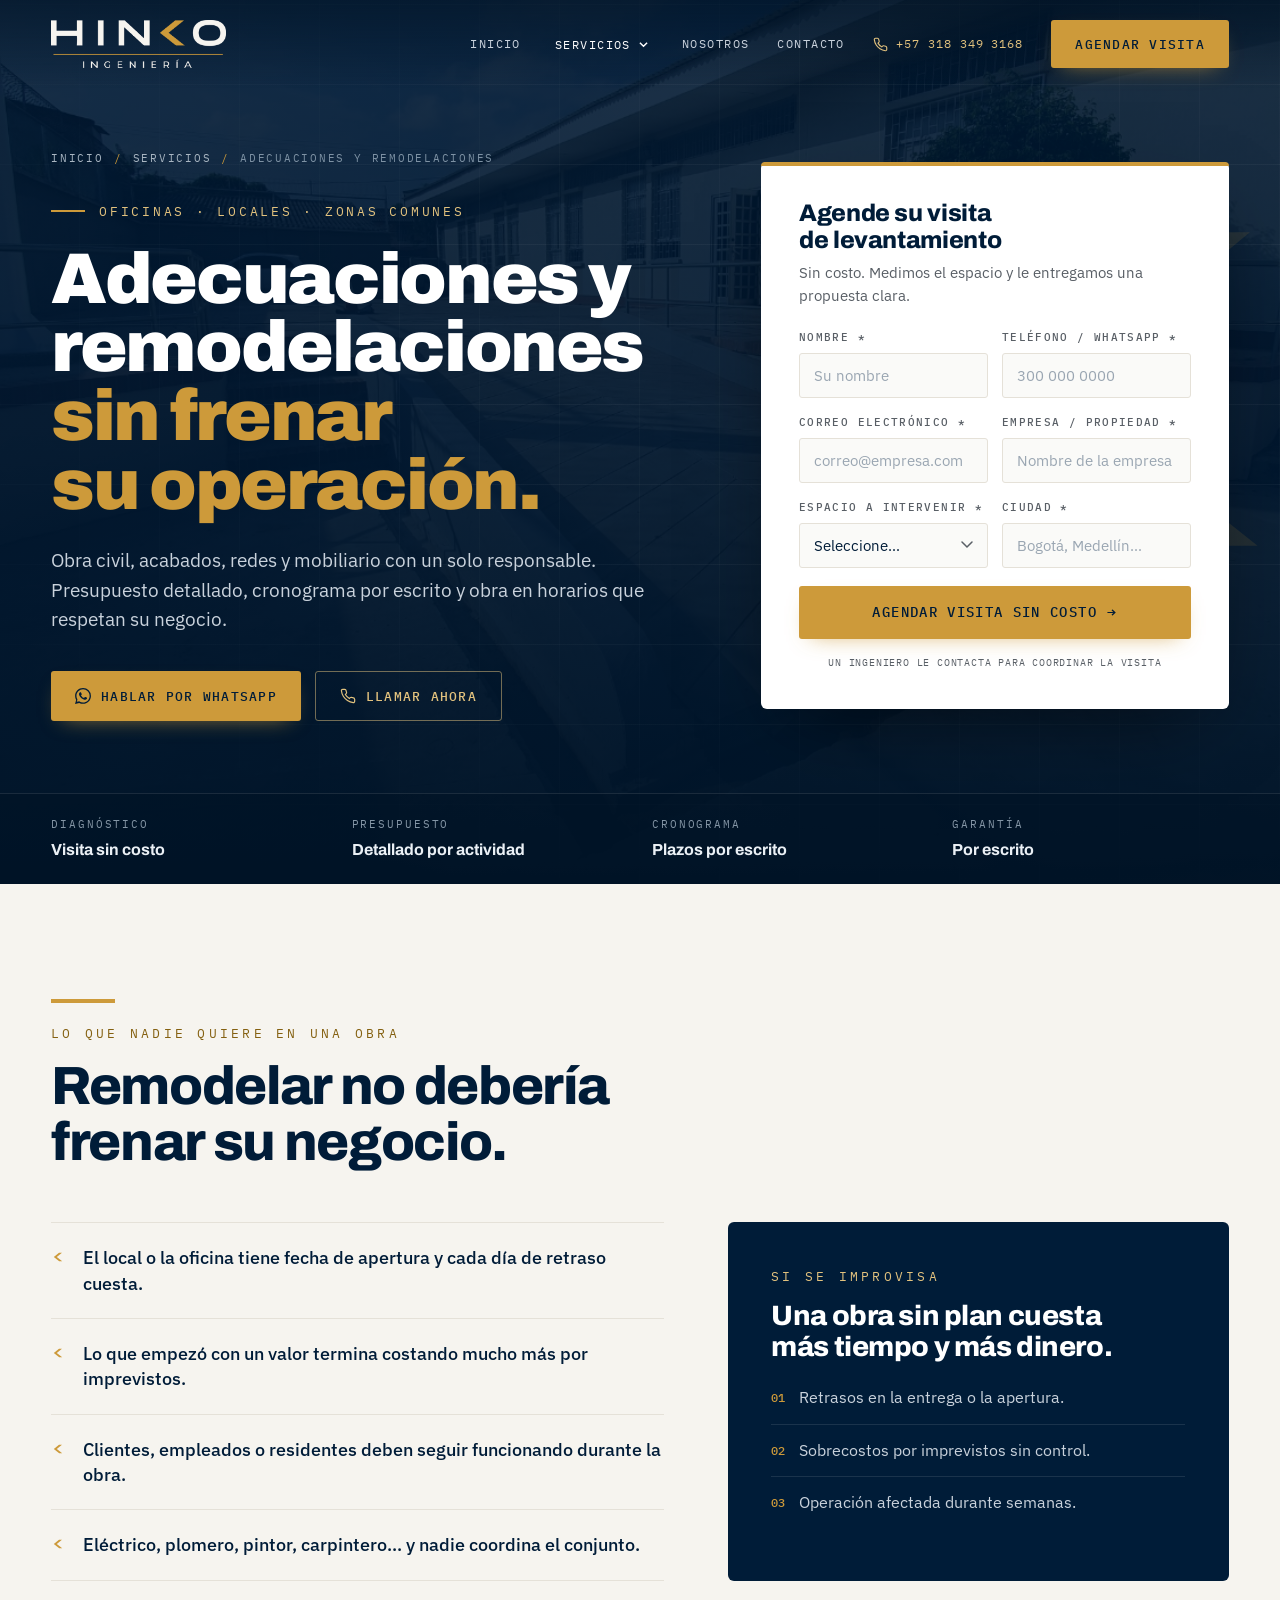
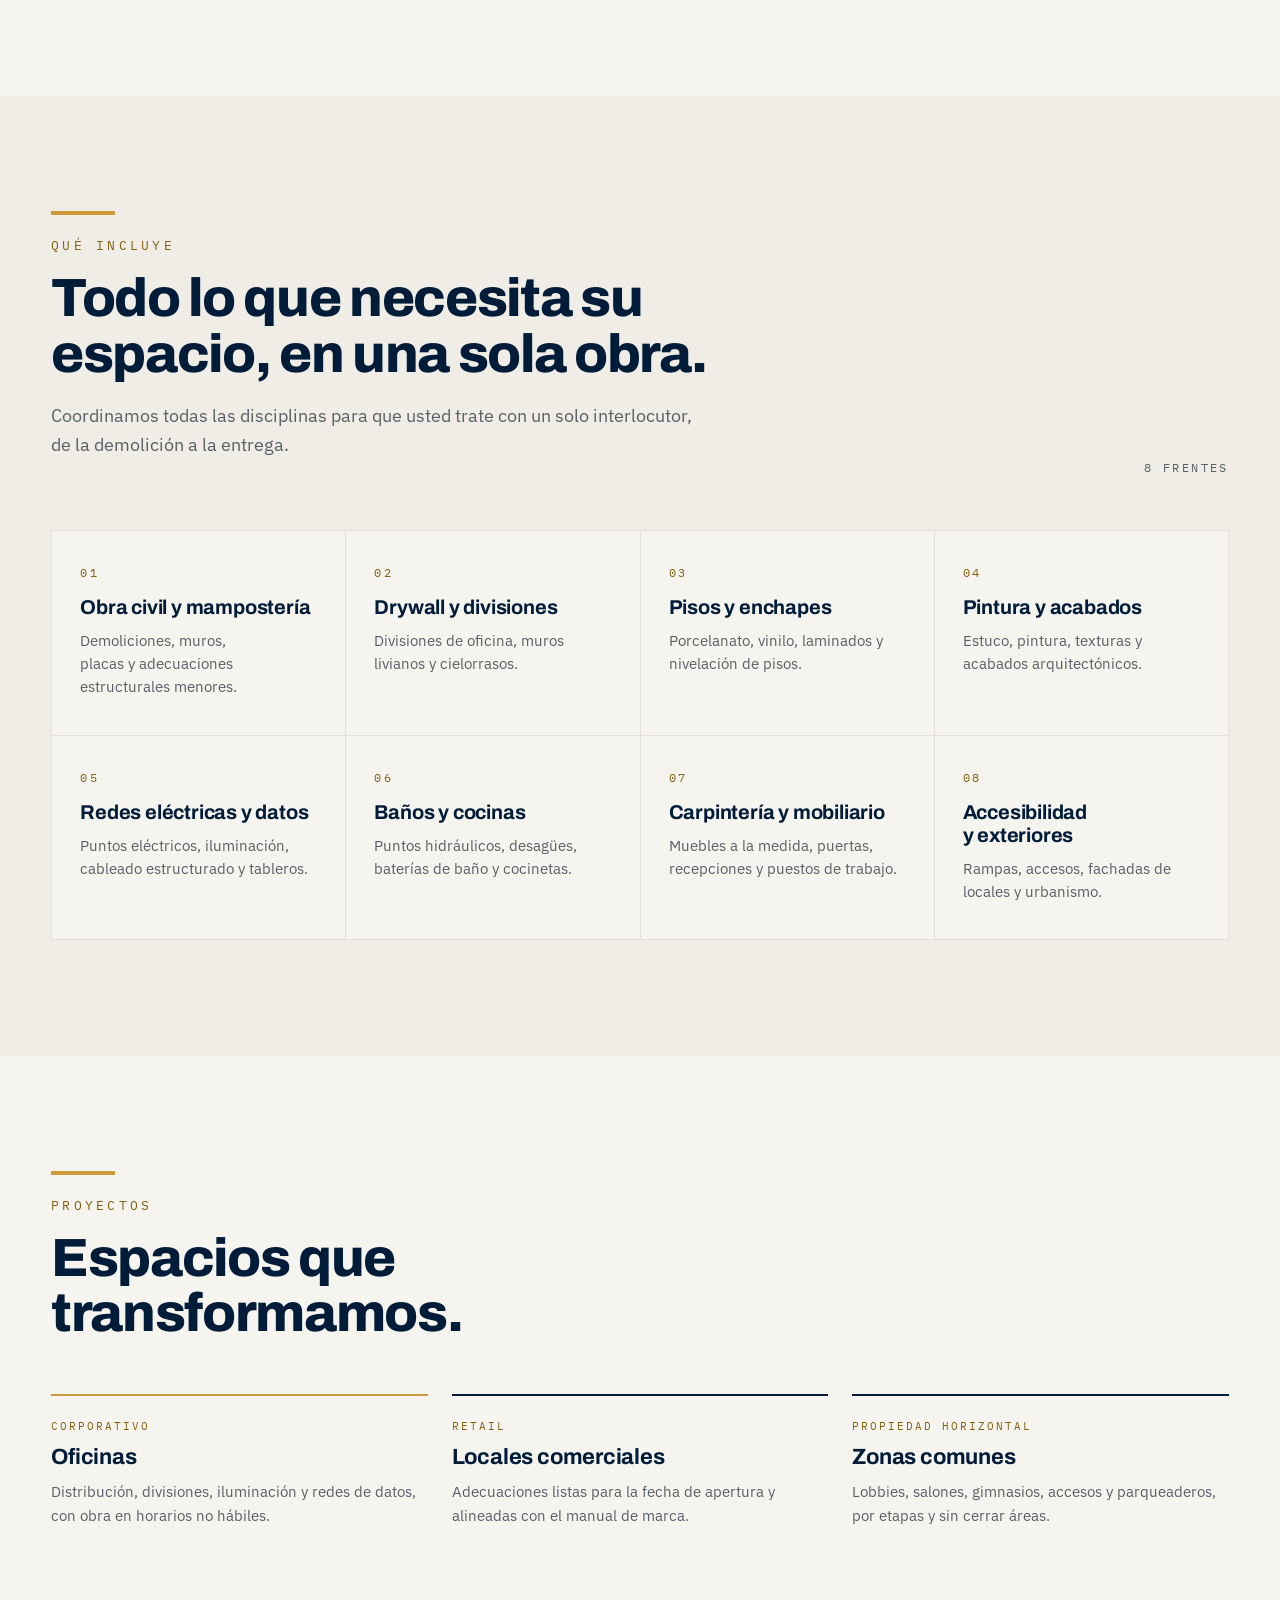
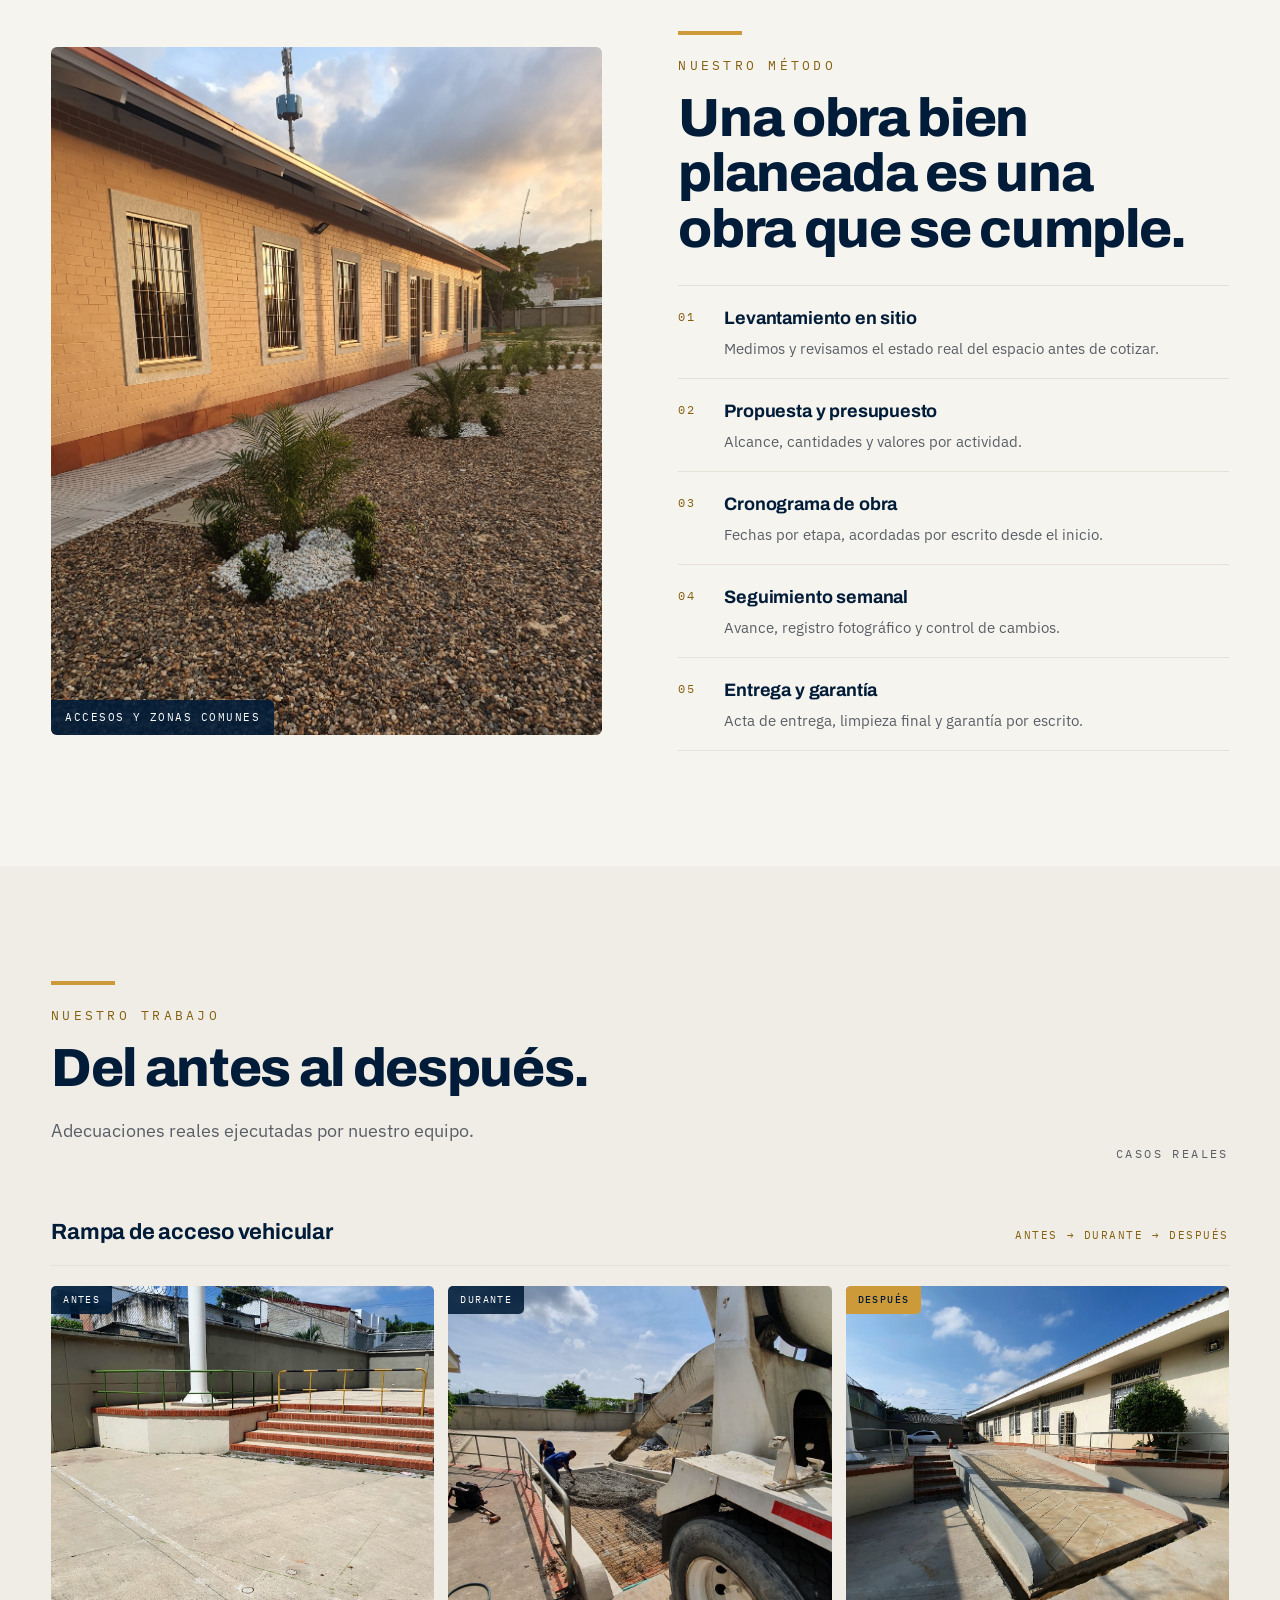
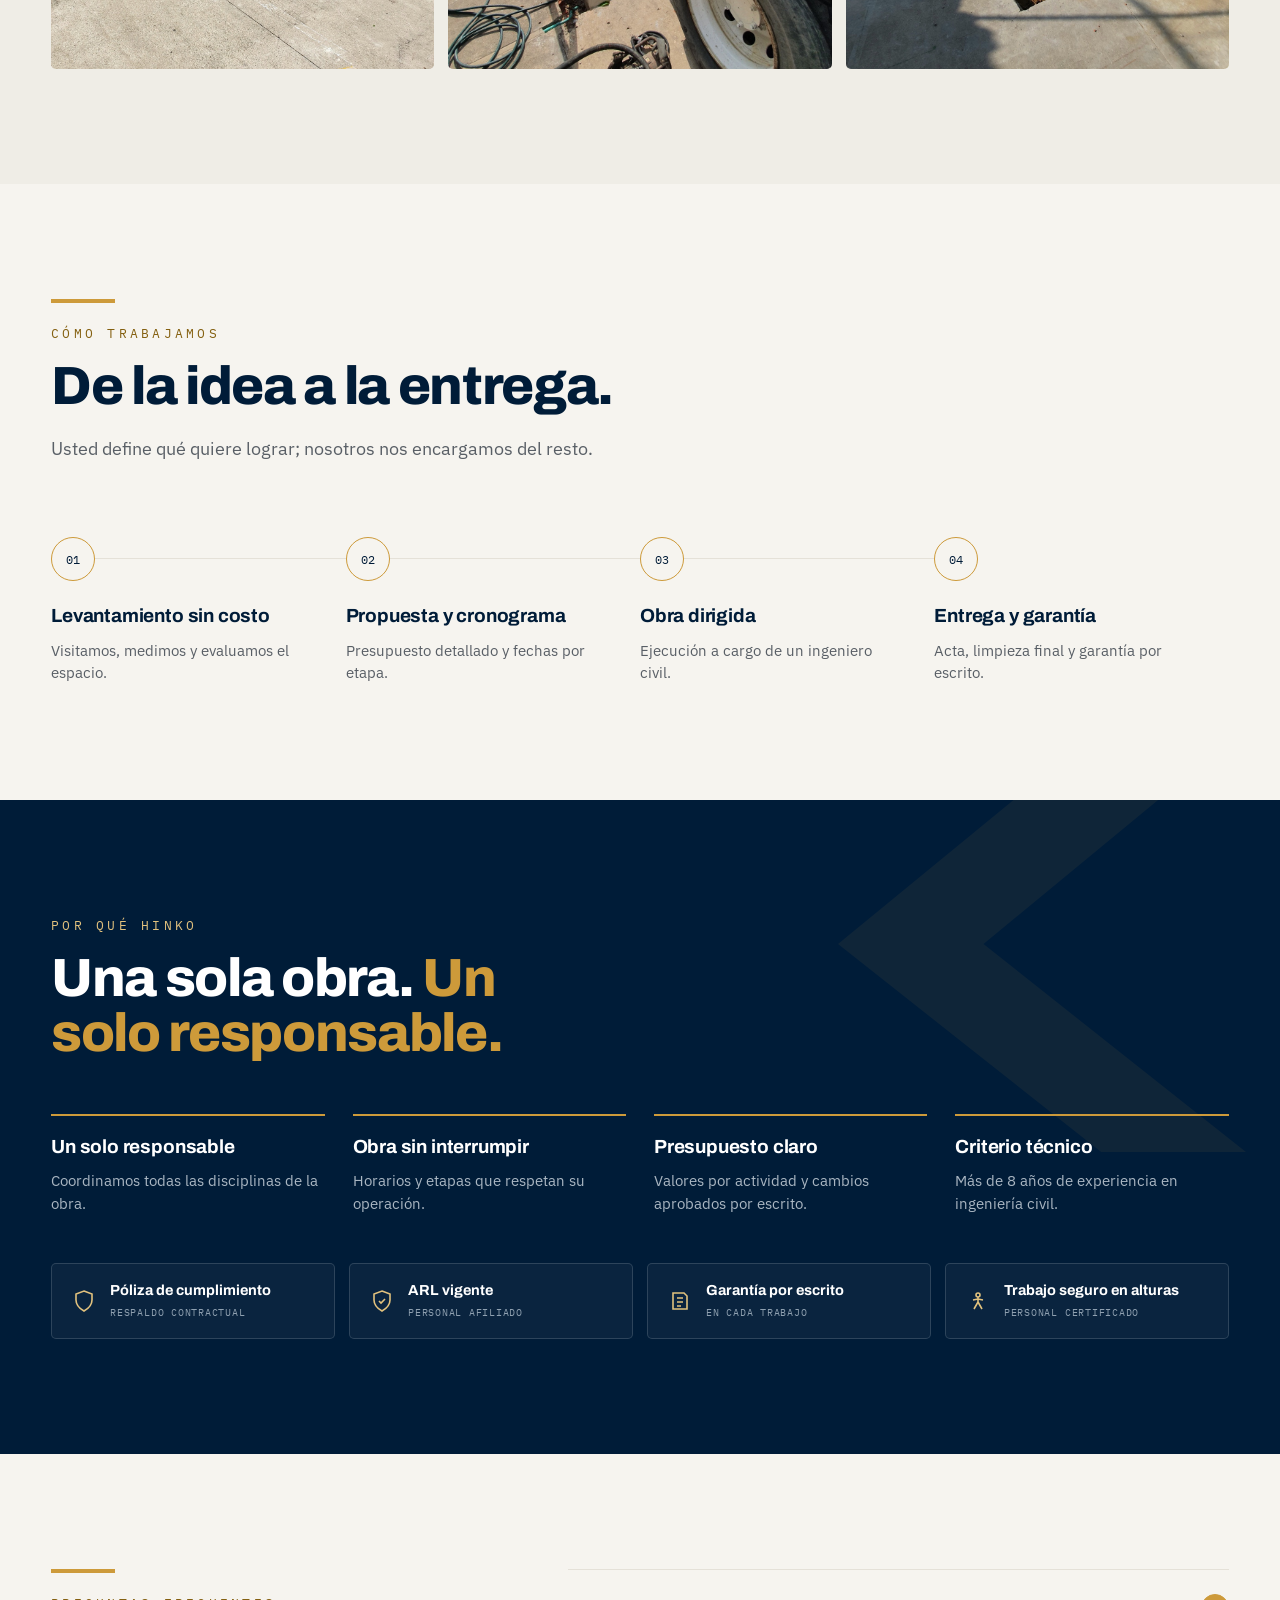
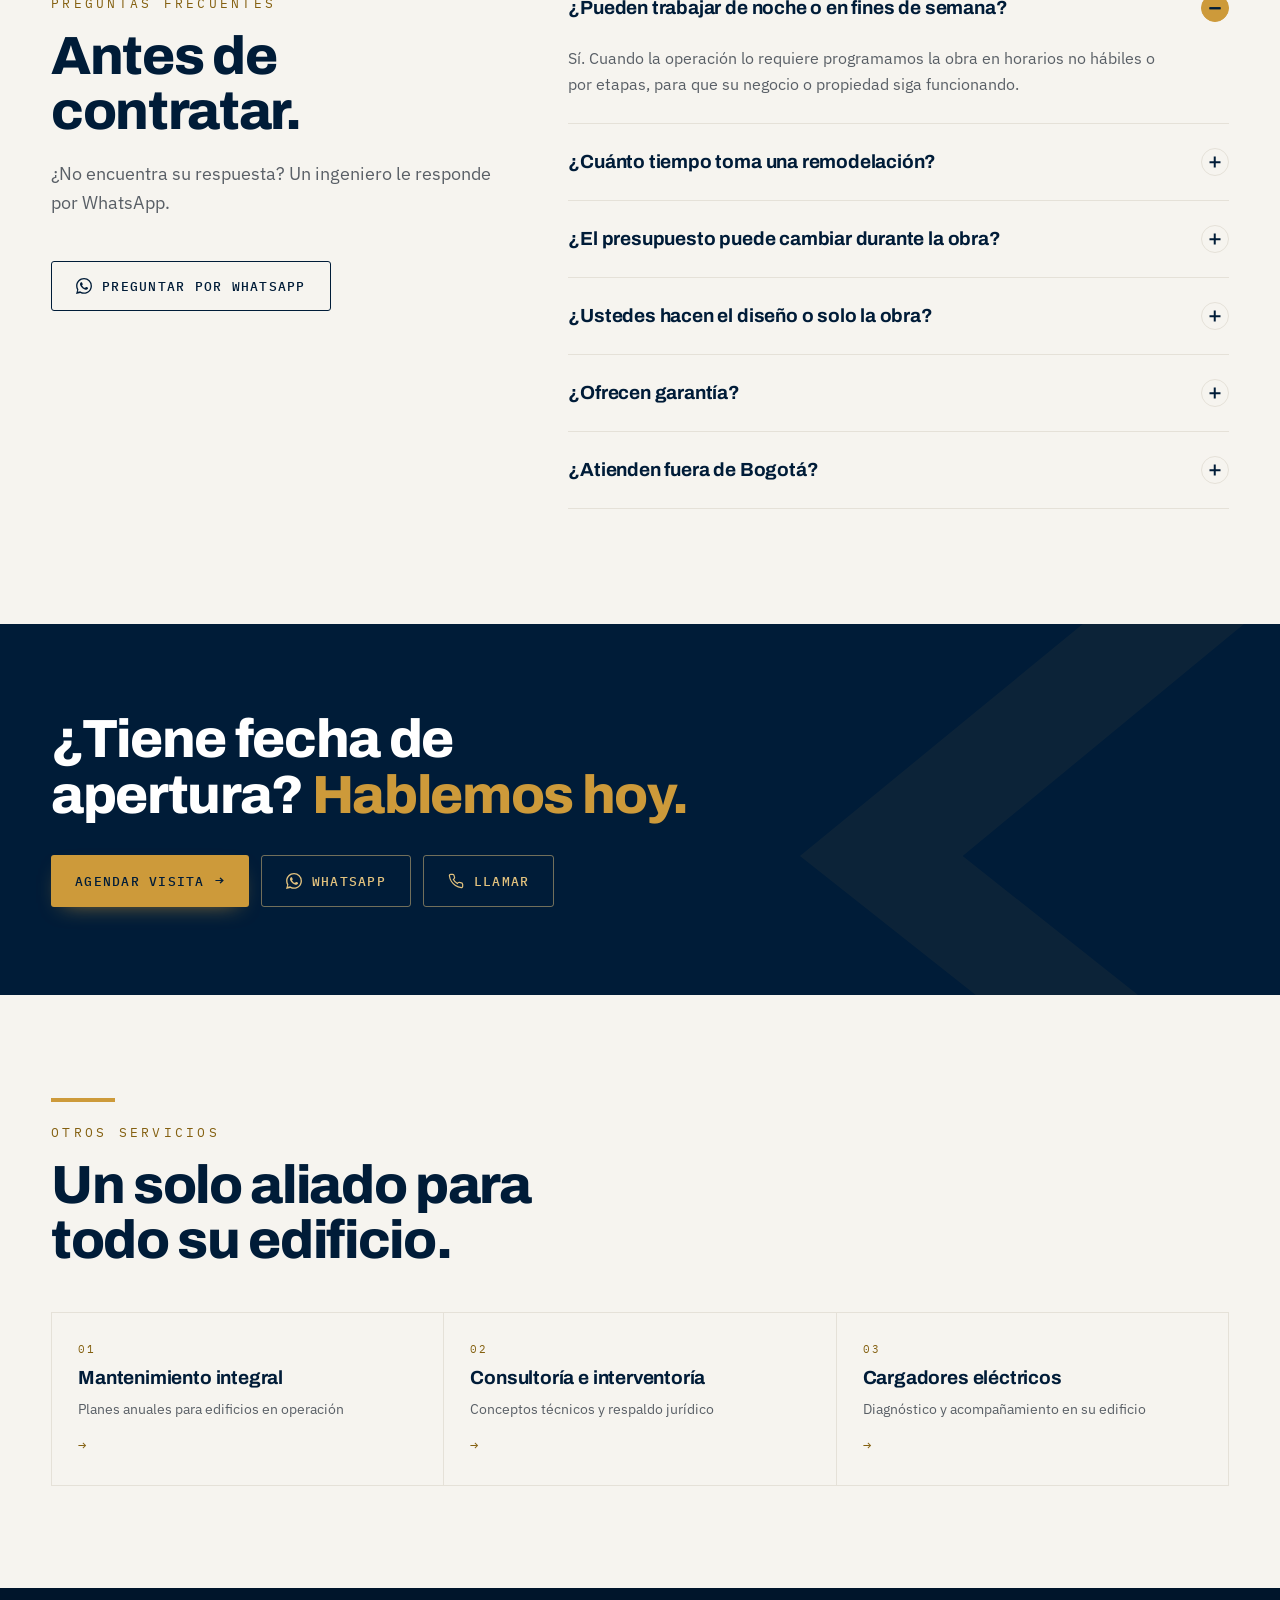
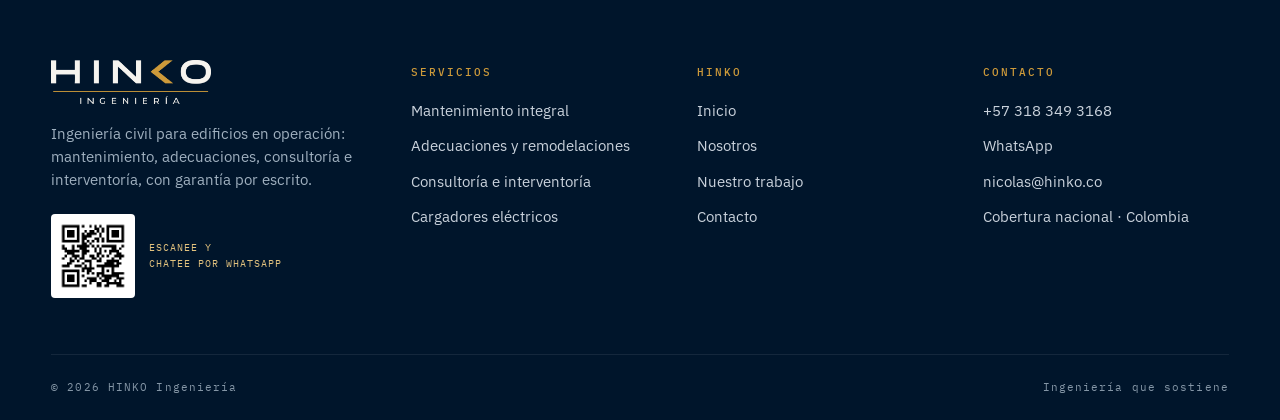
==== adecuaciones-remodelaciones.html @ 227cd5d0 "feat: páginas de Nosotros y Contacto - nosotros.html: historia, cifras, principios, método, equipo y" ====
<!DOCTYPE html>
<html lang="es-CO">
<head>
<!-- Google Tag Manager -->
<script>(function(w,d,s,l,i){w[l]=w[l]||[];w[l].push({'gtm.start':
new Date().getTime(),event:'gtm.js'});var f=d.getElementsByTagName(s)[0],
j=d.createElement(s),dl=l!='dataLayer'?'&l='+l:'';j.async=true;j.src=
'https://www.googletagmanager.com/gtm.js?id='+i+dl;f.parentNode.insertBefore(j,f);
})(window,document,'script','dataLayer','GTM-K29SRNGT');</script>
<!-- End Google Tag Manager -->
<meta charset="UTF-8" />
<meta name="viewport" content="width=device-width, initial-scale=1" />
<title>Adecuaciones y remodelaciones de oficinas y locales | HINKO Ingeniería</title>
<meta name="description" content="Remodelación y adecuación de oficinas, locales comerciales y zonas comunes sin frenar su operación. Presupuesto detallado, cronograma por escrito y garantía." />
<link rel="canonical" href="https://hinko.co/adecuaciones-remodelaciones" />
<meta property="og:type" content="website" />
<meta property="og:locale" content="es_CO" />
<meta property="og:site_name" content="HINKO Ingeniería" />
<meta property="og:title" content="Adecuaciones y remodelaciones de oficinas y locales | HINKO Ingeniería" />
<meta property="og:description" content="Remodelación y adecuación de oficinas, locales comerciales y zonas comunes sin frenar su operación. Presupuesto detallado, cronograma por escrito y garantía." />
<meta property="og:url" content="https://hinko.co/adecuaciones-remodelaciones" />
<meta property="og:image" content="https://hinko.co/img/rampa-despues.jpg" />
<meta name="theme-color" content="#001C38" />
<link rel="icon" href="assets/favicon.png" />
<link rel="preconnect" href="https://fonts.googleapis.com" />
<link rel="preconnect" href="https://fonts.gstatic.com" crossorigin />
<link href="https://fonts.googleapis.com/css2?family=Archivo:wght@400;500;600;700;800;900&family=IBM+Plex+Mono:wght@400;500&family=IBM+Plex+Sans:wght@300;400;500;600&display=swap" rel="stylesheet" />
<link rel="stylesheet" href="brand.css" />
<link rel="stylesheet" href="site.css" />
<script type="application/ld+json">{"@context": "https://schema.org", "@type": "Service", "name": "Adecuaciones y remodelaciones de oficinas, locales y zonas comunes", "serviceType": "Adecuaciones y remodelaciones", "description": "Remodelación y adecuación de oficinas, locales comerciales y zonas comunes sin frenar su operación. Presupuesto detallado, cronograma por escrito y garantía.", "url": "https://hinko.co/adecuaciones-remodelaciones", "areaServed": {"@type": "Country", "name": "Colombia"}, "provider": {"@type": "Organization", "name": "HINKO Ingeniería", "url": "https://hinko.co/", "logo": "https://hinko.co/assets/logo-primary.png", "telephone": "+57 318 349 3168"}}</script>
<script type="application/ld+json">{"@context": "https://schema.org", "@type": "BreadcrumbList", "itemListElement": [{"@type": "ListItem", "position": 1, "name": "Inicio", "item": "https://hinko.co/"}, {"@type": "ListItem", "position": 2, "name": "Adecuaciones y remodelaciones", "item": "https://hinko.co/adecuaciones-remodelaciones"}]}</script>
<script type="application/ld+json">{"@context": "https://schema.org", "@type": "FAQPage", "mainEntity": [{"@type": "Question", "name": "¿Pueden trabajar de noche o en fines de semana?", "acceptedAnswer": {"@type": "Answer", "text": "Sí. Cuando la operación lo requiere programamos la obra en horarios no hábiles o por etapas, para que su negocio o propiedad siga funcionando."}}, {"@type": "Question", "name": "¿Cuánto tiempo toma una remodelación?", "acceptedAnswer": {"@type": "Answer", "text": "Depende del área y del alcance. Después del levantamiento le entregamos un cronograma por etapas con fechas concretas."}}, {"@type": "Question", "name": "¿El presupuesto puede cambiar durante la obra?", "acceptedAnswer": {"@type": "Answer", "text": "Hacemos un levantamiento previo para que el presupuesto sea lo más preciso posible. Si aparece un imprevisto o usted pide un cambio, se lo presentamos por escrito antes de ejecutarlo."}}, {"@type": "Question", "name": "¿Ustedes hacen el diseño o solo la obra?", "acceptedAnswer": {"@type": "Answer", "text": "Podemos ejecutar un diseño que usted ya tenga o acompañarle en la definición de la distribución, los materiales y los acabados."}}, {"@type": "Question", "name": "¿Ofrecen garantía?", "acceptedAnswer": {"@type": "Answer", "text": "Sí. Entregamos cada proyecto con acta de entrega y garantía por escrito."}}, {"@type": "Question", "name": "¿Atienden fuera de Bogotá?", "acceptedAnswer": {"@type": "Answer", "text": "Sí. Tenemos cobertura nacional; cuéntenos la ciudad y coordinamos el levantamiento."}}]}</script>
</head>

<body data-svc="Adecuaciones y remodelaciones">
<!-- Google Tag Manager (noscript) -->
<noscript><iframe src="https://www.googletagmanager.com/ns.html?id=GTM-K29SRNGT"
height="0" width="0" style="display:none;visibility:hidden"></iframe></noscript>
<!-- End Google Tag Manager (noscript) -->
<header class="nav" id="nav"><div class="wrap row">
  <a class="logo" href="/" aria-label="HINKO Ingeniería — Inicio"><img src="assets/logo-knockout.png" alt="HINKO Ingeniería" /></a>
  <nav><ul>
    <li><a href="/">Inicio</a></li>
    <li class="dd on"><button class="ddb" aria-haspopup="true">Servicios <svg viewBox="0 0 10 10" fill="none" stroke="currentColor" stroke-width="1.6" aria-hidden="true"><path d="M1 3l4 4 4-4"/></svg></button><div class="ddm"><div class="in"><a href="/mantenimiento-integral"><span class="n">01</span><b>Mantenimiento integral</b><span>Planes anuales para edificios en operación</span></a><a href="/adecuaciones-remodelaciones"><span class="n">02</span><b>Adecuaciones y remodelaciones</b><span>Oficinas y locales, sin frenar la operación</span></a><a href="/consultoria-interventoria"><span class="n">03</span><b>Consultoría e interventoría</b><span>Conceptos técnicos y respaldo jurídico</span></a><a href="/cargadores-electricos"><span class="n">04</span><b>Cargadores eléctricos</b><span>Diagnóstico y acompañamiento en su edificio</span></a></div></div></li>
    <li><a href="/nosotros">Nosotros</a></li>
    <li><a href="/contacto">Contacto</a></li>
  </ul>
  <a class="tel" href="tel:+573183493168" data-ev="call"><svg viewBox="0 0 24 24" fill="none" stroke="currentColor" stroke-width="1.8" stroke-linecap="round" stroke-linejoin="round" aria-hidden="true"><path d="M22 16.9v3a2 2 0 0 1-2.2 2 19.8 19.8 0 0 1-8.6-3.1 19.5 19.5 0 0 1-6-6A19.8 19.8 0 0 1 2.1 4.2 2 2 0 0 1 4.1 2h3a2 2 0 0 1 2 1.7c.1.9.4 1.8.7 2.7a2 2 0 0 1-.5 2.1L8 9.8a16 16 0 0 0 6 6l1.3-1.3a2 2 0 0 1 2.1-.4c.9.3 1.8.6 2.7.7a2 2 0 0 1 1.7 2z"/></svg>+57 318 349 3168</a>
  <a class="btn" href="#agendar" data-ev="agendar_click">Agendar visita</a>
  <button class="menu-toggle" id="menuToggle" aria-label="Menú" aria-expanded="false"><span></span><span></span><span></span></button>
  </nav>
</div></header>
<div id="mobile-menu"><a class="lnk" href="/">Inicio</a><div class="mk">Servicios</div><a class="lnk sub" href="/mantenimiento-integral">Mantenimiento integral</a><a class="lnk sub" href="/adecuaciones-remodelaciones">Adecuaciones y remodelaciones</a><a class="lnk sub" href="/consultoria-interventoria">Consultoría e interventoría</a><a class="lnk sub" href="/cargadores-electricos">Cargadores eléctricos</a><div class="mk">HINKO</div><a class="lnk" href="/nosotros">Nosotros</a><a class="lnk" href="/contacto">Contacto</a><a class="btn" href="#agendar" data-ev="agendar_click">Agendar visita técnica <span class="ar">→</span></a></div>


<section class="hero" style="padding:0">
<img class="bg" src="img/rampa-despues.jpg" alt="" style="object-position:50% 58%" />
<div class="ov"></div><div class="grid"></div>
<svg class="chev-bg" viewBox="0 0 100 100" aria-hidden="true"><path d="M57.3 19.4 L78.5 19.4 L41.4 50 L80 80.6 L58.7 80.6 L20 50 Z" fill="#CD9A3A"/></svg>
<div class="wrap inner hero-cols">
<div>
<div class="crumb anim a1"><a href="/">Inicio</a><i>/</i><a href="/#servicios">Servicios</a><i>/</i><span>Adecuaciones y remodelaciones</span></div>
<div class="kick anim a1">Oficinas · Locales · Zonas comunes</div>
<h1 class="anim a2">Adecuaciones y remodelaciones <em>sin frenar su operación.</em></h1>
<p class="sub anim a3">Obra civil, acabados, redes y mobiliario con un solo responsable. Presupuesto detallado, cronograma por escrito y obra en horarios que respetan su negocio.</p>
<div class="cta anim a4"><a class="btn" href="https://wa.me/573183493168?text=Hola%20HINKO%2C%20me%20interesa%20adecuaciones%20y%20remodelaciones.%20Quisiera%20agendar%20una%20visita%20t%C3%A9cnica." target="_blank" rel="noopener" data-ev="whatsapp"><svg viewBox="0 0 24 24" fill="currentColor" aria-hidden="true"><path d="M.057 24l1.687-6.163a11.867 11.867 0 0 1-1.587-5.946C.16 5.335 5.495 0 12.05 0a11.82 11.82 0 0 1 8.413 3.488 11.82 11.82 0 0 1 3.48 8.414c-.003 6.557-5.338 11.892-11.893 11.892a11.9 11.9 0 0 1-5.688-1.448L.057 24zm6.597-3.807c1.676.995 3.276 1.591 5.392 1.592 5.448 0 9.886-4.434 9.889-9.885.002-5.462-4.415-9.89-9.881-9.892-5.452 0-9.887 4.434-9.889 9.884a9.86 9.86 0 0 0 1.515 5.26l-.999 3.648 3.973-1.045zm11.387-5.464c-.074-.124-.272-.198-.57-.347-.297-.149-1.758-.868-2.031-.967-.272-.099-.47-.149-.669.149-.198.297-.768.967-.941 1.165-.173.198-.347.223-.644.074-.297-.149-1.255-.462-2.39-1.475-.883-.788-1.48-1.761-1.653-2.059-.173-.297-.018-.458.13-.606.134-.133.297-.347.446-.521.151-.172.2-.296.3-.495.099-.198.05-.372-.025-.521-.075-.148-.669-1.611-.916-2.206-.242-.579-.487-.501-.669-.51l-.57-.01c-.198 0-.52.074-.792.372s-1.04 1.016-1.04 2.479 1.065 2.876 1.213 3.074c.149.198 2.095 3.2 5.076 4.487.709.306 1.263.489 1.694.626.712.226 1.36.194 1.872.118.571-.085 1.758-.719 2.006-1.413.248-.695.248-1.29.173-1.414z"/></svg>Hablar por WhatsApp</a><a class="btn ghost" href="tel:+573183493168" data-ev="call"><svg viewBox="0 0 24 24" fill="none" stroke="currentColor" stroke-width="1.8" stroke-linecap="round" stroke-linejoin="round" aria-hidden="true"><path d="M22 16.9v3a2 2 0 0 1-2.2 2 19.8 19.8 0 0 1-8.6-3.1 19.5 19.5 0 0 1-6-6A19.8 19.8 0 0 1 2.1 4.2 2 2 0 0 1 4.1 2h3a2 2 0 0 1 2 1.7c.1.9.4 1.8.7 2.7a2 2 0 0 1-.5 2.1L8 9.8a16 16 0 0 0 6 6l1.3-1.3a2 2 0 0 1 2.1-.4c.9.3 1.8.6 2.7.7a2 2 0 0 1 1.7 2z"/></svg>Llamar ahora</a></div>
</div>
<div class="fcard anim a4" id="agendar"><h2 class="ft">Agende su visita de levantamiento</h2><p class="fs">Sin costo. Medimos el espacio y le entregamos una propuesta clara.</p>
<form class="hk-form" action="https://app.hinko.co/api/landing-prospecto" method="POST" novalidate>
  <input type="hidden" name="servicio" value="remodelacion" />
  <div class="frow"><div class="ff"><label for="fn">Nombre *</label><input id="fn" name="nombre" required placeholder="Su nombre" autocomplete="name" /></div>
  <div class="ff"><label for="ft">Teléfono / WhatsApp *</label><input id="ft" name="telefono" type="tel" required placeholder="300 000 0000" autocomplete="tel" /></div></div>
  <div class="frow"><div class="ff"><label for="fe">Correo electrónico *</label><input id="fe" name="email" type="email" required placeholder="correo@empresa.com" autocomplete="email" /></div>
  <div class="ff"><label for="fo">Empresa / Propiedad *</label><input id="fo" name="empresa" required placeholder="Nombre de la empresa o propiedad" autocomplete="organization" /></div></div>
  <div class="frow"><div class="ff"><label for="fp">Espacio a intervenir *</label><select id="fp" name="extra" data-extra="Espacio a intervenir" required><option value="" disabled selected>Seleccione…</option><option>Oficina</option><option>Local comercial</option><option>Zonas comunes (PH)</option><option>Baños o cocina</option><option>Centro comercial</option><option>Otro</option></select></div>
  <div class="ff"><label for="fc">Ciudad *</label><input id="fc" name="ciudad" required placeholder="Bogotá, Medellín…" autocomplete="address-level2" /></div></div>
  
  
  <input type="text" name="_hp" value="" autocomplete="off" tabindex="-1" aria-hidden="true" style="position:absolute;left:-9999px;width:1px;height:1px;opacity:0;" />
  <p class="err">Revise los campos marcados con * o escríbanos por WhatsApp.</p>
  <button type="submit" class="btn">Agendar visita sin costo <span class="ar">→</span></button>
  <p class="note">Un ingeniero le contacta para coordinar la visita</p>
</form>
<div class="fok"><svg viewBox="0 0 64 64" fill="none" aria-hidden="true"><circle cx="32" cy="32" r="31" stroke="#CD9A3A" stroke-width="2"/><path d="M20 32l9 9 15-15" stroke="#CD9A3A" stroke-width="2.5" stroke-linecap="round" stroke-linejoin="round"/></svg><h3>Solicitud recibida</h3><p>Un ingeniero de HINKO le contactará para coordinar la visita técnica.</p><a class="btn" href="https://wa.me/573183493168?text=Hola%20HINKO%2C%20me%20interesa%20adecuaciones%20y%20remodelaciones.%20Quisiera%20agendar%20una%20visita%20t%C3%A9cnica." target="_blank" rel="noopener" data-ev="whatsapp"><svg viewBox="0 0 24 24" fill="currentColor" aria-hidden="true"><path d="M.057 24l1.687-6.163a11.867 11.867 0 0 1-1.587-5.946C.16 5.335 5.495 0 12.05 0a11.82 11.82 0 0 1 8.413 3.488 11.82 11.82 0 0 1 3.48 8.414c-.003 6.557-5.338 11.892-11.893 11.892a11.9 11.9 0 0 1-5.688-1.448L.057 24zm6.597-3.807c1.676.995 3.276 1.591 5.392 1.592 5.448 0 9.886-4.434 9.889-9.885.002-5.462-4.415-9.89-9.881-9.892-5.452 0-9.887 4.434-9.889 9.884a9.86 9.86 0 0 0 1.515 5.26l-.999 3.648 3.973-1.045zm11.387-5.464c-.074-.124-.272-.198-.57-.347-.297-.149-1.758-.868-2.031-.967-.272-.099-.47-.149-.669.149-.198.297-.768.967-.941 1.165-.173.198-.347.223-.644.074-.297-.149-1.255-.462-2.39-1.475-.883-.788-1.48-1.761-1.653-2.059-.173-.297-.018-.458.13-.606.134-.133.297-.347.446-.521.151-.172.2-.296.3-.495.099-.198.05-.372-.025-.521-.075-.148-.669-1.611-.916-2.206-.242-.579-.487-.501-.669-.51l-.57-.01c-.198 0-.52.074-.792.372s-1.04 1.016-1.04 2.479 1.065 2.876 1.213 3.074c.149.198 2.095 3.2 5.076 4.487.709.306 1.263.489 1.694.626.712.226 1.36.194 1.872.118.571-.085 1.758-.719 2.006-1.413.248-.695.248-1.29.173-1.414z"/></svg>Escribir por WhatsApp</a></div>
</div>
</div>
<div class="facts anim a5"><div class="wrap row"><div><div class="l">Diagnóstico</div><div class="v">Visita sin costo</div></div><div><div class="l">Presupuesto</div><div class="v">Detallado por actividad</div></div><div><div class="l">Cronograma</div><div class="v">Plazos por escrito</div></div><div><div class="l">Garantía</div><div class="v">Por escrito</div></div></div></div>
</section>


<section id="problema">
<div class="wrap">
<div class="reveal"><div class="rule"></div><div class="kicker">Lo que nadie quiere en una obra</div><h2 class="sec">Remodelar no debería frenar su negocio.</h2></div>
<div class="prob">
<div class="plist reveal"><div><svg class="chev" viewBox="0 0 100 100" aria-hidden="true"><path d="M57.3 19.4 L78.5 19.4 L41.4 50 L80 80.6 L58.7 80.6 L20 50 Z" fill="#CD9A3A"/></svg>El local o la oficina tiene fecha de apertura y cada día de retraso cuesta.</div><div><svg class="chev" viewBox="0 0 100 100" aria-hidden="true"><path d="M57.3 19.4 L78.5 19.4 L41.4 50 L80 80.6 L58.7 80.6 L20 50 Z" fill="#CD9A3A"/></svg>Lo que empezó con un valor termina costando mucho más por imprevistos.</div><div><svg class="chev" viewBox="0 0 100 100" aria-hidden="true"><path d="M57.3 19.4 L78.5 19.4 L41.4 50 L80 80.6 L58.7 80.6 L20 50 Z" fill="#CD9A3A"/></svg>Clientes, empleados o residentes deben seguir funcionando durante la obra.</div><div><svg class="chev" viewBox="0 0 100 100" aria-hidden="true"><path d="M57.3 19.4 L78.5 19.4 L41.4 50 L80 80.6 L58.7 80.6 L20 50 Z" fill="#CD9A3A"/></svg>Eléctrico, plomero, pintor, carpintero… y nadie coordina el conjunto.</div></div>
<div class="risk reveal d1"><div class="kicker">Si se improvisa</div><h3>Una obra sin plan cuesta más tiempo y más dinero.</h3><ul><li><b>01</b>Retrasos en la entrega o la apertura.</li><li><b>02</b>Sobrecostos por imprevistos sin control.</li><li><b>03</b>Operación afectada durante semanas.</li></ul></div>
</div>
</div>
</section>


<section class="alt" id="incluye">
<div class="wrap">
<div class="shead reveal"><div><div class="rule"></div><div class="kicker">Qué incluye</div><h2 class="sec">Todo lo que necesita su espacio, en una sola obra.</h2><p class="lead">Coordinamos todas las disciplinas para que usted trate con un solo interlocutor, de la demolición a la entrega.</p></div><div class="idx">8 frentes</div></div>
<div class="cgrid"><div class="cc reveal"><div class="n">01</div><h3>Obra civil y mampostería</h3><p>Demoliciones, muros, placas y adecuaciones estructurales menores.</p></div><div class="cc reveal d1"><div class="n">02</div><h3>Drywall y divisiones</h3><p>Divisiones de oficina, muros livianos y cielorrasos.</p></div><div class="cc reveal d2"><div class="n">03</div><h3>Pisos y enchapes</h3><p>Porcelanato, vinilo, laminados y nivelación de pisos.</p></div><div class="cc reveal d3"><div class="n">04</div><h3>Pintura y acabados</h3><p>Estuco, pintura, texturas y acabados arquitectónicos.</p></div><div class="cc reveal"><div class="n">05</div><h3>Redes eléctricas y datos</h3><p>Puntos eléctricos, iluminación, cableado estructurado y tableros.</p></div><div class="cc reveal d1"><div class="n">06</div><h3>Baños y cocinas</h3><p>Puntos hidráulicos, desagües, baterías de baño y cocinetas.</p></div><div class="cc reveal d2"><div class="n">07</div><h3>Carpintería y mobiliario</h3><p>Muebles a la medida, puertas, recepciones y puestos de trabajo.</p></div><div class="cc reveal d3"><div class="n">08</div><h3>Accesibilidad y exteriores</h3><p>Rampas, accesos, fachadas de locales y urbanismo.</p></div></div>

</div>
</section>


<section id="para-quien">
<div class="wrap">
<div class="shead reveal"><div><div class="rule"></div><div class="kicker">Proyectos</div><h2 class="sec">Espacios que transformamos.</h2></div></div>
<div class="aud"><div class="a p1 reveal"><div class="n">Corporativo</div><b>Oficinas</b><p>Distribución, divisiones, iluminación y redes de datos, con obra en horarios no hábiles.</p></div><div class="a reveal d1"><div class="n">Retail</div><b>Locales comerciales</b><p>Adecuaciones listas para la fecha de apertura y alineadas con el manual de marca.</p></div><div class="a reveal d2"><div class="n">Propiedad horizontal</div><b>Zonas comunes</b><p>Lobbies, salones, gimnasios, accesos y parqueaderos, por etapas y sin cerrar áreas.</p></div></div>
<div class="two" style="margin-top:clamp(64px,8vw,104px);align-items:center">
<div class="reveal"><div class="media"><img src="img/edificio.jpg" alt="Edificación y accesos intervenidos por HINKO" style="object-position:50% 35%" loading="lazy" /><span class="st">Accesos y zonas comunes</span></div></div>
<div class="reveal d1"><div class="rule"></div><div class="kicker">Nuestro método</div><h2 class="sec">Una obra bien planeada es una obra que se cumple.</h2><ul class="dl"><li><div class="k">01</div><div><b>Levantamiento en sitio</b><span>Medimos y revisamos el estado real del espacio antes de cotizar.</span></div></li><li><div class="k">02</div><div><b>Propuesta y presupuesto</b><span>Alcance, cantidades y valores por actividad.</span></div></li><li><div class="k">03</div><div><b>Cronograma de obra</b><span>Fechas por etapa, acordadas por escrito desde el inicio.</span></div></li><li><div class="k">04</div><div><b>Seguimiento semanal</b><span>Avance, registro fotográfico y control de cambios.</span></div></li><li><div class="k">05</div><div><b>Entrega y garantía</b><span>Acta de entrega, limpieza final y garantía por escrito.</span></div></li></ul></div>
</div>
</div>
</section>


<section class="alt" id="trabajo">
<div class="wrap">
<div class="shead reveal"><div><div class="rule"></div><div class="kicker">Nuestro trabajo</div><h2 class="sec">Del antes al después.</h2><p class="lead">Adecuaciones reales ejecutadas por nuestro equipo.</p></div><div class="idx">Casos reales</div></div>
<div class="reveal"><div class="xhead"><div class="xt">Rampa de acceso vehicular</div><div class="xs">Antes → Durante → Después</div></div><div class="xrow"><div class="xcell"><span class="st">Antes</span><img src="img/rampa-antes.jpg" alt="Antes — escaleras sin rampa" style="object-position:50% 62%" loading="lazy" /></div><div class="xcell"><span class="st">Durante</span><img src="img/rampa.jpg" alt="Durante — fundida de la rampa" style="object-position:40% 55%" loading="lazy" /></div><div class="xcell"><span class="st done">Después</span><img src="img/rampa-despues.jpg" alt="Después — rampa terminada" style="object-position:50% 58%" loading="lazy" /></div></div></div>
</div>
</section>


<section id="proceso">
<div class="wrap">
<div class="shead reveal"><div><div class="rule"></div><div class="kicker">Cómo trabajamos</div><h2 class="sec">De la idea a la entrega.</h2><p class="lead">Usted define qué quiere lograr; nosotros nos encargamos del resto.</p></div></div>
<div class="steps"><div class="s reveal"><div class="sn">01</div><b>Levantamiento sin costo</b><span>Visitamos, medimos y evaluamos el espacio.</span></div><div class="s reveal d1"><div class="sn">02</div><b>Propuesta y cronograma</b><span>Presupuesto detallado y fechas por etapa.</span></div><div class="s reveal d2"><div class="sn">03</div><b>Obra dirigida</b><span>Ejecución a cargo de un ingeniero civil.</span></div><div class="s reveal d3"><div class="sn">04</div><b>Entrega y garantía</b><span>Acta, limpieza final y garantía por escrito.</span></div></div>
</div>
</section>

<section class="why" id="porque">
<svg class="glow" viewBox="0 0 100 100" aria-hidden="true"><path d="M57.3 19.4 L78.5 19.4 L41.4 50 L80 80.6 L58.7 80.6 L20 50 Z" fill="#CD9A3A"/></svg>
<div class="wrap">
<div class="reveal"><div class="kicker">Por qué HINKO</div><h2 class="sec">Una sola obra. <em>Un solo responsable.</em></h2></div>
<div class="pts"><div class="pt reveal"><b>Un solo responsable</b><span>Coordinamos todas las disciplinas de la obra.</span></div><div class="pt reveal d1"><b>Obra sin interrumpir</b><span>Horarios y etapas que respetan su operación.</span></div><div class="pt reveal d2"><b>Presupuesto claro</b><span>Valores por actividad y cambios aprobados por escrito.</span></div><div class="pt reveal d3"><b>Criterio técnico</b><span>Más de 8 años de experiencia en ingeniería civil.</span></div></div>
<div class="seals"><div class="seal reveal"><svg viewBox="0 0 24 24" fill="none" stroke="currentColor" stroke-width="1.6" aria-hidden="true"><path d="M12 2l8 3v6c0 5-3.5 8.5-8 11-4.5-2.5-8-6-8-11V5l8-3z"/></svg><div><b>Póliza de cumplimiento</b><span>Respaldo contractual</span></div></div><div class="seal reveal d1"><svg viewBox="0 0 24 24" fill="none" stroke="currentColor" stroke-width="1.6" aria-hidden="true"><path d="M12 2l8 3v6c0 5-3.5 8.5-8 11-4.5-2.5-8-6-8-11V5l8-3z"/><path d="M9 12l2 2 4-4"/></svg><div><b>ARL vigente</b><span>Personal afiliado</span></div></div><div class="seal reveal d2"><svg viewBox="0 0 24 24" fill="none" stroke="currentColor" stroke-width="1.6" aria-hidden="true"><path d="M5 4h11l3 3v13H5z"/><path d="M9 9h6M9 13h6M9 17h4"/></svg><div><b>Garantía por escrito</b><span>En cada trabajo</span></div></div><div class="seal reveal d3"><svg viewBox="0 0 24 24" fill="none" stroke="currentColor" stroke-width="1.6" aria-hidden="true"><circle cx="12" cy="6" r="2"/><path d="M12 8v5m0 0l-4 7m4-7l4 7M7 11l5-1 5 1"/></svg><div><b>Trabajo seguro en alturas</b><span>Personal certificado</span></div></div></div>
</div>
</section>

<section id="faq">
<div class="wrap faqw">
<div class="reveal"><div class="rule"></div><div class="kicker">Preguntas frecuentes</div><h2 class="sec">Antes de contratar.</h2><p class="lead">¿No encuentra su respuesta? Un ingeniero le responde por WhatsApp.</p><a class="btn line" href="https://wa.me/573183493168?text=Hola%20HINKO%2C%20me%20interesa%20adecuaciones%20y%20remodelaciones.%20Quisiera%20agendar%20una%20visita%20t%C3%A9cnica." target="_blank" rel="noopener" data-ev="whatsapp" style="margin-top:26px"><svg viewBox="0 0 24 24" fill="currentColor" aria-hidden="true"><path d="M.057 24l1.687-6.163a11.867 11.867 0 0 1-1.587-5.946C.16 5.335 5.495 0 12.05 0a11.82 11.82 0 0 1 8.413 3.488 11.82 11.82 0 0 1 3.48 8.414c-.003 6.557-5.338 11.892-11.893 11.892a11.9 11.9 0 0 1-5.688-1.448L.057 24zm6.597-3.807c1.676.995 3.276 1.591 5.392 1.592 5.448 0 9.886-4.434 9.889-9.885.002-5.462-4.415-9.89-9.881-9.892-5.452 0-9.887 4.434-9.889 9.884a9.86 9.86 0 0 0 1.515 5.26l-.999 3.648 3.973-1.045zm11.387-5.464c-.074-.124-.272-.198-.57-.347-.297-.149-1.758-.868-2.031-.967-.272-.099-.47-.149-.669.149-.198.297-.768.967-.941 1.165-.173.198-.347.223-.644.074-.297-.149-1.255-.462-2.39-1.475-.883-.788-1.48-1.761-1.653-2.059-.173-.297-.018-.458.13-.606.134-.133.297-.347.446-.521.151-.172.2-.296.3-.495.099-.198.05-.372-.025-.521-.075-.148-.669-1.611-.916-2.206-.242-.579-.487-.501-.669-.51l-.57-.01c-.198 0-.52.074-.792.372s-1.04 1.016-1.04 2.479 1.065 2.876 1.213 3.074c.149.198 2.095 3.2 5.076 4.487.709.306 1.263.489 1.694.626.712.226 1.36.194 1.872.118.571-.085 1.758-.719 2.006-1.413.248-.695.248-1.29.173-1.414z"/></svg>Preguntar por WhatsApp</a></div>
<div class="faq reveal d1"><details open><summary>¿Pueden trabajar de noche o en fines de semana?<i></i></summary><p>Sí. Cuando la operación lo requiere programamos la obra en horarios no hábiles o por etapas, para que su negocio o propiedad siga funcionando.</p></details><details><summary>¿Cuánto tiempo toma una remodelación?<i></i></summary><p>Depende del área y del alcance. Después del levantamiento le entregamos un cronograma por etapas con fechas concretas.</p></details><details><summary>¿El presupuesto puede cambiar durante la obra?<i></i></summary><p>Hacemos un levantamiento previo para que el presupuesto sea lo más preciso posible. Si aparece un imprevisto o usted pide un cambio, se lo presentamos por escrito antes de ejecutarlo.</p></details><details><summary>¿Ustedes hacen el diseño o solo la obra?<i></i></summary><p>Podemos ejecutar un diseño que usted ya tenga o acompañarle en la definición de la distribución, los materiales y los acabados.</p></details><details><summary>¿Ofrecen garantía?<i></i></summary><p>Sí. Entregamos cada proyecto con acta de entrega y garantía por escrito.</p></details><details><summary>¿Atienden fuera de Bogotá?<i></i></summary><p>Sí. Tenemos cobertura nacional; cuéntenos la ciudad y coordinamos el levantamiento.</p></details></div>
</div>
</section>

<section class="ctab" style="padding-block:clamp(56px,7vw,88px)">
<svg class="glow" viewBox="0 0 100 100" aria-hidden="true"><path d="M57.3 19.4 L78.5 19.4 L41.4 50 L80 80.6 L58.7 80.6 L20 50 Z" fill="#CD9A3A"/></svg>
<div class="wrap" style="display:flex;justify-content:space-between;align-items:center;gap:32px;flex-wrap:wrap">
<h2 class="sec" style="margin:0">¿Tiene fecha de apertura? <em>Hablemos hoy.</em></h2>
<div style="display:flex;gap:12px;flex-wrap:wrap"><a class="btn" href="#agendar" data-ev="agendar_click">Agendar visita <span class="ar">→</span></a><a class="btn ghost" href="https://wa.me/573183493168?text=Hola%20HINKO%2C%20me%20interesa%20adecuaciones%20y%20remodelaciones.%20Quisiera%20agendar%20una%20visita%20t%C3%A9cnica." target="_blank" rel="noopener" data-ev="whatsapp"><svg viewBox="0 0 24 24" fill="currentColor" aria-hidden="true"><path d="M.057 24l1.687-6.163a11.867 11.867 0 0 1-1.587-5.946C.16 5.335 5.495 0 12.05 0a11.82 11.82 0 0 1 8.413 3.488 11.82 11.82 0 0 1 3.48 8.414c-.003 6.557-5.338 11.892-11.893 11.892a11.9 11.9 0 0 1-5.688-1.448L.057 24zm6.597-3.807c1.676.995 3.276 1.591 5.392 1.592 5.448 0 9.886-4.434 9.889-9.885.002-5.462-4.415-9.89-9.881-9.892-5.452 0-9.887 4.434-9.889 9.884a9.86 9.86 0 0 0 1.515 5.26l-.999 3.648 3.973-1.045zm11.387-5.464c-.074-.124-.272-.198-.57-.347-.297-.149-1.758-.868-2.031-.967-.272-.099-.47-.149-.669.149-.198.297-.768.967-.941 1.165-.173.198-.347.223-.644.074-.297-.149-1.255-.462-2.39-1.475-.883-.788-1.48-1.761-1.653-2.059-.173-.297-.018-.458.13-.606.134-.133.297-.347.446-.521.151-.172.2-.296.3-.495.099-.198.05-.372-.025-.521-.075-.148-.669-1.611-.916-2.206-.242-.579-.487-.501-.669-.51l-.57-.01c-.198 0-.52.074-.792.372s-1.04 1.016-1.04 2.479 1.065 2.876 1.213 3.074c.149.198 2.095 3.2 5.076 4.487.709.306 1.263.489 1.694.626.712.226 1.36.194 1.872.118.571-.085 1.758-.719 2.006-1.413.248-.695.248-1.29.173-1.414z"/></svg>WhatsApp</a><a class="btn ghost" href="tel:+573183493168" data-ev="call"><svg viewBox="0 0 24 24" fill="none" stroke="currentColor" stroke-width="1.8" stroke-linecap="round" stroke-linejoin="round" aria-hidden="true"><path d="M22 16.9v3a2 2 0 0 1-2.2 2 19.8 19.8 0 0 1-8.6-3.1 19.5 19.5 0 0 1-6-6A19.8 19.8 0 0 1 2.1 4.2 2 2 0 0 1 4.1 2h3a2 2 0 0 1 2 1.7c.1.9.4 1.8.7 2.7a2 2 0 0 1-.5 2.1L8 9.8a16 16 0 0 0 6 6l1.3-1.3a2 2 0 0 1 2.1-.4c.9.3 1.8.6 2.7.7a2 2 0 0 1 1.7 2z"/></svg>Llamar</a></div>
</div>
</section>

<section id="otros" style="padding-block:clamp(64px,8vw,104px)">
<div class="wrap">
<div class="shead reveal"><div><div class="rule"></div><div class="kicker">Otros servicios</div><h2 class="sec">Un solo aliado para todo su edificio.</h2></div></div>
<div class="cross reveal"><a href="/mantenimiento-integral"><span class="n">01</span><b>Mantenimiento integral</b><span>Planes anuales para edificios en operación</span><span class="ar">→</span></a><a href="/consultoria-interventoria"><span class="n">02</span><b>Consultoría e interventoría</b><span>Conceptos técnicos y respaldo jurídico</span><span class="ar">→</span></a><a href="/cargadores-electricos"><span class="n">03</span><b>Cargadores eléctricos</b><span>Diagnóstico y acompañamiento en su edificio</span><span class="ar">→</span></a></div>
</div>
</section>

<footer class="foot"><div class="wrap"><div class="top">
  <div><img src="assets/logo-knockout.png" alt="HINKO Ingeniería" /><p>Ingeniería civil para edificios en operación: mantenimiento, adecuaciones, consultoría e interventoría, con garantía por escrito.</p>
    <div class="qr-mini"><img src="img/qr-whatsapp.png" alt="Código QR para escribir a HINKO por WhatsApp" /><span>Escanee y<br />chatee por WhatsApp</span></div></div>
  <div><h4>Servicios</h4><ul><li><a href="/mantenimiento-integral">Mantenimiento integral</a></li><li><a href="/adecuaciones-remodelaciones">Adecuaciones y remodelaciones</a></li><li><a href="/consultoria-interventoria">Consultoría e interventoría</a></li><li><a href="/cargadores-electricos">Cargadores eléctricos</a></li></ul></div>
  <div><h4>HINKO</h4><ul><li><a href="/">Inicio</a></li><li><a href="/nosotros">Nosotros</a></li><li><a href="/#trabajo">Nuestro trabajo</a></li><li><a href="/contacto">Contacto</a></li></ul></div>
  <div><h4>Contacto</h4><ul><li><a href="tel:+573183493168" data-ev="call">+57 318 349 3168</a></li><li><a href="https://wa.me/573183493168?text=Hola%20HINKO%2C%20me%20interesa%20adecuaciones%20y%20remodelaciones.%20Quisiera%20agendar%20una%20visita%20t%C3%A9cnica." target="_blank" rel="noopener" data-ev="whatsapp">WhatsApp</a></li><li><a href="mailto:nicolas@hinko.co">nicolas@hinko.co</a></li><li><a href="/contacto">Cobertura nacional · Colombia</a></li></ul></div>
</div>
<div class="bottom"><span>© 2026 HINKO Ingeniería</span><span>Ingeniería que sostiene</span></div></div></footer>
<div class="abar"><a href="tel:+573183493168" data-ev="call"><svg viewBox="0 0 24 24" fill="none" stroke="currentColor" stroke-width="1.8" stroke-linecap="round" stroke-linejoin="round" aria-hidden="true"><path d="M22 16.9v3a2 2 0 0 1-2.2 2 19.8 19.8 0 0 1-8.6-3.1 19.5 19.5 0 0 1-6-6A19.8 19.8 0 0 1 2.1 4.2 2 2 0 0 1 4.1 2h3a2 2 0 0 1 2 1.7c.1.9.4 1.8.7 2.7a2 2 0 0 1-.5 2.1L8 9.8a16 16 0 0 0 6 6l1.3-1.3a2 2 0 0 1 2.1-.4c.9.3 1.8.6 2.7.7a2 2 0 0 1 1.7 2z"/></svg>Llamar</a><a href="https://wa.me/573183493168?text=Hola%20HINKO%2C%20me%20interesa%20adecuaciones%20y%20remodelaciones.%20Quisiera%20agendar%20una%20visita%20t%C3%A9cnica." target="_blank" rel="noopener" data-ev="whatsapp"><svg viewBox="0 0 24 24" fill="currentColor" aria-hidden="true"><path d="M.057 24l1.687-6.163a11.867 11.867 0 0 1-1.587-5.946C.16 5.335 5.495 0 12.05 0a11.82 11.82 0 0 1 8.413 3.488 11.82 11.82 0 0 1 3.48 8.414c-.003 6.557-5.338 11.892-11.893 11.892a11.9 11.9 0 0 1-5.688-1.448L.057 24zm6.597-3.807c1.676.995 3.276 1.591 5.392 1.592 5.448 0 9.886-4.434 9.889-9.885.002-5.462-4.415-9.89-9.881-9.892-5.452 0-9.887 4.434-9.889 9.884a9.86 9.86 0 0 0 1.515 5.26l-.999 3.648 3.973-1.045zm11.387-5.464c-.074-.124-.272-.198-.57-.347-.297-.149-1.758-.868-2.031-.967-.272-.099-.47-.149-.669.149-.198.297-.768.967-.941 1.165-.173.198-.347.223-.644.074-.297-.149-1.255-.462-2.39-1.475-.883-.788-1.48-1.761-1.653-2.059-.173-.297-.018-.458.13-.606.134-.133.297-.347.446-.521.151-.172.2-.296.3-.495.099-.198.05-.372-.025-.521-.075-.148-.669-1.611-.916-2.206-.242-.579-.487-.501-.669-.51l-.57-.01c-.198 0-.52.074-.792.372s-1.04 1.016-1.04 2.479 1.065 2.876 1.213 3.074c.149.198 2.095 3.2 5.076 4.487.709.306 1.263.489 1.694.626.712.226 1.36.194 1.872.118.571-.085 1.758-.719 2.006-1.413.248-.695.248-1.29.173-1.414z"/></svg>WhatsApp</a><a href="#agendar" data-ev="agendar_click"><svg viewBox="0 0 24 24" fill="none" stroke="currentColor" stroke-width="1.8" stroke-linecap="round" aria-hidden="true"><rect x="3" y="5" width="18" height="16" rx="2"/><path d="M3 10h18M8 3v4M16 3v4"/></svg>Agendar visita</a></div>
<script src="site.js" defer></script>
</body>
</html>
---- brand.css ----
/* ============================================================
   HINKO Ingeniería — Sistema de marca compartido
   ============================================================ */
@import url('https://fonts.googleapis.com/css2?family=Archivo:wght@400;500;600;700;800;900&family=IBM+Plex+Sans:wght@300;400;500;600&family=IBM+Plex+Mono:wght@400;500&display=swap');

:root{
  --navy:#001C38;
  --navy-80:#1A3450;
  --gold:#CD9A3A;
  --gold-soft:#E2C27E;
  --gold-deep:#846010;   /* dorado accesible para texto pequeño sobre fondo claro (AA) */
  --sage:#5E7B58;
  --paper:#F6F4EF;
  --mist:#E5E1D8;
  --concrete:#B8B4A8;
  --graphite:#595F66;
  --ink:#001C38;

  --font-display:'Archivo',system-ui,sans-serif;
  --font-body:'IBM Plex Sans',system-ui,sans-serif;
  --font-mono:'IBM Plex Mono',ui-monospace,monospace;
}
*{box-sizing:border-box;}
.hk-mono{font-family:var(--font-mono);}
.hk-kicker{
  font-family:var(--font-mono);font-size:12px;letter-spacing:.28em;
  text-transform:uppercase;color:var(--gold-deep);font-weight:500;
}
.hk-display{font-family:var(--font-display);font-weight:800;letter-spacing:-.02em;}
---- site.css ----
/* ============================================================
   HINKO Ingeniería — Estilos del sitio (diseño Brandkit V2, compartido por todas las páginas)
   ============================================================ */
html{scroll-behavior:smooth}
body{margin:0;font-family:var(--font-body);color:var(--ink);background:var(--paper);-webkit-font-smoothing:antialiased;line-height:1.6}
*{box-sizing:border-box}
.wrap{max-width:1280px;margin:0 auto;padding-inline:clamp(20px,4vw,64px)}
a{color:var(--navy);text-decoration-color:var(--gold)}a:hover{color:var(--gold-deep)}
::selection{background:var(--gold);color:var(--navy)}
a:focus-visible,button:focus-visible,summary:focus-visible{outline:2px solid var(--gold);outline-offset:3px;border-radius:2px}
section{scroll-margin-top:84px;padding-block:clamp(72px,9vw,128px)}
img{max-width:100%;display:block}
h1,h2,h3,h4{text-wrap:balance}
p{text-wrap:pretty}
.chev{display:inline-block;width:14px;height:14px;flex-shrink:0}

/* nav */
header.nav{position:fixed;top:0;left:0;right:0;z-index:50;transition:background .35s,border-color .35s;border-bottom:1px solid transparent}
header.nav::before{content:"";position:absolute;inset:0;background:linear-gradient(180deg,rgba(0,18,36,.6),transparent);pointer-events:none;transition:opacity .35s}
header.nav.scrolled{background:rgba(0,22,46,.94);backdrop-filter:blur(12px);border-color:rgba(255,255,255,.08)}
header.nav.scrolled::before{opacity:0}
.nav .row{position:relative;display:flex;align-items:center;justify-content:space-between;height:88px;gap:24px;transition:height .35s}
header.nav.scrolled .row{height:72px}
.nav .logo img{height:48px;width:auto;transition:height .35s}
header.nav.scrolled .logo img{height:40px}
.nav nav{display:flex;align-items:center;gap:28px}
.nav ul{display:flex;gap:28px;list-style:none;margin:0;padding:0;align-items:center}
.nav ul>li>a,.nav .ddb{position:relative;font-family:var(--font-mono);font-size:12px;letter-spacing:.12em;text-transform:uppercase;color:#C9D2DC;text-decoration:none;padding-block:8px;background:none;border:0;cursor:pointer;display:flex;align-items:center;gap:8px}
.nav ul>li>a::after{content:"";position:absolute;left:0;right:100%;bottom:2px;height:1.5px;background:var(--gold);transition:right .25s}
.nav ul>li>a:hover,.nav .ddb:hover{color:#fff}
.nav ul>li>a:hover::after,.nav ul>li>a.on::after{right:0}
.nav ul>li>a.on,.nav .dd.on .ddb{color:#fff}
.nav .ddb svg{width:9px;height:9px;transition:transform .2s}
.nav .dd{position:relative}
.nav .ddm{position:absolute;top:100%;left:-24px;padding-top:14px;opacity:0;visibility:hidden;transform:translateY(6px);transition:opacity .2s,transform .2s,visibility .2s}
.nav .dd:hover .ddm,.nav .dd:focus-within .ddm{opacity:1;visibility:visible;transform:none}
.nav .dd:hover .ddb svg{transform:rotate(180deg)}
.nav .ddm .in{background:#fff;border-radius:6px;box-shadow:0 24px 60px -20px rgba(0,0,0,.45);width:420px;padding:10px;display:grid;gap:2px}
.nav .ddm a{display:grid;grid-template-columns:28px 1fr;gap:4px 12px;padding:14px 16px;border-radius:4px;text-decoration:none;color:var(--navy)}
.nav .ddm a:hover{background:var(--paper)}
.nav .ddm .n{font-family:var(--font-mono);font-size:11px;color:var(--gold-deep);letter-spacing:.14em;padding-top:3px;grid-row:span 2}
.nav .ddm b{font-family:var(--font-display);font-weight:700;font-size:16px;letter-spacing:-.01em}
.nav .ddm span{font-size:13px;color:var(--graphite);line-height:1.4}
.nav .tel{font-family:var(--font-mono);font-size:12px;letter-spacing:.08em;color:var(--gold-soft);text-decoration:none;display:flex;align-items:center;gap:8px;white-space:nowrap}
.nav .tel:hover{color:#fff}
.nav .tel svg{width:15px;height:15px}

.btn{font-family:var(--font-mono);font-size:12.5px;letter-spacing:.1em;text-transform:uppercase;background:var(--gold);color:var(--navy);border:0;padding:14px 24px;border-radius:3px;text-decoration:none;font-weight:500;display:inline-flex;align-items:center;justify-content:center;gap:10px;white-space:nowrap;transition:transform .18s,box-shadow .18s,background .2s;box-shadow:0 8px 22px -12px rgba(205,154,58,.8);cursor:pointer}
.btn:hover{transform:translateY(-2px);box-shadow:0 14px 30px -12px rgba(205,154,58,.95);color:var(--navy)}
.btn .ar{font-size:15px;transition:transform .2s}.btn:hover .ar{transform:translateX(4px)}
.btn svg{width:16px;height:16px}
.btn.ghost{background:transparent;border:1px solid rgba(226,194,126,.5);color:var(--gold-soft);box-shadow:none}
.btn.ghost:hover{background:rgba(226,194,126,.1);border-color:var(--gold-soft);color:var(--gold-soft)}
.btn.dark{background:var(--navy);color:#fff;box-shadow:none}.btn.dark:hover{color:#fff;background:var(--navy-80)}
.btn.line{background:transparent;border:1px solid var(--navy);color:var(--navy);box-shadow:none}.btn.line:hover{background:var(--navy);color:#fff}

.menu-toggle{display:none;width:46px;height:46px;border:1px solid rgba(255,255,255,.18);border-radius:4px;background:rgba(255,255,255,.04);cursor:pointer;padding:0;align-items:center;justify-content:center;flex-direction:column;gap:5px}
.menu-toggle span{display:block;width:20px;height:2px;background:#E7EDF3;transition:transform .28s,opacity .2s}
body.menu-open{overflow:hidden}
body.menu-open .menu-toggle span:nth-child(1){transform:translateY(7px) rotate(45deg)}
body.menu-open .menu-toggle span:nth-child(2){opacity:0}
body.menu-open .menu-toggle span:nth-child(3){transform:translateY(-7px) rotate(-45deg)}
#mobile-menu{display:none;position:fixed;inset:0;z-index:45;background:#021a33;padding:100px clamp(24px,6vw,48px) 40px;overflow:auto;transform:translateY(-100%);transition:transform .4s cubic-bezier(.2,.7,.2,1)}
body.menu-open #mobile-menu{transform:none}
#mobile-menu .mk{font-family:var(--font-mono);font-size:11px;letter-spacing:.2em;text-transform:uppercase;color:var(--gold);margin:22px 0 4px}
#mobile-menu a.lnk{display:block;font-family:var(--font-display);font-weight:700;font-size:24px;letter-spacing:-.01em;color:#EAF0F5;text-decoration:none;padding:12px 0;border-bottom:1px solid rgba(255,255,255,.08)}
#mobile-menu a.lnk.sub{font-size:19px;font-weight:600;color:#C9D2DC}
#mobile-menu a.lnk:hover{color:var(--gold-soft)}
#mobile-menu .btn{margin-top:28px;width:100%}
@media(max-width:1100px){.nav .tel{display:none}}
@media(max-width:980px){.nav nav ul{display:none}.nav nav>.btn{display:none}.menu-toggle{display:flex}#mobile-menu{display:block}}

/* hero */
.hero{background:var(--navy);color:#fff;position:relative;overflow:hidden}
.hero .bg{position:absolute;inset:0;width:100%;height:100%;object-fit:cover;opacity:.28}
.hero .ov{position:absolute;inset:0;background:linear-gradient(180deg,rgba(0,22,46,.6) 0%,rgba(0,22,46,.75) 50%,rgba(0,20,40,.97) 100%)}
.hero .grid{position:absolute;inset:0;background-image:repeating-linear-gradient(0deg,transparent 0 79px,rgba(246,244,239,.045) 79px 80px),repeating-linear-gradient(90deg,transparent 0 79px,rgba(246,244,239,.025) 79px 80px);mask-image:radial-gradient(120% 100% at 72% 36%,#000 30%,transparent 80%);pointer-events:none}
.hero .chev-bg{position:absolute;right:-80px;top:44%;transform:translateY(-50%);width:min(40vw,520px);opacity:.12;pointer-events:none}
.hero .inner{position:relative;z-index:2;padding-top:150px;padding-bottom:72px}
.crumb{display:flex;gap:10px;align-items:center;font-family:var(--font-mono);font-size:11px;letter-spacing:.16em;text-transform:uppercase;color:#7E92A4;margin-bottom:26px;flex-wrap:wrap}
.crumb a{color:#A9B6C2;text-decoration:none}.crumb a:hover{color:var(--gold-soft)}
.crumb i{font-style:normal;color:var(--gold)}
.kick{display:inline-flex;align-items:center;gap:14px;font-family:var(--font-mono);font-size:12.5px;letter-spacing:.22em;text-transform:uppercase;color:var(--gold-soft)}
.kick::before{content:"";width:34px;height:2px;background:var(--gold)}
.hero h1{font-family:var(--font-display);font-weight:900;font-size:clamp(40px,5.6vw,80px);line-height:.96;letter-spacing:-.033em;margin:24px 0 0;max-width:16ch}
.hero h1 em{font-style:normal;color:var(--gold)}
.hero .sub{font-size:clamp(16.5px,1.45vw,19px);color:#C9D2DC;max-width:54ch;margin-top:26px}
.hero .cta{display:flex;gap:14px;margin-top:36px;flex-wrap:wrap}
.hero-cols{display:grid;grid-template-columns:minmax(0,1.15fr) minmax(0,.85fr);gap:clamp(40px,6vw,88px);align-items:center}
.hero.home .inner{min-height:100svh;display:flex;flex-direction:column;justify-content:center;padding-bottom:150px}
.hero.home h1{font-size:clamp(46px,7.4vw,104px);line-height:.94;max-width:15ch}
.hero.short .inner{padding-bottom:88px}
.facts{position:relative;z-index:2;border-top:1px solid rgba(255,255,255,.1);background:rgba(0,18,36,.45)}
.facts .row{display:grid;grid-template-columns:repeat(4,minmax(0,1fr));gap:24px;padding-block:22px}
.facts .l{font-family:var(--font-mono);font-size:10.5px;letter-spacing:.18em;text-transform:uppercase;color:#8496A6}
.facts .v{font-family:var(--font-display);font-weight:700;font-size:16px;color:#EAF0F5;margin-top:4px}
.hero.home .facts{position:absolute;left:0;right:0;bottom:0}
@media(max-width:980px){.hero-cols{grid-template-columns:1fr}.facts .row{grid-template-columns:1fr 1fr}}
@media(max-width:680px){.hero .inner{padding-top:124px;padding-bottom:52px}.hero.home .inner{min-height:0;padding-bottom:52px}.hero.home .facts{position:static}.hero .chev-bg{display:none}.hero .cta .btn{flex:1 1 100%}}

/* form card */
.fcard{background:#fff;color:var(--navy);border-radius:6px;padding:clamp(26px,3vw,38px);box-shadow:0 30px 80px -30px rgba(0,0,0,.6);position:relative}
.fcard::before{content:"";position:absolute;left:0;top:0;right:0;height:4px;background:var(--gold);border-radius:6px 6px 0 0}
.fcard .ft{font-family:var(--font-display);font-weight:800;font-size:24px;letter-spacing:-.015em;line-height:1.1;margin:0}
.fcard .fs{font-size:14.5px;color:var(--graphite);margin:8px 0 22px}
.hk-form{display:flex;flex-direction:column;gap:16px}
.frow{display:grid;grid-template-columns:1fr 1fr;gap:14px}
.ff{display:flex;flex-direction:column;gap:7px}
.ff label{font-family:var(--font-mono);font-size:10.5px;letter-spacing:.13em;text-transform:uppercase;color:var(--graphite);font-weight:500}
.ff input,.ff select,.ff textarea{font-family:var(--font-body);font-size:15px;color:var(--navy);background:#FAFAF8;border:1.5px solid var(--mist);border-radius:3px;padding:12px 14px;outline:none;transition:border-color .2s,box-shadow .2s;width:100%;-webkit-appearance:none;appearance:none}
.ff input::placeholder,.ff textarea::placeholder{color:#9AA6B2}
.ff input:focus,.ff select:focus,.ff textarea:focus{border-color:var(--gold);box-shadow:0 0 0 3px rgba(205,154,58,.13);background:#fff}
.ff select{background-image:url("data:image/svg+xml,%3Csvg xmlns='http://www.w3.org/2000/svg' width='12' height='8' viewBox='0 0 12 8'%3E%3Cpath d='M1 1l5 5 5-5' stroke='%23595F66' stroke-width='1.5' fill='none' stroke-linecap='round'/%3E%3C/svg%3E");background-repeat:no-repeat;background-position:right 14px center;padding-right:38px;cursor:pointer}
.ff textarea{resize:vertical;min-height:96px}
.hk-form .btn{width:100%;padding:17px 24px;font-size:13.5px;margin-top:2px}
.hk-form .note{font-family:var(--font-mono);font-size:10px;letter-spacing:.08em;text-transform:uppercase;color:var(--graphite);margin:0;text-align:center}
.hk-form .err{font-size:13px;color:#9B2C2C;background:#FDF2F2;border:1px solid #F0CCCC;border-radius:3px;padding:10px 14px;margin:0;display:none}
.fok{text-align:center;padding:30px 8px;display:none}
.fok svg{width:56px;height:56px;margin:0 auto 18px}
.fok h3{font-family:var(--font-display);font-weight:800;font-size:24px;margin:0 0 10px}
.fok p{color:var(--graphite);margin:0 0 22px}
@media(max-width:520px){.frow{grid-template-columns:1fr}}

/* section heads */
.kicker{font-family:var(--font-mono);font-size:12.5px;letter-spacing:.26em;text-transform:uppercase;color:var(--gold-deep)}
.rule{height:4px;width:64px;background:var(--gold);margin-bottom:20px}
h2.sec{font-family:var(--font-display);font-weight:800;font-size:clamp(30px,4.2vw,54px);line-height:1.03;letter-spacing:-.025em;margin:16px 0 0;color:var(--navy);max-width:20ch}
h2.sec em{font-style:normal;color:var(--gold-deep)}
.lead{font-size:18px;color:var(--graphite);max-width:60ch;margin-top:20px}
.shead{display:flex;align-items:flex-end;justify-content:space-between;gap:32px;flex-wrap:wrap}
.shead .idx{font-family:var(--font-mono);font-size:12px;letter-spacing:.2em;color:var(--graphite);text-transform:uppercase}
.alt{background:#EFEDE6}

/* problem */
.prob{display:grid;grid-template-columns:minmax(0,1.1fr) minmax(0,.9fr);gap:clamp(32px,5vw,64px);margin-top:52px;align-items:stretch}
.plist{display:grid;gap:0;border-top:1px solid var(--mist)}
.plist div{display:flex;gap:18px;align-items:flex-start;padding:22px 0;border-bottom:1px solid var(--mist);font-size:17.5px;color:var(--navy);font-weight:500;line-height:1.45}
.plist .chev{margin-top:5px}
.risk{background:var(--navy);color:#fff;border-radius:6px;padding:clamp(28px,3.4vw,44px);position:relative;overflow:hidden}
.risk .kicker{color:var(--gold-soft)}
.risk h3{font-family:var(--font-display);font-weight:800;font-size:clamp(22px,2.2vw,28px);letter-spacing:-.015em;line-height:1.12;margin:14px 0 24px}
.risk ul{list-style:none;margin:0;padding:0;display:grid;gap:14px}
.risk li{display:flex;gap:14px;color:#C9D2DC;font-size:16px;line-height:1.45;padding-bottom:14px;border-bottom:1px solid rgba(255,255,255,.1)}
.risk li:last-child{border-bottom:0;padding-bottom:0}
.risk li b{color:var(--gold);font-family:var(--font-mono);font-weight:500;font-size:12px;padding-top:3px}
@media(max-width:860px){.prob{grid-template-columns:1fr}}

/* card grids */
.cgrid{display:grid;grid-template-columns:repeat(4,minmax(0,1fr));gap:1px;background:var(--mist);border:1px solid var(--mist);margin-top:52px}
.cgrid.c3{grid-template-columns:repeat(3,minmax(0,1fr))}
.cgrid.c2{grid-template-columns:repeat(2,minmax(0,1fr))}
.cc{position:relative;background:var(--paper);padding:32px 28px 36px;transition:background .25s}
.alt .cc{background:#F6F4EF}
.cc::before{content:"";position:absolute;left:0;top:0;height:3px;width:0;background:var(--gold);transition:width .3s}
.cc:hover{background:#fff}.cc:hover::before{width:100%}
.cc .n{font-family:var(--font-mono);font-size:12px;color:var(--gold-deep);letter-spacing:.2em}
.cc h3{font-family:var(--font-display);font-weight:700;font-size:20px;color:var(--navy);margin:14px 0 0;line-height:1.16;letter-spacing:-.01em}
.cc p{font-size:14.5px;color:var(--graphite);margin:10px 0 0}
.cc ul{margin:14px 0 0;padding:0;list-style:none;display:grid;gap:8px}
.cc li{font-size:14.5px;color:var(--graphite);display:flex;gap:10px;line-height:1.45}
.cc li::before{content:"";width:6px;height:6px;background:var(--gold);flex-shrink:0;margin-top:8px;transform:rotate(45deg)}
.cc.big{padding:40px 34px 44px}.cc.big h3{font-size:24px}
@media(max-width:980px){.cgrid,.cgrid.c3{grid-template-columns:repeat(2,minmax(0,1fr))}}
@media(max-width:560px){.cgrid,.cgrid.c3,.cgrid.c2{grid-template-columns:1fr}}

/* scope chips list */
.scope{display:grid;grid-template-columns:repeat(4,minmax(0,1fr));gap:0;margin-top:48px;border-top:1px solid var(--mist)}
.scope div{display:flex;gap:14px;align-items:center;padding:20px 18px 20px 0;border-bottom:1px solid var(--mist);font-family:var(--font-display);font-weight:600;font-size:17px;color:var(--navy);letter-spacing:-.005em;line-height:1.25}
.scope div span{font-family:var(--font-mono);font-size:11px;color:var(--gold-deep);letter-spacing:.12em;font-weight:500;min-width:24px}
@media(max-width:980px){.scope{grid-template-columns:repeat(2,minmax(0,1fr));column-gap:24px}}
@media(max-width:520px){.scope{grid-template-columns:1fr}}

/* plan band */
.plan{margin-top:56px;display:grid;grid-template-columns:minmax(0,1fr) minmax(0,1.3fr);gap:0;border:1px solid var(--mist);border-radius:6px;overflow:hidden;background:#fff}
.plan .pl{background:var(--navy);color:#fff;padding:clamp(28px,3.4vw,44px)}
.plan .pl .kicker{color:var(--gold-soft)}
.plan .pl h3{font-family:var(--font-display);font-weight:800;font-size:clamp(24px,2.4vw,32px);letter-spacing:-.02em;line-height:1.08;margin:14px 0 0}
.plan .pl p{color:#C9D2DC;margin:16px 0 0;font-size:15.5px}
.plan .pr{display:grid;grid-template-columns:repeat(3,minmax(0,1fr))}
.plan .tier{padding:clamp(24px,2.6vw,36px);border-left:1px solid var(--mist)}
.plan .tier .n{font-family:var(--font-mono);font-size:11px;letter-spacing:.18em;text-transform:uppercase;color:var(--gold-deep)}
.plan .tier b{display:block;font-family:var(--font-display);font-weight:800;font-size:22px;color:var(--navy);margin-top:10px;letter-spacing:-.01em}
.plan .tier p{font-size:14px;color:var(--graphite);margin:10px 0 0}
@media(max-width:900px){.plan{grid-template-columns:1fr}.plan .pr{grid-template-columns:1fr}.plan .tier{border-left:0;border-top:1px solid var(--mist)}}

/* audience */
.aud{display:grid;grid-template-columns:repeat(3,minmax(0,1fr));gap:24px;margin-top:52px}
.aud .a{border-top:2px solid var(--navy);padding-top:22px}
.aud .a.p1{border-color:var(--gold)}
.aud .a .n{font-family:var(--font-mono);font-size:11px;letter-spacing:.18em;text-transform:uppercase;color:var(--gold-deep)}
.aud .a b{display:block;font-family:var(--font-display);font-weight:700;font-size:22px;color:var(--navy);margin-top:10px;letter-spacing:-.01em;line-height:1.15}
.aud .a p{font-size:15px;color:var(--graphite);margin:10px 0 0}
@media(max-width:820px){.aud{grid-template-columns:1fr}}

/* steps */
.steps{display:grid;grid-template-columns:repeat(4,minmax(0,1fr));gap:0;margin-top:56px;counter-reset:s}
.steps .s{position:relative;padding:0 24px 0 0}
.steps .s::before{content:"";position:absolute;top:21px;left:44px;right:0;height:1px;background:var(--mist)}
.steps .s:last-child::before{display:none}
.steps .sn{width:44px;height:44px;border-radius:50%;border:1.5px solid var(--gold);display:flex;align-items:center;justify-content:center;font-family:var(--font-mono);font-size:12px;color:var(--navy);background:var(--paper);position:relative;z-index:1}
.alt .steps .sn{background:#EFEDE6}
.steps b{display:block;font-family:var(--font-display);font-weight:700;font-size:19px;color:var(--navy);margin-top:20px;letter-spacing:-.01em}
.steps span{display:block;color:var(--graphite);font-size:14.5px;line-height:1.55;margin-top:8px;max-width:28ch}
@media(max-width:860px){.steps{grid-template-columns:1fr 1fr;gap:40px 0}.steps .s:nth-child(2)::before{display:none}}
@media(max-width:480px){.steps{grid-template-columns:1fr}.steps .s::before{display:none}}

/* why navy */
.why{background:var(--navy);color:#fff;position:relative;overflow:hidden}
.why .glow{position:absolute;right:-8%;top:-30%;width:54vw;max-width:680px;opacity:.07;pointer-events:none}
.why .wrap{position:relative;z-index:1}
.why .kicker{color:var(--gold-soft)}
.why h2.sec{color:#fff}
.why h2.sec em{color:var(--gold)}
.why .lead{color:#A9B6C2}
.pts{display:grid;grid-template-columns:repeat(4,minmax(0,1fr));gap:28px;margin-top:52px}
.pts.c3{grid-template-columns:repeat(3,minmax(0,1fr))}
.pt{border-top:2px solid var(--gold);padding-top:20px}
.pt b{display:block;font-family:var(--font-display);font-weight:700;font-size:19px;color:#fff;letter-spacing:-.01em;line-height:1.2}
.pt span{display:block;color:#A9B6C2;font-size:15px;line-height:1.55;margin-top:10px}
.seals{display:grid;grid-template-columns:repeat(4,minmax(0,1fr));gap:14px;margin-top:48px}
.seal{display:flex;align-items:center;gap:14px;border:1px solid rgba(255,255,255,.14);border-radius:5px;padding:18px 20px;background:rgba(255,255,255,.04)}
.seal svg{width:24px;height:24px;color:var(--gold-soft);flex-shrink:0}
.seal b{display:block;font-family:var(--font-display);font-weight:700;font-size:14.5px;color:#fff;line-height:1.2}
.seal span{display:block;font-family:var(--font-mono);font-size:9.5px;letter-spacing:.08em;text-transform:uppercase;color:#8FA0B0;margin-top:5px}
@media(max-width:880px){.pts,.pts.c3{grid-template-columns:1fr 1fr}.seals{grid-template-columns:1fr 1fr}}
@media(max-width:520px){.pts,.pts.c3,.seals{grid-template-columns:1fr}}

/* work */
.xhead{display:flex;align-items:baseline;justify-content:space-between;gap:24px;border-bottom:1px solid var(--mist);padding-bottom:14px;flex-wrap:wrap;margin-top:52px}
.xhead .xt{font-family:var(--font-display);font-weight:700;font-size:22px;color:var(--navy);letter-spacing:-.01em}
.xhead .xs{font-family:var(--font-mono);font-size:11px;letter-spacing:.14em;text-transform:uppercase;color:var(--gold-deep)}
.xrow{display:grid;grid-template-columns:repeat(3,minmax(0,1fr));gap:14px;margin-top:20px}
.xrow.c2{grid-template-columns:repeat(2,minmax(0,1fr))}
.xcell{position:relative;border-radius:5px;overflow:hidden;aspect-ratio:1/1;background:var(--mist)}
.xrow.c2 .xcell{aspect-ratio:16/11}
.xcell img{width:100%;height:100%;object-fit:cover;transition:transform .5s cubic-bezier(.2,.7,.2,1)}
.xcell:hover img{transform:scale(1.05)}
.xcell .st{position:absolute;left:0;top:0;font-family:var(--font-mono);font-size:10px;letter-spacing:.14em;text-transform:uppercase;color:#fff;background:rgba(0,28,56,.88);padding:6px 12px;border-bottom-right-radius:5px;z-index:2}
.xcell .st.done{background:var(--gold);color:var(--navy);font-weight:500}
.ph{background:repeating-linear-gradient(135deg,var(--mist) 0 10px,#EDEAE2 10px 20px);display:flex;align-items:center;justify-content:center;text-align:center;padding:20px}
.ph span{font-family:var(--font-mono);font-size:11px;letter-spacing:.14em;text-transform:uppercase;color:var(--graphite);background:var(--paper);padding:8px 12px;border-radius:3px}
@media(max-width:680px){.xrow{gap:8px}.xrow.c2{grid-template-columns:1fr}}

/* service hub cards */
.hub{display:grid;grid-template-columns:repeat(2,minmax(0,1fr));gap:20px;margin-top:56px}
.hcard{display:grid;grid-template-rows:auto 1fr;background:#fff;border:1px solid var(--mist);border-radius:6px;overflow:hidden;text-decoration:none;color:var(--navy);transition:transform .25s,box-shadow .25s,border-color .25s}
.hcard:hover{transform:translateY(-4px);box-shadow:0 30px 60px -36px rgba(0,28,56,.45);border-color:var(--gold-soft);color:var(--navy)}
.hcard .im{aspect-ratio:16/8;overflow:hidden;position:relative;background:var(--mist)}
.hcard .im img{width:100%;height:100%;object-fit:cover;transition:transform .6s cubic-bezier(.2,.7,.2,1)}
.hcard:hover .im img{transform:scale(1.05)}
.hcard .im .ph{position:absolute;inset:0}
.hcard .bd{padding:30px 32px 32px;display:flex;flex-direction:column}
.hcard .n{font-family:var(--font-mono);font-size:12px;letter-spacing:.2em;color:var(--gold-deep)}
.hcard h3{font-family:var(--font-display);font-weight:800;font-size:clamp(24px,2.3vw,30px);letter-spacing:-.02em;line-height:1.08;margin:12px 0 0}
.hcard p{font-size:15.5px;color:var(--graphite);margin:12px 0 0}
.hcard .tags{display:flex;flex-wrap:wrap;gap:6px;margin-top:18px}
.hcard .tags span{font-family:var(--font-mono);font-size:10px;letter-spacing:.1em;text-transform:uppercase;color:var(--graphite);border:1px solid var(--mist);padding:5px 10px;border-radius:2px}
.hcard .go{margin-top:auto;padding-top:24px;font-family:var(--font-mono);font-size:12px;letter-spacing:.12em;text-transform:uppercase;color:var(--navy);display:flex;align-items:center;gap:10px;font-weight:500}
.hcard .go .ar{color:var(--gold-deep);transition:transform .2s}
.hcard:hover .go .ar{transform:translateX(5px)}
@media(max-width:820px){.hub{grid-template-columns:1fr}}

/* cross-links */
.cross{display:grid;grid-template-columns:repeat(3,minmax(0,1fr));gap:1px;background:var(--mist);border:1px solid var(--mist);margin-top:44px}
.cross a{background:var(--paper);padding:28px 26px;text-decoration:none;color:var(--navy);display:flex;flex-direction:column;gap:8px;transition:background .2s}
.cross a:hover{background:#fff;color:var(--navy)}
.cross .n{font-family:var(--font-mono);font-size:11px;letter-spacing:.18em;color:var(--gold-deep)}
.cross b{font-family:var(--font-display);font-weight:700;font-size:19px;letter-spacing:-.01em;line-height:1.2}
.cross span{font-size:14px;color:var(--graphite)}
.cross .ar{font-family:var(--font-mono);color:var(--gold-deep);margin-top:6px;transition:transform .2s}
.cross a:hover .ar{transform:translateX(5px)}
@media(max-width:820px){.cross{grid-template-columns:1fr}}

/* faq */
.faqw{display:grid;grid-template-columns:minmax(0,.8fr) minmax(0,1.2fr);gap:clamp(32px,6vw,88px);align-items:start}
.faq{border-top:1px solid var(--mist)}
.faq details{border-bottom:1px solid var(--mist)}
.faq summary{list-style:none;cursor:pointer;display:flex;justify-content:space-between;gap:24px;align-items:center;padding:24px 0;font-family:var(--font-display);font-weight:700;font-size:19px;color:var(--navy);letter-spacing:-.01em;line-height:1.25}
.faq summary::-webkit-details-marker{display:none}
.faq summary i{flex-shrink:0;width:28px;height:28px;border:1px solid var(--mist);border-radius:50%;position:relative;transition:background .2s,border-color .2s}
.faq summary i::before,.faq summary i::after{content:"";position:absolute;left:50%;top:50%;width:11px;height:1.5px;background:var(--navy);transform:translate(-50%,-50%);transition:transform .25s}
.faq summary i::after{transform:translate(-50%,-50%) rotate(90deg)}
.faq details[open] summary i{background:var(--gold);border-color:var(--gold)}
.faq details[open] summary i::after{transform:translate(-50%,-50%) rotate(0)}
.faq details p{margin:0;padding:0 48px 26px 0;color:var(--graphite);font-size:16px}
@media(max-width:860px){.faqw{grid-template-columns:1fr}}

/* cta band */
.ctab{background:var(--navy);color:#fff;position:relative;overflow:hidden}
.ctab .glow{position:absolute;right:-10%;top:-40%;width:60vw;max-width:760px;opacity:.06;pointer-events:none}
.ctab .wrap{position:relative;z-index:1}
.ctab .cols{display:grid;grid-template-columns:minmax(0,1fr) minmax(0,.9fr);gap:clamp(40px,6vw,88px);align-items:center}
.ctab .kicker{color:var(--gold-soft)}
.ctab h2.sec{color:#fff}
.ctab h2.sec em{color:var(--gold)}
.ctab .lead{color:#A9B6C2}
.ctab .ways{display:grid;gap:0;margin-top:32px;border-top:1px solid rgba(255,255,255,.12);max-width:480px}
.ctab .ways a{display:flex;justify-content:space-between;align-items:center;padding:18px 0;border-bottom:1px solid rgba(255,255,255,.12);text-decoration:none;color:#EAF0F5;font-size:16px;gap:16px}
.ctab .ways a:hover{color:var(--gold-soft)}
.ctab .ways .k{font-family:var(--font-mono);font-size:11px;letter-spacing:.16em;text-transform:uppercase;color:var(--gold)}
@media(max-width:900px){.ctab .cols{grid-template-columns:1fr}}

/* footer */
.foot{background:#00152B;color:#9FB0BF}
.foot .top{display:grid;grid-template-columns:1.3fr repeat(3,minmax(0,1fr));gap:40px;padding-block:72px 56px}
.foot .top img{height:44px;width:auto}
.foot .top p{font-size:14.5px;margin:18px 0 0;max-width:34ch}
.foot h4{font-family:var(--font-mono);font-size:11px;letter-spacing:.18em;text-transform:uppercase;color:var(--gold);margin:4px 0 16px;font-weight:500}
.foot ul{list-style:none;margin:0;padding:0;display:grid;gap:10px}
.foot ul a{color:#C9D2DC;text-decoration:none;font-size:14.5px}
.foot ul a:hover{color:var(--gold-soft)}
.foot .bottom{display:flex;justify-content:space-between;padding-block:24px;border-top:1px solid rgba(255,255,255,.08);flex-wrap:wrap;gap:12px;font-family:var(--font-mono);font-size:11px;letter-spacing:.1em;color:#8496A6}
@media(max-width:900px){.foot .top{grid-template-columns:1fr 1fr}}
@media(max-width:520px){.foot .top{grid-template-columns:1fr}}

/* mobile action bar */
.abar{display:none}
@media(max-width:760px){
.abar{display:grid;grid-template-columns:repeat(3,1fr);position:fixed;left:0;right:0;bottom:0;z-index:40;background:var(--navy);border-top:1px solid rgba(255,255,255,.12);padding-bottom:env(safe-area-inset-bottom)}
.abar a{display:flex;flex-direction:column;align-items:center;justify-content:center;gap:5px;min-height:60px;font-family:var(--font-mono);font-size:10px;letter-spacing:.1em;text-transform:uppercase;color:#EAF0F5;text-decoration:none;border-right:1px solid rgba(255,255,255,.1)}
.abar a:last-child{background:var(--gold);color:var(--navy);border-right:0;font-weight:500}
.abar svg{width:18px;height:18px}
body{padding-bottom:60px}
}

/* team */
.team{display:grid;grid-template-columns:repeat(4,minmax(0,1fr));gap:20px;margin-top:52px}
.tm{background:#fff;border:1px solid var(--mist);border-radius:6px;padding:28px 26px 30px;display:flex;flex-direction:column}
.tm .rl{font-family:var(--font-mono);font-size:10.5px;letter-spacing:.16em;text-transform:uppercase;color:var(--gold-deep)}
.tm b{font-family:var(--font-display);font-weight:800;font-size:21px;color:var(--navy);letter-spacing:-.015em;line-height:1.12;margin-top:12px}
.tm p{font-size:14.5px;color:var(--graphite);margin:12px 0 0}
@media(max-width:1000px){.team{grid-template-columns:1fr 1fr}}
@media(max-width:560px){.team{grid-template-columns:1fr}}
.stats{display:grid;grid-template-columns:repeat(3,minmax(0,1fr));margin-top:36px;border:1px solid var(--mist);border-radius:6px;overflow:hidden;background:#fff}
.stats .st{padding:24px 22px;border-right:1px solid var(--mist)}
.stats .st:last-child{border-right:0}
.stats .big{font-family:var(--font-display);font-weight:900;font-size:clamp(28px,3.2vw,38px);color:var(--navy);line-height:1;letter-spacing:-.02em}
.stats .big em{font-style:normal;color:var(--gold-deep)}
.stats .lb{font-family:var(--font-mono);font-size:10px;letter-spacing:.1em;text-transform:uppercase;color:var(--graphite);margin-top:12px;line-height:1.55}
@media(max-width:480px){.stats{grid-template-columns:1fr}.stats .st{border-right:0;border-bottom:1px solid var(--mist)}}
.two{display:grid;grid-template-columns:minmax(0,1fr) minmax(0,1fr);gap:clamp(40px,6vw,88px);align-items:start}
@media(max-width:860px){.two{grid-template-columns:1fr}}
.body-lg{font-size:17px;color:var(--graphite);line-height:1.7;margin-top:22px}

/* contact */
.cways{display:grid;gap:14px}
.cway{display:grid;grid-template-columns:48px 1fr auto;gap:18px;align-items:center;background:#fff;border:1px solid var(--mist);border-radius:6px;padding:22px 24px;text-decoration:none;color:var(--navy);transition:border-color .2s,transform .2s}
a.cway:hover{border-color:var(--gold);transform:translateY(-2px);color:var(--navy)}
.cway .ic{width:48px;height:48px;border-radius:50%;background:var(--navy);color:var(--gold-soft);display:flex;align-items:center;justify-content:center}
.cway .ic svg{width:20px;height:20px}
.cway .k{font-family:var(--font-mono);font-size:10.5px;letter-spacing:.16em;text-transform:uppercase;color:var(--gold-deep)}
.cway b{display:block;font-family:var(--font-display);font-weight:700;font-size:19px;margin-top:3px;letter-spacing:-.01em}
.cway .ar{font-family:var(--font-mono);color:var(--gold-deep)}
.qrbox{display:flex;gap:22px;align-items:center;border:1px dashed var(--concrete);border-radius:6px;padding:20px 24px;margin-top:6px}
.qrbox img{width:112px;height:112px;background:#fff;padding:8px;border-radius:4px;border:1px solid var(--mist)}
.qrbox b{font-family:var(--font-display);font-weight:700;font-size:17px;color:var(--navy)}
.qrbox span{display:block;font-size:14px;color:var(--graphite);margin-top:6px}

/* reveal */
@media(prefers-reduced-motion:no-preference){
.reveal{opacity:0;transform:translateY(24px);transition:opacity .7s cubic-bezier(.2,.7,.2,1),transform .7s cubic-bezier(.2,.7,.2,1)}
.reveal.in{opacity:1;transform:none}
.reveal.d1{transition-delay:.08s}.reveal.d2{transition-delay:.16s}.reveal.d3{transition-delay:.24s}
.hero .anim{opacity:0;transform:translateY(20px);animation:heroIn .8s cubic-bezier(.2,.7,.2,1) forwards}
.hero .a1{animation-delay:.1s}.hero .a2{animation-delay:.2s}.hero .a3{animation-delay:.3s}.hero .a4{animation-delay:.42s}.hero .a5{animation-delay:.54s}
@keyframes heroIn{to{opacity:1;transform:none}}
}
@media(hover:none){.cc::before{width:100%}}

.nsteps{display:grid;gap:0;border-top:1px solid rgba(255,255,255,.12)}
.nsteps>div{display:flex;gap:20px;align-items:flex-start;padding:22px 0;border-bottom:1px solid rgba(255,255,255,.12)}
.nsteps .sn{font-family:var(--font-mono);font-size:12px;color:var(--gold);letter-spacing:.16em;padding-top:4px;min-width:28px}
.nsteps b{display:block;font-family:var(--font-display);font-weight:700;font-size:19px;color:#fff;letter-spacing:-.01em}
.nsteps span:not(.sn){display:block;color:#A9B6C2;font-size:15px;margin-top:4px}

/* ---------- complementos del sitio ---------- */
.foot .top img{display:block}
.foot .qr-mini{display:flex;gap:14px;align-items:center;margin-top:22px}
.foot .qr-mini img{width:84px;height:84px;background:#fff;padding:6px;border-radius:4px}
.foot .qr-mini span{font-family:var(--font-mono);font-size:10px;letter-spacing:.1em;text-transform:uppercase;color:var(--gold-soft);line-height:1.6}
.media{position:relative;border-radius:6px;overflow:hidden;aspect-ratio:4/5;background:var(--mist)}
.media img{width:100%;height:100%;object-fit:cover}
.media .st{position:absolute;left:0;bottom:0;font-family:var(--font-mono);font-size:10.5px;letter-spacing:.14em;text-transform:uppercase;color:#fff;background:rgba(0,28,56,.88);padding:9px 14px;border-top-right-radius:5px}
@media(max-width:860px){.media{aspect-ratio:4/3}}
.dl{list-style:none;padding:0;margin:28px 0 0;border-top:1px solid var(--mist)}
.dl li{display:flex;gap:18px;padding:18px 0;border-bottom:1px solid var(--mist)}
.dl .k{font-family:var(--font-mono);font-size:12px;color:var(--gold-deep);letter-spacing:.14em;min-width:28px;padding-top:3px}
.dl b{display:block;font-family:var(--font-display);font-weight:700;font-size:18px;color:var(--navy);letter-spacing:-.01em}
.dl span{display:block;color:var(--graphite);font-size:14.5px;margin-top:4px}
.diagram{background:var(--navy);border-radius:6px;padding:clamp(24px,3vw,40px);color:#fff}
.diagram svg{width:100%;height:auto;display:block}
.diagram .cap{font-family:var(--font-mono);font-size:10.5px;letter-spacing:.14em;text-transform:uppercase;color:#7E92A4;margin-top:16px}
.hcard .im .ico{position:absolute;inset:0;display:flex;align-items:center;justify-content:center;background:var(--navy)}
.hcard .im .ico svg{width:96px;height:96px;color:var(--gold)}
.grp{display:flex;align-items:center;gap:14px;margin-top:64px}
.grp .gn{font-family:var(--font-mono);font-size:12px;letter-spacing:.14em;color:var(--gold-deep);border:1px solid var(--mist);border-radius:3px;padding:6px 12px;background:#fff}
.grp h3{font-family:var(--font-display);font-weight:800;font-size:clamp(22px,2.4vw,30px);color:var(--navy);letter-spacing:-.018em;margin:0;line-height:1.05}
.grp+p{font-size:15.5px;color:var(--graphite);margin:12px 0 0;max-width:62ch}
.grp~.cgrid{margin-top:28px}
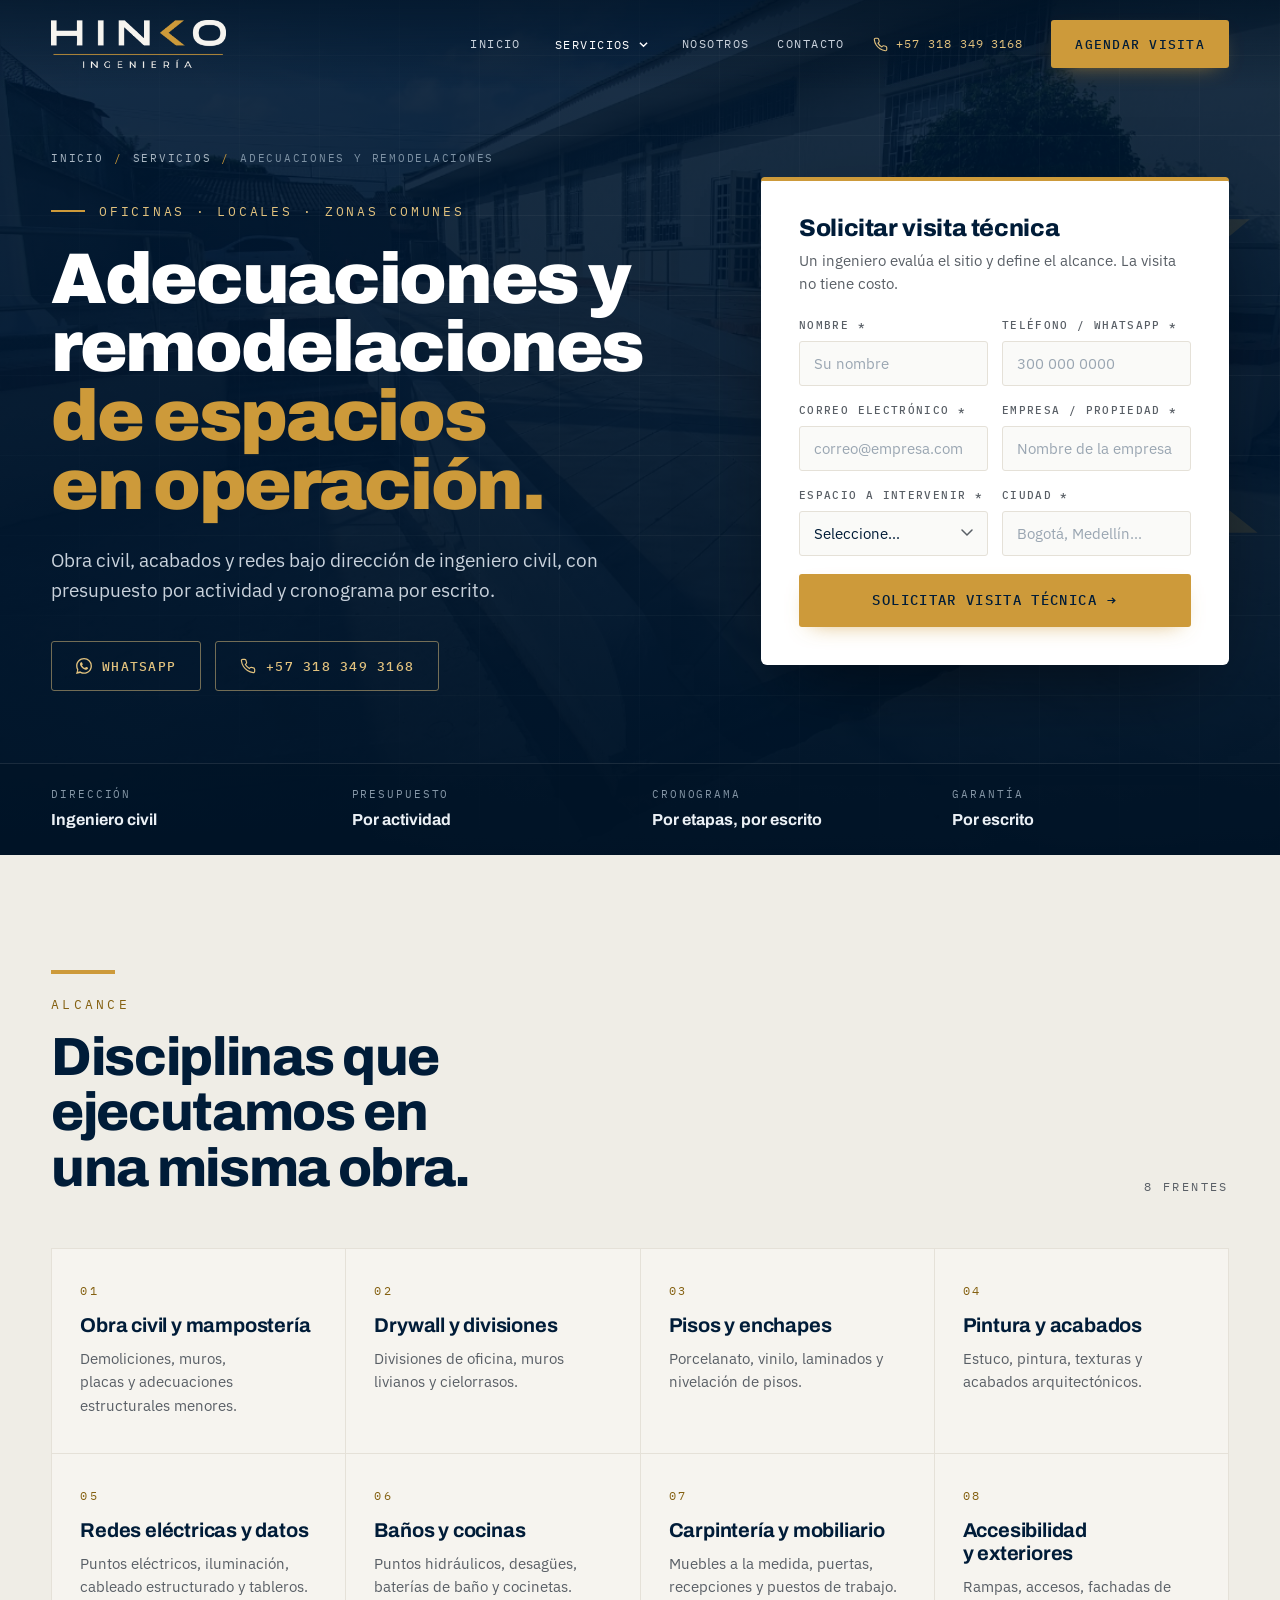
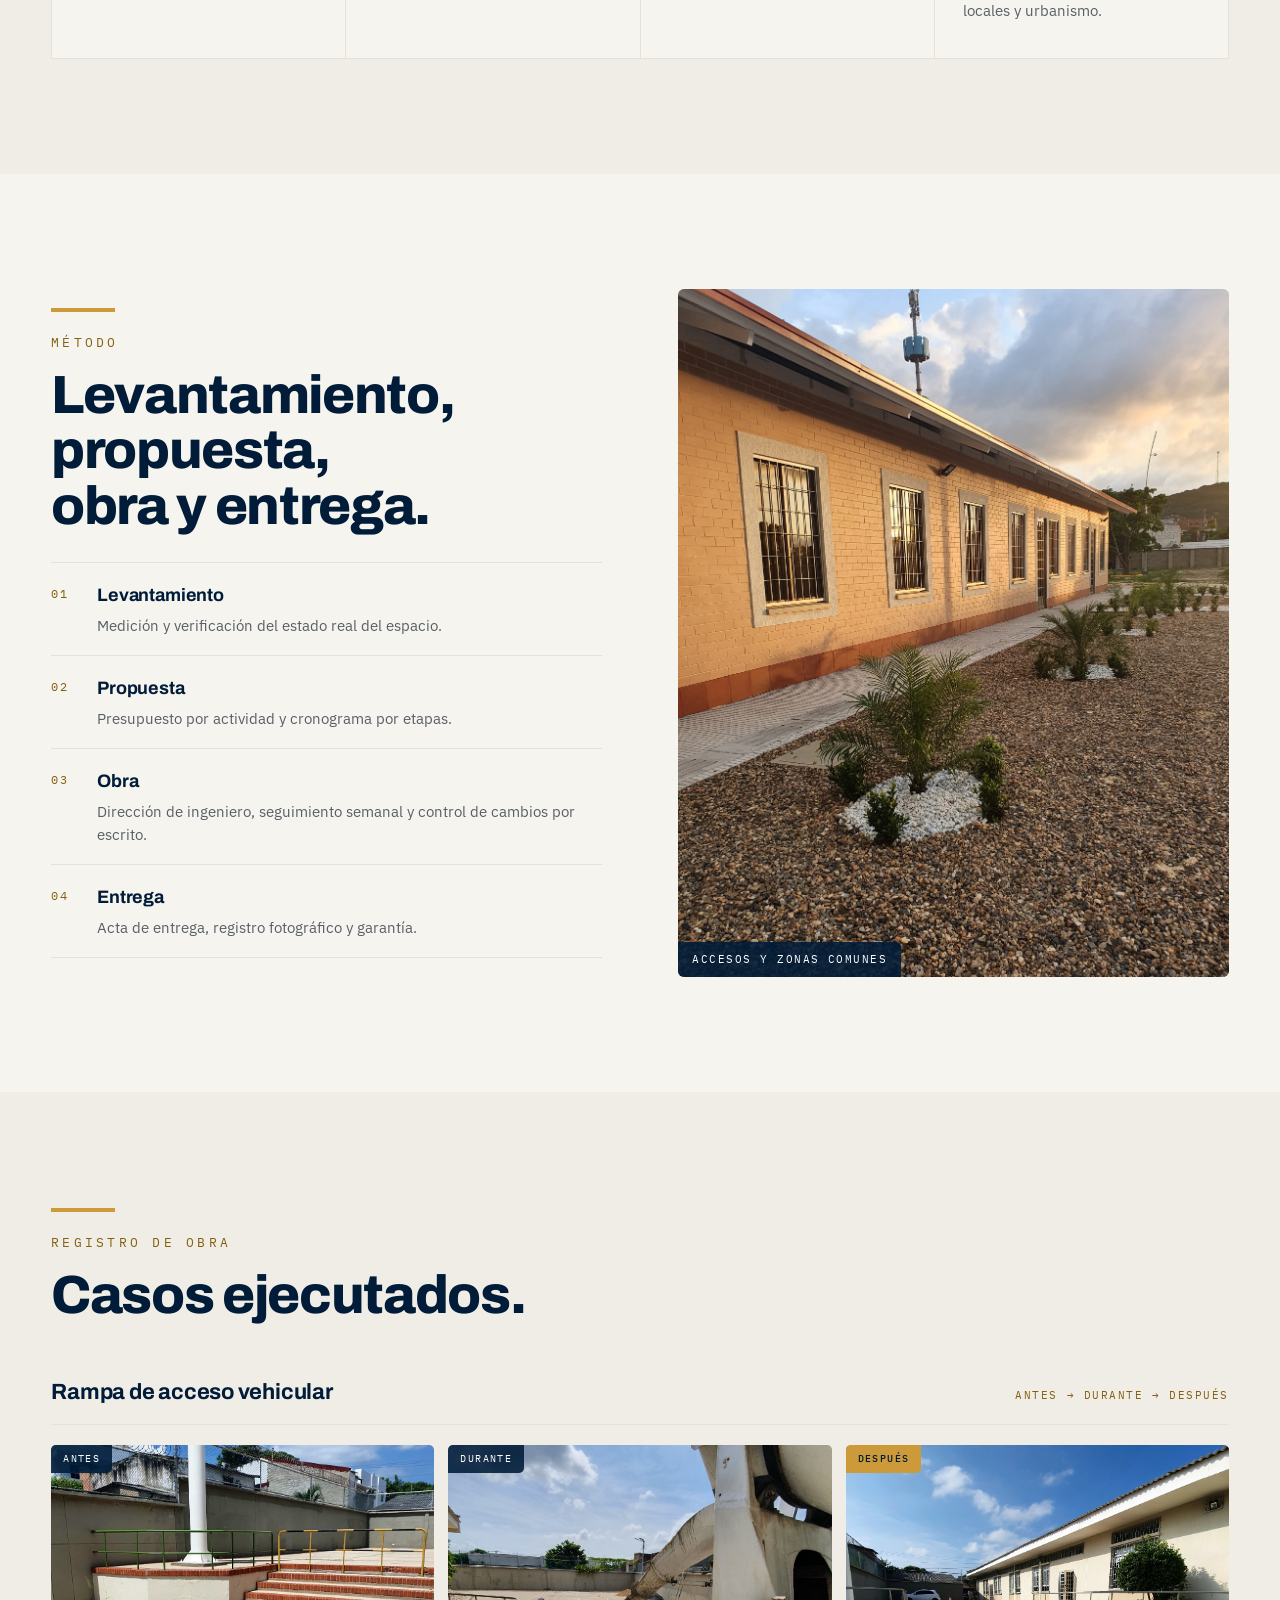
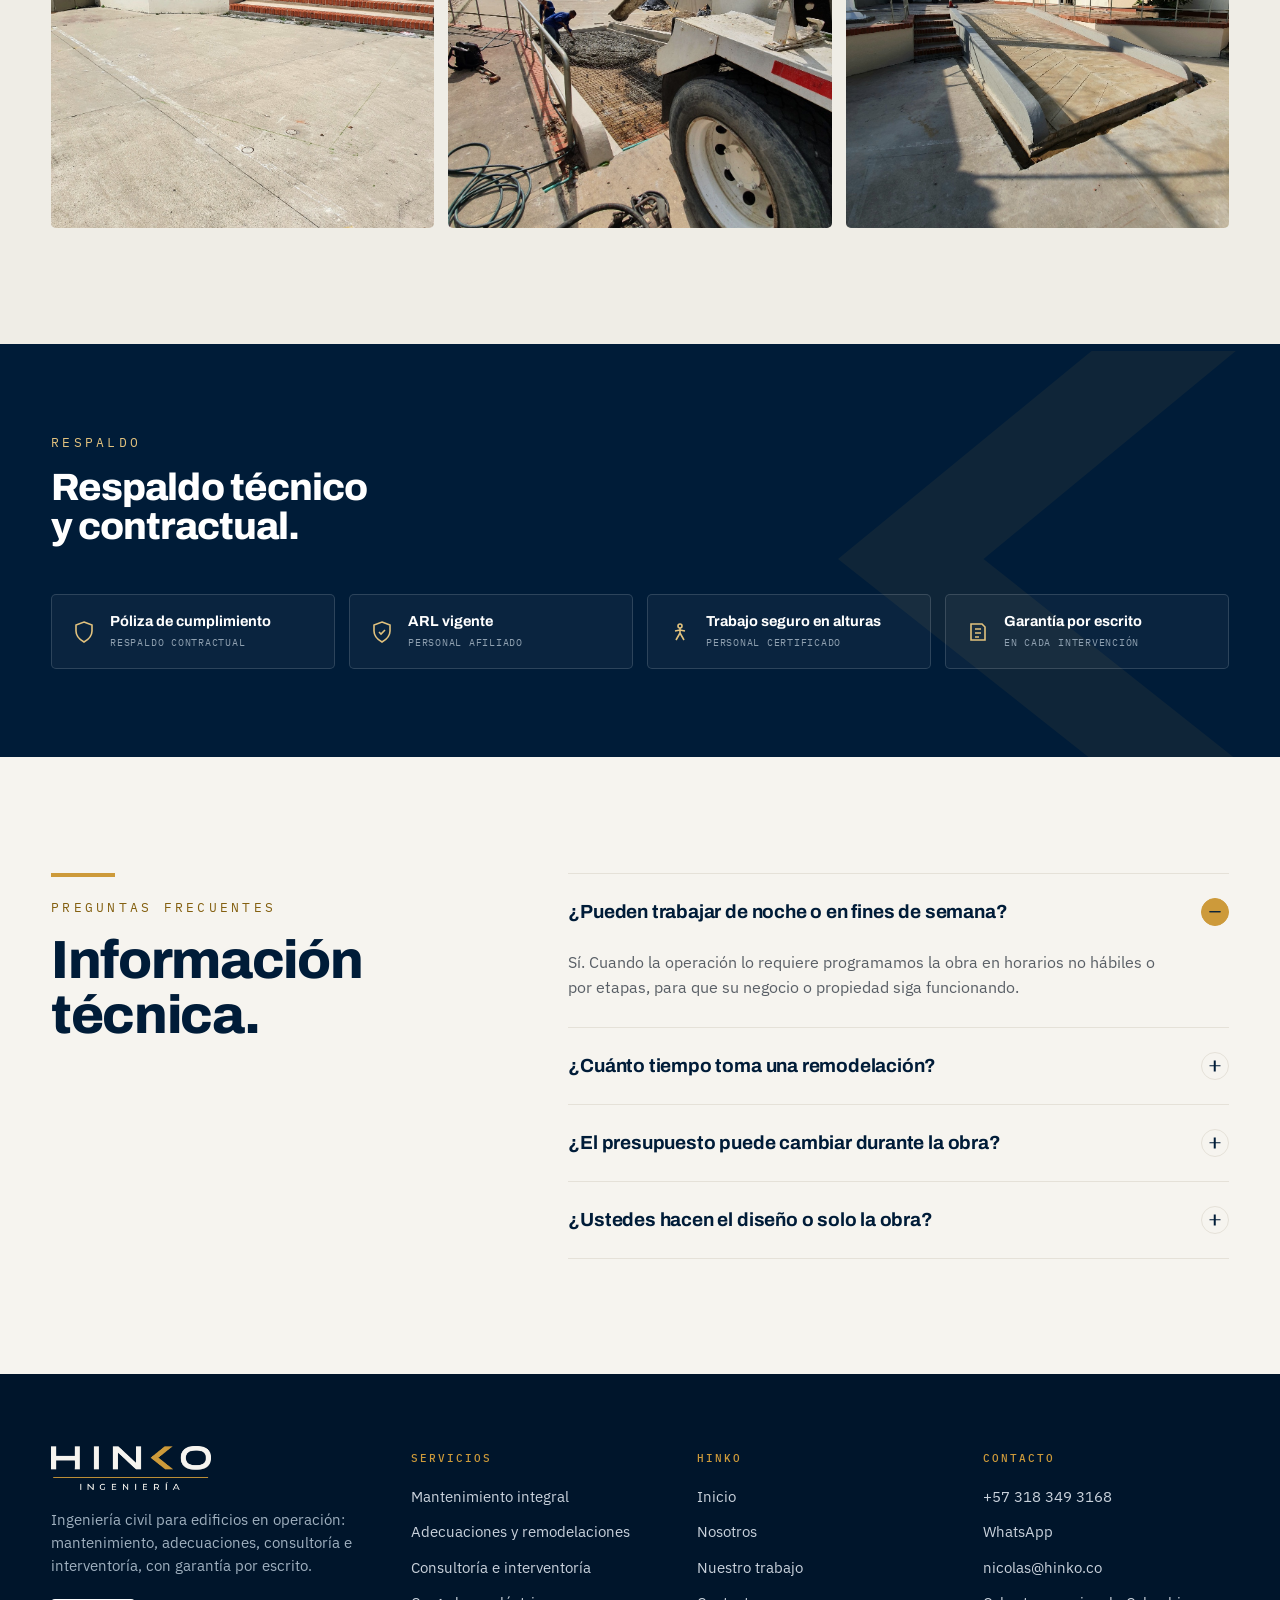
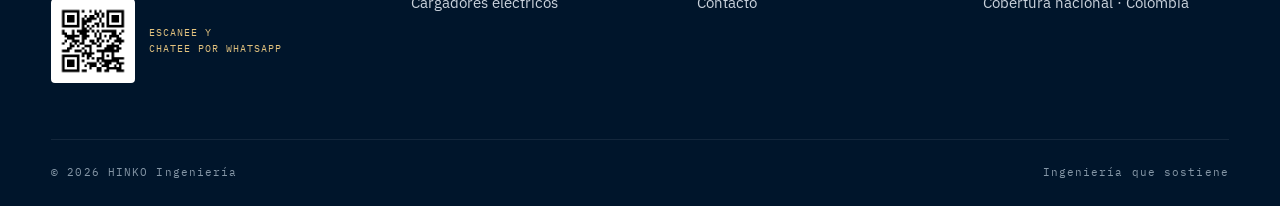
==== commit b2fa5643: "refactor: páginas más cortas y con enfoque técnico - Servicios: se quitan problema/riesgo, públicos," ====
--- a/adecuaciones-remodelaciones.html
+++ b/adecuaciones-remodelaciones.html
@@ -29,7 +29,7 @@
 <link rel="stylesheet" href="site.css" />
 <script type="application/ld+json">{"@context": "https://schema.org", "@type": "Service", "name": "Adecuaciones y remodelaciones de oficinas, locales y zonas comunes", "serviceType": "Adecuaciones y remodelaciones", "description": "Remodelación y adecuación de oficinas, locales comerciales y zonas comunes sin frenar su operación. Presupuesto detallado, cronograma por escrito y garantía.", "url": "https://hinko.co/adecuaciones-remodelaciones", "areaServed": {"@type": "Country", "name": "Colombia"}, "provider": {"@type": "Organization", "name": "HINKO Ingeniería", "url": "https://hinko.co/", "logo": "https://hinko.co/assets/logo-primary.png", "telephone": "+57 318 349 3168"}}</script>
 <script type="application/ld+json">{"@context": "https://schema.org", "@type": "BreadcrumbList", "itemListElement": [{"@type": "ListItem", "position": 1, "name": "Inicio", "item": "https://hinko.co/"}, {"@type": "ListItem", "position": 2, "name": "Adecuaciones y remodelaciones", "item": "https://hinko.co/adecuaciones-remodelaciones"}]}</script>
-<script type="application/ld+json">{"@context": "https://schema.org", "@type": "FAQPage", "mainEntity": [{"@type": "Question", "name": "¿Pueden trabajar de noche o en fines de semana?", "acceptedAnswer": {"@type": "Answer", "text": "Sí. Cuando la operación lo requiere programamos la obra en horarios no hábiles o por etapas, para que su negocio o propiedad siga funcionando."}}, {"@type": "Question", "name": "¿Cuánto tiempo toma una remodelación?", "acceptedAnswer": {"@type": "Answer", "text": "Depende del área y del alcance. Después del levantamiento le entregamos un cronograma por etapas con fechas concretas."}}, {"@type": "Question", "name": "¿El presupuesto puede cambiar durante la obra?", "acceptedAnswer": {"@type": "Answer", "text": "Hacemos un levantamiento previo para que el presupuesto sea lo más preciso posible. Si aparece un imprevisto o usted pide un cambio, se lo presentamos por escrito antes de ejecutarlo."}}, {"@type": "Question", "name": "¿Ustedes hacen el diseño o solo la obra?", "acceptedAnswer": {"@type": "Answer", "text": "Podemos ejecutar un diseño que usted ya tenga o acompañarle en la definición de la distribución, los materiales y los acabados."}}, {"@type": "Question", "name": "¿Ofrecen garantía?", "acceptedAnswer": {"@type": "Answer", "text": "Sí. Entregamos cada proyecto con acta de entrega y garantía por escrito."}}, {"@type": "Question", "name": "¿Atienden fuera de Bogotá?", "acceptedAnswer": {"@type": "Answer", "text": "Sí. Tenemos cobertura nacional; cuéntenos la ciudad y coordinamos el levantamiento."}}]}</script>
+<script type="application/ld+json">{"@context": "https://schema.org", "@type": "FAQPage", "mainEntity": [{"@type": "Question", "name": "¿Pueden trabajar de noche o en fines de semana?", "acceptedAnswer": {"@type": "Answer", "text": "Sí. Cuando la operación lo requiere programamos la obra en horarios no hábiles o por etapas, para que su negocio o propiedad siga funcionando."}}, {"@type": "Question", "name": "¿Cuánto tiempo toma una remodelación?", "acceptedAnswer": {"@type": "Answer", "text": "Depende del área y del alcance. Después del levantamiento le entregamos un cronograma por etapas con fechas concretas."}}, {"@type": "Question", "name": "¿El presupuesto puede cambiar durante la obra?", "acceptedAnswer": {"@type": "Answer", "text": "Hacemos un levantamiento previo para que el presupuesto sea lo más preciso posible. Si aparece un imprevisto o usted pide un cambio, se lo presentamos por escrito antes de ejecutarlo."}}, {"@type": "Question", "name": "¿Ustedes hacen el diseño o solo la obra?", "acceptedAnswer": {"@type": "Answer", "text": "Podemos ejecutar un diseño que usted ya tenga o acompañarle en la definición de la distribución, los materiales y los acabados."}}]}</script>
 </head>
 
 <body data-svc="Adecuaciones y remodelaciones">
@@ -61,11 +61,11 @@
 <div>
 <div class="crumb anim a1"><a href="/">Inicio</a><i>/</i><a href="/#servicios">Servicios</a><i>/</i><span>Adecuaciones y remodelaciones</span></div>
 <div class="kick anim a1">Oficinas · Locales · Zonas comunes</div>
-<h1 class="anim a2">Adecuaciones y remodelaciones <em>sin frenar su operación.</em></h1>
-<p class="sub anim a3">Obra civil, acabados, redes y mobiliario con un solo responsable. Presupuesto detallado, cronograma por escrito y obra en horarios que respetan su negocio.</p>
-<div class="cta anim a4"><a class="btn" href="https://wa.me/573183493168?text=Hola%20HINKO%2C%20me%20interesa%20adecuaciones%20y%20remodelaciones.%20Quisiera%20agendar%20una%20visita%20t%C3%A9cnica." target="_blank" rel="noopener" data-ev="whatsapp"><svg viewBox="0 0 24 24" fill="currentColor" aria-hidden="true"><path d="M.057 24l1.687-6.163a11.867 11.867 0 0 1-1.587-5.946C.16 5.335 5.495 0 12.05 0a11.82 11.82 0 0 1 8.413 3.488 11.82 11.82 0 0 1 3.48 8.414c-.003 6.557-5.338 11.892-11.893 11.892a11.9 11.9 0 0 1-5.688-1.448L.057 24zm6.597-3.807c1.676.995 3.276 1.591 5.392 1.592 5.448 0 9.886-4.434 9.889-9.885.002-5.462-4.415-9.89-9.881-9.892-5.452 0-9.887 4.434-9.889 9.884a9.86 9.86 0 0 0 1.515 5.26l-.999 3.648 3.973-1.045zm11.387-5.464c-.074-.124-.272-.198-.57-.347-.297-.149-1.758-.868-2.031-.967-.272-.099-.47-.149-.669.149-.198.297-.768.967-.941 1.165-.173.198-.347.223-.644.074-.297-.149-1.255-.462-2.39-1.475-.883-.788-1.48-1.761-1.653-2.059-.173-.297-.018-.458.13-.606.134-.133.297-.347.446-.521.151-.172.2-.296.3-.495.099-.198.05-.372-.025-.521-.075-.148-.669-1.611-.916-2.206-.242-.579-.487-.501-.669-.51l-.57-.01c-.198 0-.52.074-.792.372s-1.04 1.016-1.04 2.479 1.065 2.876 1.213 3.074c.149.198 2.095 3.2 5.076 4.487.709.306 1.263.489 1.694.626.712.226 1.36.194 1.872.118.571-.085 1.758-.719 2.006-1.413.248-.695.248-1.29.173-1.414z"/></svg>Hablar por WhatsApp</a><a class="btn ghost" href="tel:+573183493168" data-ev="call"><svg viewBox="0 0 24 24" fill="none" stroke="currentColor" stroke-width="1.8" stroke-linecap="round" stroke-linejoin="round" aria-hidden="true"><path d="M22 16.9v3a2 2 0 0 1-2.2 2 19.8 19.8 0 0 1-8.6-3.1 19.5 19.5 0 0 1-6-6A19.8 19.8 0 0 1 2.1 4.2 2 2 0 0 1 4.1 2h3a2 2 0 0 1 2 1.7c.1.9.4 1.8.7 2.7a2 2 0 0 1-.5 2.1L8 9.8a16 16 0 0 0 6 6l1.3-1.3a2 2 0 0 1 2.1-.4c.9.3 1.8.6 2.7.7a2 2 0 0 1 1.7 2z"/></svg>Llamar ahora</a></div>
+<h1 class="anim a2">Adecuaciones y remodelaciones <em>de espacios en operación.</em></h1>
+<p class="sub anim a3">Obra civil, acabados y redes bajo dirección de ingeniero civil, con presupuesto por actividad y cronograma por escrito.</p>
+<div class="cta anim a4"><a class="btn ghost" href="https://wa.me/573183493168?text=Hola%20HINKO%2C%20quisiera%20informaci%C3%B3n%20sobre%20adecuaciones%20y%20remodelaciones." target="_blank" rel="noopener" data-ev="whatsapp"><svg viewBox="0 0 24 24" fill="currentColor" aria-hidden="true"><path d="M.057 24l1.687-6.163a11.867 11.867 0 0 1-1.587-5.946C.16 5.335 5.495 0 12.05 0a11.82 11.82 0 0 1 8.413 3.488 11.82 11.82 0 0 1 3.48 8.414c-.003 6.557-5.338 11.892-11.893 11.892a11.9 11.9 0 0 1-5.688-1.448L.057 24zm6.597-3.807c1.676.995 3.276 1.591 5.392 1.592 5.448 0 9.886-4.434 9.889-9.885.002-5.462-4.415-9.89-9.881-9.892-5.452 0-9.887 4.434-9.889 9.884a9.86 9.86 0 0 0 1.515 5.26l-.999 3.648 3.973-1.045zm11.387-5.464c-.074-.124-.272-.198-.57-.347-.297-.149-1.758-.868-2.031-.967-.272-.099-.47-.149-.669.149-.198.297-.768.967-.941 1.165-.173.198-.347.223-.644.074-.297-.149-1.255-.462-2.39-1.475-.883-.788-1.48-1.761-1.653-2.059-.173-.297-.018-.458.13-.606.134-.133.297-.347.446-.521.151-.172.2-.296.3-.495.099-.198.05-.372-.025-.521-.075-.148-.669-1.611-.916-2.206-.242-.579-.487-.501-.669-.51l-.57-.01c-.198 0-.52.074-.792.372s-1.04 1.016-1.04 2.479 1.065 2.876 1.213 3.074c.149.198 2.095 3.2 5.076 4.487.709.306 1.263.489 1.694.626.712.226 1.36.194 1.872.118.571-.085 1.758-.719 2.006-1.413.248-.695.248-1.29.173-1.414z"/></svg>WhatsApp</a><a class="btn ghost" href="tel:+573183493168" data-ev="call"><svg viewBox="0 0 24 24" fill="none" stroke="currentColor" stroke-width="1.8" stroke-linecap="round" stroke-linejoin="round" aria-hidden="true"><path d="M22 16.9v3a2 2 0 0 1-2.2 2 19.8 19.8 0 0 1-8.6-3.1 19.5 19.5 0 0 1-6-6A19.8 19.8 0 0 1 2.1 4.2 2 2 0 0 1 4.1 2h3a2 2 0 0 1 2 1.7c.1.9.4 1.8.7 2.7a2 2 0 0 1-.5 2.1L8 9.8a16 16 0 0 0 6 6l1.3-1.3a2 2 0 0 1 2.1-.4c.9.3 1.8.6 2.7.7a2 2 0 0 1 1.7 2z"/></svg>+57 318 349 3168</a></div>
 </div>
-<div class="fcard anim a4" id="agendar"><h2 class="ft">Agende su visita de levantamiento</h2><p class="fs">Sin costo. Medimos el espacio y le entregamos una propuesta clara.</p>
+<div class="fcard anim a4" id="agendar"><h2 class="ft">Solicitar visita técnica</h2><p class="fs">Un ingeniero evalúa el sitio y define el alcance. La visita no tiene costo.</p>
 <form class="hk-form" action="https://app.hinko.co/api/landing-prospecto" method="POST" novalidate>
   <input type="hidden" name="servicio" value="remodelacion" />
   <div class="frow"><div class="ff"><label for="fn">Nombre *</label><input id="fn" name="nombre" required placeholder="Su nombre" autocomplete="name" /></div>
@@ -78,91 +78,54 @@
   
   <input type="text" name="_hp" value="" autocomplete="off" tabindex="-1" aria-hidden="true" style="position:absolute;left:-9999px;width:1px;height:1px;opacity:0;" />
   <p class="err">Revise los campos marcados con * o escríbanos por WhatsApp.</p>
-  <button type="submit" class="btn">Agendar visita sin costo <span class="ar">→</span></button>
-  <p class="note">Un ingeniero le contacta para coordinar la visita</p>
+  <button type="submit" class="btn">Solicitar visita técnica <span class="ar">→</span></button>
+  
 </form>
-<div class="fok"><svg viewBox="0 0 64 64" fill="none" aria-hidden="true"><circle cx="32" cy="32" r="31" stroke="#CD9A3A" stroke-width="2"/><path d="M20 32l9 9 15-15" stroke="#CD9A3A" stroke-width="2.5" stroke-linecap="round" stroke-linejoin="round"/></svg><h3>Solicitud recibida</h3><p>Un ingeniero de HINKO le contactará para coordinar la visita técnica.</p><a class="btn" href="https://wa.me/573183493168?text=Hola%20HINKO%2C%20me%20interesa%20adecuaciones%20y%20remodelaciones.%20Quisiera%20agendar%20una%20visita%20t%C3%A9cnica." target="_blank" rel="noopener" data-ev="whatsapp"><svg viewBox="0 0 24 24" fill="currentColor" aria-hidden="true"><path d="M.057 24l1.687-6.163a11.867 11.867 0 0 1-1.587-5.946C.16 5.335 5.495 0 12.05 0a11.82 11.82 0 0 1 8.413 3.488 11.82 11.82 0 0 1 3.48 8.414c-.003 6.557-5.338 11.892-11.893 11.892a11.9 11.9 0 0 1-5.688-1.448L.057 24zm6.597-3.807c1.676.995 3.276 1.591 5.392 1.592 5.448 0 9.886-4.434 9.889-9.885.002-5.462-4.415-9.89-9.881-9.892-5.452 0-9.887 4.434-9.889 9.884a9.86 9.86 0 0 0 1.515 5.26l-.999 3.648 3.973-1.045zm11.387-5.464c-.074-.124-.272-.198-.57-.347-.297-.149-1.758-.868-2.031-.967-.272-.099-.47-.149-.669.149-.198.297-.768.967-.941 1.165-.173.198-.347.223-.644.074-.297-.149-1.255-.462-2.39-1.475-.883-.788-1.48-1.761-1.653-2.059-.173-.297-.018-.458.13-.606.134-.133.297-.347.446-.521.151-.172.2-.296.3-.495.099-.198.05-.372-.025-.521-.075-.148-.669-1.611-.916-2.206-.242-.579-.487-.501-.669-.51l-.57-.01c-.198 0-.52.074-.792.372s-1.04 1.016-1.04 2.479 1.065 2.876 1.213 3.074c.149.198 2.095 3.2 5.076 4.487.709.306 1.263.489 1.694.626.712.226 1.36.194 1.872.118.571-.085 1.758-.719 2.006-1.413.248-.695.248-1.29.173-1.414z"/></svg>Escribir por WhatsApp</a></div>
+<div class="fok"><svg viewBox="0 0 64 64" fill="none" aria-hidden="true"><circle cx="32" cy="32" r="31" stroke="#CD9A3A" stroke-width="2"/><path d="M20 32l9 9 15-15" stroke="#CD9A3A" stroke-width="2.5" stroke-linecap="round" stroke-linejoin="round"/></svg><h3>Solicitud recibida</h3><p>Un ingeniero de HINKO le contactará para coordinar la visita técnica.</p><a class="btn" href="https://wa.me/573183493168?text=Hola%20HINKO%2C%20quisiera%20informaci%C3%B3n%20sobre%20adecuaciones%20y%20remodelaciones." target="_blank" rel="noopener" data-ev="whatsapp"><svg viewBox="0 0 24 24" fill="currentColor" aria-hidden="true"><path d="M.057 24l1.687-6.163a11.867 11.867 0 0 1-1.587-5.946C.16 5.335 5.495 0 12.05 0a11.82 11.82 0 0 1 8.413 3.488 11.82 11.82 0 0 1 3.48 8.414c-.003 6.557-5.338 11.892-11.893 11.892a11.9 11.9 0 0 1-5.688-1.448L.057 24zm6.597-3.807c1.676.995 3.276 1.591 5.392 1.592 5.448 0 9.886-4.434 9.889-9.885.002-5.462-4.415-9.89-9.881-9.892-5.452 0-9.887 4.434-9.889 9.884a9.86 9.86 0 0 0 1.515 5.26l-.999 3.648 3.973-1.045zm11.387-5.464c-.074-.124-.272-.198-.57-.347-.297-.149-1.758-.868-2.031-.967-.272-.099-.47-.149-.669.149-.198.297-.768.967-.941 1.165-.173.198-.347.223-.644.074-.297-.149-1.255-.462-2.39-1.475-.883-.788-1.48-1.761-1.653-2.059-.173-.297-.018-.458.13-.606.134-.133.297-.347.446-.521.151-.172.2-.296.3-.495.099-.198.05-.372-.025-.521-.075-.148-.669-1.611-.916-2.206-.242-.579-.487-.501-.669-.51l-.57-.01c-.198 0-.52.074-.792.372s-1.04 1.016-1.04 2.479 1.065 2.876 1.213 3.074c.149.198 2.095 3.2 5.076 4.487.709.306 1.263.489 1.694.626.712.226 1.36.194 1.872.118.571-.085 1.758-.719 2.006-1.413.248-.695.248-1.29.173-1.414z"/></svg>Escribir por WhatsApp</a></div>
 </div>
 </div>
-<div class="facts anim a5"><div class="wrap row"><div><div class="l">Diagnóstico</div><div class="v">Visita sin costo</div></div><div><div class="l">Presupuesto</div><div class="v">Detallado por actividad</div></div><div><div class="l">Cronograma</div><div class="v">Plazos por escrito</div></div><div><div class="l">Garantía</div><div class="v">Por escrito</div></div></div></div>
+<div class="facts anim a5"><div class="wrap row"><div><div class="l">Dirección</div><div class="v">Ingeniero civil</div></div><div><div class="l">Presupuesto</div><div class="v">Por actividad</div></div><div><div class="l">Cronograma</div><div class="v">Por etapas, por escrito</div></div><div><div class="l">Garantía</div><div class="v">Por escrito</div></div></div></div>
 </section>
 
 
-<section id="problema">
+<section class="alt" id="alcance">
 <div class="wrap">
-<div class="reveal"><div class="rule"></div><div class="kicker">Lo que nadie quiere en una obra</div><h2 class="sec">Remodelar no debería frenar su negocio.</h2></div>
-<div class="prob">
-<div class="plist reveal"><div><svg class="chev" viewBox="0 0 100 100" aria-hidden="true"><path d="M57.3 19.4 L78.5 19.4 L41.4 50 L80 80.6 L58.7 80.6 L20 50 Z" fill="#CD9A3A"/></svg>El local o la oficina tiene fecha de apertura y cada día de retraso cuesta.</div><div><svg class="chev" viewBox="0 0 100 100" aria-hidden="true"><path d="M57.3 19.4 L78.5 19.4 L41.4 50 L80 80.6 L58.7 80.6 L20 50 Z" fill="#CD9A3A"/></svg>Lo que empezó con un valor termina costando mucho más por imprevistos.</div><div><svg class="chev" viewBox="0 0 100 100" aria-hidden="true"><path d="M57.3 19.4 L78.5 19.4 L41.4 50 L80 80.6 L58.7 80.6 L20 50 Z" fill="#CD9A3A"/></svg>Clientes, empleados o residentes deben seguir funcionando durante la obra.</div><div><svg class="chev" viewBox="0 0 100 100" aria-hidden="true"><path d="M57.3 19.4 L78.5 19.4 L41.4 50 L80 80.6 L58.7 80.6 L20 50 Z" fill="#CD9A3A"/></svg>Eléctrico, plomero, pintor, carpintero… y nadie coordina el conjunto.</div></div>
-<div class="risk reveal d1"><div class="kicker">Si se improvisa</div><h3>Una obra sin plan cuesta más tiempo y más dinero.</h3><ul><li><b>01</b>Retrasos en la entrega o la apertura.</li><li><b>02</b>Sobrecostos por imprevistos sin control.</li><li><b>03</b>Operación afectada durante semanas.</li></ul></div>
-</div>
-</div>
-</section>
-
-
-<section class="alt" id="incluye">
-<div class="wrap">
-<div class="shead reveal"><div><div class="rule"></div><div class="kicker">Qué incluye</div><h2 class="sec">Todo lo que necesita su espacio, en una sola obra.</h2><p class="lead">Coordinamos todas las disciplinas para que usted trate con un solo interlocutor, de la demolición a la entrega.</p></div><div class="idx">8 frentes</div></div>
+<div class="shead reveal"><div><div class="rule"></div><div class="kicker">Alcance</div><h2 class="sec">Disciplinas que ejecutamos en una misma obra.</h2></div><div class="idx">8 frentes</div></div>
 <div class="cgrid"><div class="cc reveal"><div class="n">01</div><h3>Obra civil y mampostería</h3><p>Demoliciones, muros, placas y adecuaciones estructurales menores.</p></div><div class="cc reveal d1"><div class="n">02</div><h3>Drywall y divisiones</h3><p>Divisiones de oficina, muros livianos y cielorrasos.</p></div><div class="cc reveal d2"><div class="n">03</div><h3>Pisos y enchapes</h3><p>Porcelanato, vinilo, laminados y nivelación de pisos.</p></div><div class="cc reveal d3"><div class="n">04</div><h3>Pintura y acabados</h3><p>Estuco, pintura, texturas y acabados arquitectónicos.</p></div><div class="cc reveal"><div class="n">05</div><h3>Redes eléctricas y datos</h3><p>Puntos eléctricos, iluminación, cableado estructurado y tableros.</p></div><div class="cc reveal d1"><div class="n">06</div><h3>Baños y cocinas</h3><p>Puntos hidráulicos, desagües, baterías de baño y cocinetas.</p></div><div class="cc reveal d2"><div class="n">07</div><h3>Carpintería y mobiliario</h3><p>Muebles a la medida, puertas, recepciones y puestos de trabajo.</p></div><div class="cc reveal d3"><div class="n">08</div><h3>Accesibilidad y exteriores</h3><p>Rampas, accesos, fachadas de locales y urbanismo.</p></div></div>
 
 </div>
 </section>
 
 
-<section id="para-quien">
-<div class="wrap">
-<div class="shead reveal"><div><div class="rule"></div><div class="kicker">Proyectos</div><h2 class="sec">Espacios que transformamos.</h2></div></div>
-<div class="aud"><div class="a p1 reveal"><div class="n">Corporativo</div><b>Oficinas</b><p>Distribución, divisiones, iluminación y redes de datos, con obra en horarios no hábiles.</p></div><div class="a reveal d1"><div class="n">Retail</div><b>Locales comerciales</b><p>Adecuaciones listas para la fecha de apertura y alineadas con el manual de marca.</p></div><div class="a reveal d2"><div class="n">Propiedad horizontal</div><b>Zonas comunes</b><p>Lobbies, salones, gimnasios, accesos y parqueaderos, por etapas y sin cerrar áreas.</p></div></div>
-<div class="two" style="margin-top:clamp(64px,8vw,104px);align-items:center">
-<div class="reveal"><div class="media"><img src="img/edificio.jpg" alt="Edificación y accesos intervenidos por HINKO" style="object-position:50% 35%" loading="lazy" /><span class="st">Accesos y zonas comunes</span></div></div>
-<div class="reveal d1"><div class="rule"></div><div class="kicker">Nuestro método</div><h2 class="sec">Una obra bien planeada es una obra que se cumple.</h2><ul class="dl"><li><div class="k">01</div><div><b>Levantamiento en sitio</b><span>Medimos y revisamos el estado real del espacio antes de cotizar.</span></div></li><li><div class="k">02</div><div><b>Propuesta y presupuesto</b><span>Alcance, cantidades y valores por actividad.</span></div></li><li><div class="k">03</div><div><b>Cronograma de obra</b><span>Fechas por etapa, acordadas por escrito desde el inicio.</span></div></li><li><div class="k">04</div><div><b>Seguimiento semanal</b><span>Avance, registro fotográfico y control de cambios.</span></div></li><li><div class="k">05</div><div><b>Entrega y garantía</b><span>Acta de entrega, limpieza final y garantía por escrito.</span></div></li></ul></div>
-</div>
+<section id="metodo">
+<div class="wrap two" style="align-items:center">
+<div class="reveal"><div class="rule"></div><div class="kicker">Método</div><h2 class="sec">Levantamiento, propuesta, obra y entrega.</h2><ul class="dl"><li><div class="k">01</div><div><b>Levantamiento</b><span>Medición y verificación del estado real del espacio.</span></div></li><li><div class="k">02</div><div><b>Propuesta</b><span>Presupuesto por actividad y cronograma por etapas.</span></div></li><li><div class="k">03</div><div><b>Obra</b><span>Dirección de ingeniero, seguimiento semanal y control de cambios por escrito.</span></div></li><li><div class="k">04</div><div><b>Entrega</b><span>Acta de entrega, registro fotográfico y garantía.</span></div></li></ul></div>
+<div class="reveal d1"><div class="media"><img src="img/edificio.jpg" alt="Edificación y accesos intervenidos por HINKO" style="object-position:50% 35%" loading="lazy" /><span class="st">Accesos y zonas comunes</span></div></div>
 </div>
 </section>
 
 
 <section class="alt" id="trabajo">
 <div class="wrap">
-<div class="shead reveal"><div><div class="rule"></div><div class="kicker">Nuestro trabajo</div><h2 class="sec">Del antes al después.</h2><p class="lead">Adecuaciones reales ejecutadas por nuestro equipo.</p></div><div class="idx">Casos reales</div></div>
+<div class="shead reveal"><div><div class="rule"></div><div class="kicker">Registro de obra</div><h2 class="sec">Casos ejecutados.</h2></div></div>
 <div class="reveal"><div class="xhead"><div class="xt">Rampa de acceso vehicular</div><div class="xs">Antes → Durante → Después</div></div><div class="xrow"><div class="xcell"><span class="st">Antes</span><img src="img/rampa-antes.jpg" alt="Antes — escaleras sin rampa" style="object-position:50% 62%" loading="lazy" /></div><div class="xcell"><span class="st">Durante</span><img src="img/rampa.jpg" alt="Durante — fundida de la rampa" style="object-position:40% 55%" loading="lazy" /></div><div class="xcell"><span class="st done">Después</span><img src="img/rampa-despues.jpg" alt="Después — rampa terminada" style="object-position:50% 58%" loading="lazy" /></div></div></div>
 </div>
 </section>
 
 
-<section id="proceso">
+<section class="why" id="respaldo" style="padding-block:clamp(56px,7vw,88px)">
+<svg class="glow" viewBox="0 0 100 100" aria-hidden="true"><path d="M57.3 19.4 L78.5 19.4 L41.4 50 L80 80.6 L58.7 80.6 L20 50 Z" fill="#CD9A3A"/></svg>
 <div class="wrap">
-<div class="shead reveal"><div><div class="rule"></div><div class="kicker">Cómo trabajamos</div><h2 class="sec">De la idea a la entrega.</h2><p class="lead">Usted define qué quiere lograr; nosotros nos encargamos del resto.</p></div></div>
-<div class="steps"><div class="s reveal"><div class="sn">01</div><b>Levantamiento sin costo</b><span>Visitamos, medimos y evaluamos el espacio.</span></div><div class="s reveal d1"><div class="sn">02</div><b>Propuesta y cronograma</b><span>Presupuesto detallado y fechas por etapa.</span></div><div class="s reveal d2"><div class="sn">03</div><b>Obra dirigida</b><span>Ejecución a cargo de un ingeniero civil.</span></div><div class="s reveal d3"><div class="sn">04</div><b>Entrega y garantía</b><span>Acta, limpieza final y garantía por escrito.</span></div></div>
+<div class="reveal"><div class="kicker">Respaldo</div><h2 class="sec" style="font-size:clamp(26px,3vw,38px)">Respaldo técnico y contractual.</h2></div>
+<div class="seals"><div class="seal reveal"><svg viewBox="0 0 24 24" fill="none" stroke="currentColor" stroke-width="1.6" aria-hidden="true"><path d="M12 2l8 3v6c0 5-3.5 8.5-8 11-4.5-2.5-8-6-8-11V5l8-3z"/></svg><div><b>Póliza de cumplimiento</b><span>Respaldo contractual</span></div></div><div class="seal reveal d1"><svg viewBox="0 0 24 24" fill="none" stroke="currentColor" stroke-width="1.6" aria-hidden="true"><path d="M12 2l8 3v6c0 5-3.5 8.5-8 11-4.5-2.5-8-6-8-11V5l8-3z"/><path d="M9 12l2 2 4-4"/></svg><div><b>ARL vigente</b><span>Personal afiliado</span></div></div><div class="seal reveal d2"><svg viewBox="0 0 24 24" fill="none" stroke="currentColor" stroke-width="1.6" aria-hidden="true"><circle cx="12" cy="6" r="2"/><path d="M12 8v5m0 0l-4 7m4-7l4 7M7 11l5-1 5 1"/></svg><div><b>Trabajo seguro en alturas</b><span>Personal certificado</span></div></div><div class="seal reveal d3"><svg viewBox="0 0 24 24" fill="none" stroke="currentColor" stroke-width="1.6" aria-hidden="true"><path d="M5 4h11l3 3v13H5z"/><path d="M9 9h6M9 13h6M9 17h4"/></svg><div><b>Garantía por escrito</b><span>En cada intervención</span></div></div></div>
 </div>
 </section>
 
-<section class="why" id="porque">
-<svg class="glow" viewBox="0 0 100 100" aria-hidden="true"><path d="M57.3 19.4 L78.5 19.4 L41.4 50 L80 80.6 L58.7 80.6 L20 50 Z" fill="#CD9A3A"/></svg>
-<div class="wrap">
-<div class="reveal"><div class="kicker">Por qué HINKO</div><h2 class="sec">Una sola obra. <em>Un solo responsable.</em></h2></div>
-<div class="pts"><div class="pt reveal"><b>Un solo responsable</b><span>Coordinamos todas las disciplinas de la obra.</span></div><div class="pt reveal d1"><b>Obra sin interrumpir</b><span>Horarios y etapas que respetan su operación.</span></div><div class="pt reveal d2"><b>Presupuesto claro</b><span>Valores por actividad y cambios aprobados por escrito.</span></div><div class="pt reveal d3"><b>Criterio técnico</b><span>Más de 8 años de experiencia en ingeniería civil.</span></div></div>
-<div class="seals"><div class="seal reveal"><svg viewBox="0 0 24 24" fill="none" stroke="currentColor" stroke-width="1.6" aria-hidden="true"><path d="M12 2l8 3v6c0 5-3.5 8.5-8 11-4.5-2.5-8-6-8-11V5l8-3z"/></svg><div><b>Póliza de cumplimiento</b><span>Respaldo contractual</span></div></div><div class="seal reveal d1"><svg viewBox="0 0 24 24" fill="none" stroke="currentColor" stroke-width="1.6" aria-hidden="true"><path d="M12 2l8 3v6c0 5-3.5 8.5-8 11-4.5-2.5-8-6-8-11V5l8-3z"/><path d="M9 12l2 2 4-4"/></svg><div><b>ARL vigente</b><span>Personal afiliado</span></div></div><div class="seal reveal d2"><svg viewBox="0 0 24 24" fill="none" stroke="currentColor" stroke-width="1.6" aria-hidden="true"><path d="M5 4h11l3 3v13H5z"/><path d="M9 9h6M9 13h6M9 17h4"/></svg><div><b>Garantía por escrito</b><span>En cada trabajo</span></div></div><div class="seal reveal d3"><svg viewBox="0 0 24 24" fill="none" stroke="currentColor" stroke-width="1.6" aria-hidden="true"><circle cx="12" cy="6" r="2"/><path d="M12 8v5m0 0l-4 7m4-7l4 7M7 11l5-1 5 1"/></svg><div><b>Trabajo seguro en alturas</b><span>Personal certificado</span></div></div></div>
-</div>
-</section>
 
 <section id="faq">
 <div class="wrap faqw">
-<div class="reveal"><div class="rule"></div><div class="kicker">Preguntas frecuentes</div><h2 class="sec">Antes de contratar.</h2><p class="lead">¿No encuentra su respuesta? Un ingeniero le responde por WhatsApp.</p><a class="btn line" href="https://wa.me/573183493168?text=Hola%20HINKO%2C%20me%20interesa%20adecuaciones%20y%20remodelaciones.%20Quisiera%20agendar%20una%20visita%20t%C3%A9cnica." target="_blank" rel="noopener" data-ev="whatsapp" style="margin-top:26px"><svg viewBox="0 0 24 24" fill="currentColor" aria-hidden="true"><path d="M.057 24l1.687-6.163a11.867 11.867 0 0 1-1.587-5.946C.16 5.335 5.495 0 12.05 0a11.82 11.82 0 0 1 8.413 3.488 11.82 11.82 0 0 1 3.48 8.414c-.003 6.557-5.338 11.892-11.893 11.892a11.9 11.9 0 0 1-5.688-1.448L.057 24zm6.597-3.807c1.676.995 3.276 1.591 5.392 1.592 5.448 0 9.886-4.434 9.889-9.885.002-5.462-4.415-9.89-9.881-9.892-5.452 0-9.887 4.434-9.889 9.884a9.86 9.86 0 0 0 1.515 5.26l-.999 3.648 3.973-1.045zm11.387-5.464c-.074-.124-.272-.198-.57-.347-.297-.149-1.758-.868-2.031-.967-.272-.099-.47-.149-.669.149-.198.297-.768.967-.941 1.165-.173.198-.347.223-.644.074-.297-.149-1.255-.462-2.39-1.475-.883-.788-1.48-1.761-1.653-2.059-.173-.297-.018-.458.13-.606.134-.133.297-.347.446-.521.151-.172.2-.296.3-.495.099-.198.05-.372-.025-.521-.075-.148-.669-1.611-.916-2.206-.242-.579-.487-.501-.669-.51l-.57-.01c-.198 0-.52.074-.792.372s-1.04 1.016-1.04 2.479 1.065 2.876 1.213 3.074c.149.198 2.095 3.2 5.076 4.487.709.306 1.263.489 1.694.626.712.226 1.36.194 1.872.118.571-.085 1.758-.719 2.006-1.413.248-.695.248-1.29.173-1.414z"/></svg>Preguntar por WhatsApp</a></div>
-<div class="faq reveal d1"><details open><summary>¿Pueden trabajar de noche o en fines de semana?<i></i></summary><p>Sí. Cuando la operación lo requiere programamos la obra en horarios no hábiles o por etapas, para que su negocio o propiedad siga funcionando.</p></details><details><summary>¿Cuánto tiempo toma una remodelación?<i></i></summary><p>Depende del área y del alcance. Después del levantamiento le entregamos un cronograma por etapas con fechas concretas.</p></details><details><summary>¿El presupuesto puede cambiar durante la obra?<i></i></summary><p>Hacemos un levantamiento previo para que el presupuesto sea lo más preciso posible. Si aparece un imprevisto o usted pide un cambio, se lo presentamos por escrito antes de ejecutarlo.</p></details><details><summary>¿Ustedes hacen el diseño o solo la obra?<i></i></summary><p>Podemos ejecutar un diseño que usted ya tenga o acompañarle en la definición de la distribución, los materiales y los acabados.</p></details><details><summary>¿Ofrecen garantía?<i></i></summary><p>Sí. Entregamos cada proyecto con acta de entrega y garantía por escrito.</p></details><details><summary>¿Atienden fuera de Bogotá?<i></i></summary><p>Sí. Tenemos cobertura nacional; cuéntenos la ciudad y coordinamos el levantamiento.</p></details></div>
-</div>
-</section>
-
-<section class="ctab" style="padding-block:clamp(56px,7vw,88px)">
-<svg class="glow" viewBox="0 0 100 100" aria-hidden="true"><path d="M57.3 19.4 L78.5 19.4 L41.4 50 L80 80.6 L58.7 80.6 L20 50 Z" fill="#CD9A3A"/></svg>
-<div class="wrap" style="display:flex;justify-content:space-between;align-items:center;gap:32px;flex-wrap:wrap">
-<h2 class="sec" style="margin:0">¿Tiene fecha de apertura? <em>Hablemos hoy.</em></h2>
-<div style="display:flex;gap:12px;flex-wrap:wrap"><a class="btn" href="#agendar" data-ev="agendar_click">Agendar visita <span class="ar">→</span></a><a class="btn ghost" href="https://wa.me/573183493168?text=Hola%20HINKO%2C%20me%20interesa%20adecuaciones%20y%20remodelaciones.%20Quisiera%20agendar%20una%20visita%20t%C3%A9cnica." target="_blank" rel="noopener" data-ev="whatsapp"><svg viewBox="0 0 24 24" fill="currentColor" aria-hidden="true"><path d="M.057 24l1.687-6.163a11.867 11.867 0 0 1-1.587-5.946C.16 5.335 5.495 0 12.05 0a11.82 11.82 0 0 1 8.413 3.488 11.82 11.82 0 0 1 3.48 8.414c-.003 6.557-5.338 11.892-11.893 11.892a11.9 11.9 0 0 1-5.688-1.448L.057 24zm6.597-3.807c1.676.995 3.276 1.591 5.392 1.592 5.448 0 9.886-4.434 9.889-9.885.002-5.462-4.415-9.89-9.881-9.892-5.452 0-9.887 4.434-9.889 9.884a9.86 9.86 0 0 0 1.515 5.26l-.999 3.648 3.973-1.045zm11.387-5.464c-.074-.124-.272-.198-.57-.347-.297-.149-1.758-.868-2.031-.967-.272-.099-.47-.149-.669.149-.198.297-.768.967-.941 1.165-.173.198-.347.223-.644.074-.297-.149-1.255-.462-2.39-1.475-.883-.788-1.48-1.761-1.653-2.059-.173-.297-.018-.458.13-.606.134-.133.297-.347.446-.521.151-.172.2-.296.3-.495.099-.198.05-.372-.025-.521-.075-.148-.669-1.611-.916-2.206-.242-.579-.487-.501-.669-.51l-.57-.01c-.198 0-.52.074-.792.372s-1.04 1.016-1.04 2.479 1.065 2.876 1.213 3.074c.149.198 2.095 3.2 5.076 4.487.709.306 1.263.489 1.694.626.712.226 1.36.194 1.872.118.571-.085 1.758-.719 2.006-1.413.248-.695.248-1.29.173-1.414z"/></svg>WhatsApp</a><a class="btn ghost" href="tel:+573183493168" data-ev="call"><svg viewBox="0 0 24 24" fill="none" stroke="currentColor" stroke-width="1.8" stroke-linecap="round" stroke-linejoin="round" aria-hidden="true"><path d="M22 16.9v3a2 2 0 0 1-2.2 2 19.8 19.8 0 0 1-8.6-3.1 19.5 19.5 0 0 1-6-6A19.8 19.8 0 0 1 2.1 4.2 2 2 0 0 1 4.1 2h3a2 2 0 0 1 2 1.7c.1.9.4 1.8.7 2.7a2 2 0 0 1-.5 2.1L8 9.8a16 16 0 0 0 6 6l1.3-1.3a2 2 0 0 1 2.1-.4c.9.3 1.8.6 2.7.7a2 2 0 0 1 1.7 2z"/></svg>Llamar</a></div>
-</div>
-</section>
-
-<section id="otros" style="padding-block:clamp(64px,8vw,104px)">
-<div class="wrap">
-<div class="shead reveal"><div><div class="rule"></div><div class="kicker">Otros servicios</div><h2 class="sec">Un solo aliado para todo su edificio.</h2></div></div>
-<div class="cross reveal"><a href="/mantenimiento-integral"><span class="n">01</span><b>Mantenimiento integral</b><span>Planes anuales para edificios en operación</span><span class="ar">→</span></a><a href="/consultoria-interventoria"><span class="n">02</span><b>Consultoría e interventoría</b><span>Conceptos técnicos y respaldo jurídico</span><span class="ar">→</span></a><a href="/cargadores-electricos"><span class="n">03</span><b>Cargadores eléctricos</b><span>Diagnóstico y acompañamiento en su edificio</span><span class="ar">→</span></a></div>
+<div class="reveal"><div class="rule"></div><div class="kicker">Preguntas frecuentes</div><h2 class="sec">Información técnica.</h2></div>
+<div class="faq reveal d1"><details open><summary>¿Pueden trabajar de noche o en fines de semana?<i></i></summary><p>Sí. Cuando la operación lo requiere programamos la obra en horarios no hábiles o por etapas, para que su negocio o propiedad siga funcionando.</p></details><details><summary>¿Cuánto tiempo toma una remodelación?<i></i></summary><p>Depende del área y del alcance. Después del levantamiento le entregamos un cronograma por etapas con fechas concretas.</p></details><details><summary>¿El presupuesto puede cambiar durante la obra?<i></i></summary><p>Hacemos un levantamiento previo para que el presupuesto sea lo más preciso posible. Si aparece un imprevisto o usted pide un cambio, se lo presentamos por escrito antes de ejecutarlo.</p></details><details><summary>¿Ustedes hacen el diseño o solo la obra?<i></i></summary><p>Podemos ejecutar un diseño que usted ya tenga o acompañarle en la definición de la distribución, los materiales y los acabados.</p></details></div>
 </div>
 </section>
 
@@ -171,10 +134,10 @@
     <div class="qr-mini"><img src="img/qr-whatsapp.png" alt="Código QR para escribir a HINKO por WhatsApp" /><span>Escanee y<br />chatee por WhatsApp</span></div></div>
   <div><h4>Servicios</h4><ul><li><a href="/mantenimiento-integral">Mantenimiento integral</a></li><li><a href="/adecuaciones-remodelaciones">Adecuaciones y remodelaciones</a></li><li><a href="/consultoria-interventoria">Consultoría e interventoría</a></li><li><a href="/cargadores-electricos">Cargadores eléctricos</a></li></ul></div>
   <div><h4>HINKO</h4><ul><li><a href="/">Inicio</a></li><li><a href="/nosotros">Nosotros</a></li><li><a href="/#trabajo">Nuestro trabajo</a></li><li><a href="/contacto">Contacto</a></li></ul></div>
-  <div><h4>Contacto</h4><ul><li><a href="tel:+573183493168" data-ev="call">+57 318 349 3168</a></li><li><a href="https://wa.me/573183493168?text=Hola%20HINKO%2C%20me%20interesa%20adecuaciones%20y%20remodelaciones.%20Quisiera%20agendar%20una%20visita%20t%C3%A9cnica." target="_blank" rel="noopener" data-ev="whatsapp">WhatsApp</a></li><li><a href="mailto:nicolas@hinko.co">nicolas@hinko.co</a></li><li><a href="/contacto">Cobertura nacional · Colombia</a></li></ul></div>
+  <div><h4>Contacto</h4><ul><li><a href="tel:+573183493168" data-ev="call">+57 318 349 3168</a></li><li><a href="https://wa.me/573183493168?text=Hola%20HINKO%2C%20quisiera%20informaci%C3%B3n%20sobre%20adecuaciones%20y%20remodelaciones." target="_blank" rel="noopener" data-ev="whatsapp">WhatsApp</a></li><li><a href="mailto:nicolas@hinko.co">nicolas@hinko.co</a></li><li><a href="/contacto">Cobertura nacional · Colombia</a></li></ul></div>
 </div>
 <div class="bottom"><span>© 2026 HINKO Ingeniería</span><span>Ingeniería que sostiene</span></div></div></footer>
-<div class="abar"><a href="tel:+573183493168" data-ev="call"><svg viewBox="0 0 24 24" fill="none" stroke="currentColor" stroke-width="1.8" stroke-linecap="round" stroke-linejoin="round" aria-hidden="true"><path d="M22 16.9v3a2 2 0 0 1-2.2 2 19.8 19.8 0 0 1-8.6-3.1 19.5 19.5 0 0 1-6-6A19.8 19.8 0 0 1 2.1 4.2 2 2 0 0 1 4.1 2h3a2 2 0 0 1 2 1.7c.1.9.4 1.8.7 2.7a2 2 0 0 1-.5 2.1L8 9.8a16 16 0 0 0 6 6l1.3-1.3a2 2 0 0 1 2.1-.4c.9.3 1.8.6 2.7.7a2 2 0 0 1 1.7 2z"/></svg>Llamar</a><a href="https://wa.me/573183493168?text=Hola%20HINKO%2C%20me%20interesa%20adecuaciones%20y%20remodelaciones.%20Quisiera%20agendar%20una%20visita%20t%C3%A9cnica." target="_blank" rel="noopener" data-ev="whatsapp"><svg viewBox="0 0 24 24" fill="currentColor" aria-hidden="true"><path d="M.057 24l1.687-6.163a11.867 11.867 0 0 1-1.587-5.946C.16 5.335 5.495 0 12.05 0a11.82 11.82 0 0 1 8.413 3.488 11.82 11.82 0 0 1 3.48 8.414c-.003 6.557-5.338 11.892-11.893 11.892a11.9 11.9 0 0 1-5.688-1.448L.057 24zm6.597-3.807c1.676.995 3.276 1.591 5.392 1.592 5.448 0 9.886-4.434 9.889-9.885.002-5.462-4.415-9.89-9.881-9.892-5.452 0-9.887 4.434-9.889 9.884a9.86 9.86 0 0 0 1.515 5.26l-.999 3.648 3.973-1.045zm11.387-5.464c-.074-.124-.272-.198-.57-.347-.297-.149-1.758-.868-2.031-.967-.272-.099-.47-.149-.669.149-.198.297-.768.967-.941 1.165-.173.198-.347.223-.644.074-.297-.149-1.255-.462-2.39-1.475-.883-.788-1.48-1.761-1.653-2.059-.173-.297-.018-.458.13-.606.134-.133.297-.347.446-.521.151-.172.2-.296.3-.495.099-.198.05-.372-.025-.521-.075-.148-.669-1.611-.916-2.206-.242-.579-.487-.501-.669-.51l-.57-.01c-.198 0-.52.074-.792.372s-1.04 1.016-1.04 2.479 1.065 2.876 1.213 3.074c.149.198 2.095 3.2 5.076 4.487.709.306 1.263.489 1.694.626.712.226 1.36.194 1.872.118.571-.085 1.758-.719 2.006-1.413.248-.695.248-1.29.173-1.414z"/></svg>WhatsApp</a><a href="#agendar" data-ev="agendar_click"><svg viewBox="0 0 24 24" fill="none" stroke="currentColor" stroke-width="1.8" stroke-linecap="round" aria-hidden="true"><rect x="3" y="5" width="18" height="16" rx="2"/><path d="M3 10h18M8 3v4M16 3v4"/></svg>Agendar visita</a></div>
+<div class="abar"><a href="tel:+573183493168" data-ev="call"><svg viewBox="0 0 24 24" fill="none" stroke="currentColor" stroke-width="1.8" stroke-linecap="round" stroke-linejoin="round" aria-hidden="true"><path d="M22 16.9v3a2 2 0 0 1-2.2 2 19.8 19.8 0 0 1-8.6-3.1 19.5 19.5 0 0 1-6-6A19.8 19.8 0 0 1 2.1 4.2 2 2 0 0 1 4.1 2h3a2 2 0 0 1 2 1.7c.1.9.4 1.8.7 2.7a2 2 0 0 1-.5 2.1L8 9.8a16 16 0 0 0 6 6l1.3-1.3a2 2 0 0 1 2.1-.4c.9.3 1.8.6 2.7.7a2 2 0 0 1 1.7 2z"/></svg>Llamar</a><a href="https://wa.me/573183493168?text=Hola%20HINKO%2C%20quisiera%20informaci%C3%B3n%20sobre%20adecuaciones%20y%20remodelaciones." target="_blank" rel="noopener" data-ev="whatsapp"><svg viewBox="0 0 24 24" fill="currentColor" aria-hidden="true"><path d="M.057 24l1.687-6.163a11.867 11.867 0 0 1-1.587-5.946C.16 5.335 5.495 0 12.05 0a11.82 11.82 0 0 1 8.413 3.488 11.82 11.82 0 0 1 3.48 8.414c-.003 6.557-5.338 11.892-11.893 11.892a11.9 11.9 0 0 1-5.688-1.448L.057 24zm6.597-3.807c1.676.995 3.276 1.591 5.392 1.592 5.448 0 9.886-4.434 9.889-9.885.002-5.462-4.415-9.89-9.881-9.892-5.452 0-9.887 4.434-9.889 9.884a9.86 9.86 0 0 0 1.515 5.26l-.999 3.648 3.973-1.045zm11.387-5.464c-.074-.124-.272-.198-.57-.347-.297-.149-1.758-.868-2.031-.967-.272-.099-.47-.149-.669.149-.198.297-.768.967-.941 1.165-.173.198-.347.223-.644.074-.297-.149-1.255-.462-2.39-1.475-.883-.788-1.48-1.761-1.653-2.059-.173-.297-.018-.458.13-.606.134-.133.297-.347.446-.521.151-.172.2-.296.3-.495.099-.198.05-.372-.025-.521-.075-.148-.669-1.611-.916-2.206-.242-.579-.487-.501-.669-.51l-.57-.01c-.198 0-.52.074-.792.372s-1.04 1.016-1.04 2.479 1.065 2.876 1.213 3.074c.149.198 2.095 3.2 5.076 4.487.709.306 1.263.489 1.694.626.712.226 1.36.194 1.872.118.571-.085 1.758-.719 2.006-1.413.248-.695.248-1.29.173-1.414z"/></svg>WhatsApp</a><a href="#agendar" data-ev="agendar_click"><svg viewBox="0 0 24 24" fill="none" stroke="currentColor" stroke-width="1.8" stroke-linecap="round" aria-hidden="true"><rect x="3" y="5" width="18" height="16" rx="2"/><path d="M3 10h18M8 3v4M16 3v4"/></svg>Agendar visita</a></div>
 <script src="site.js" defer></script>
 </body>
 </html>
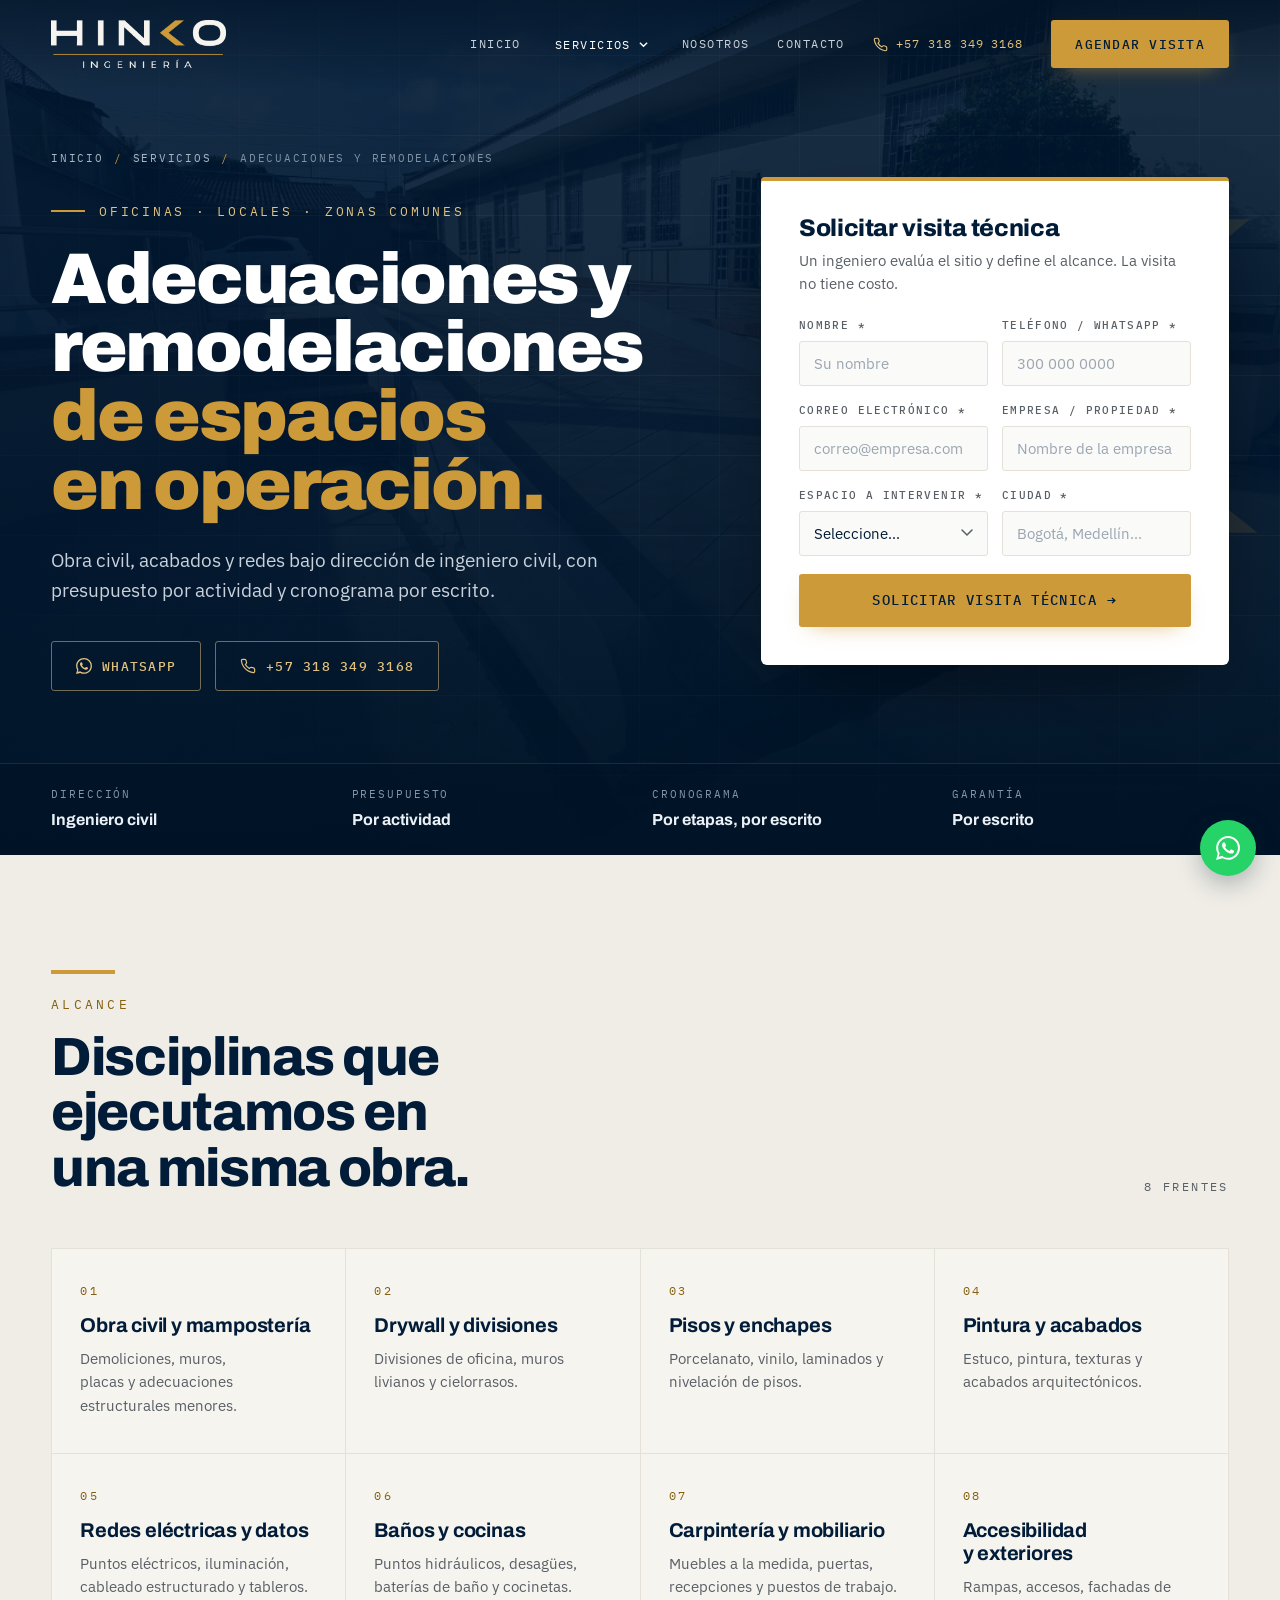
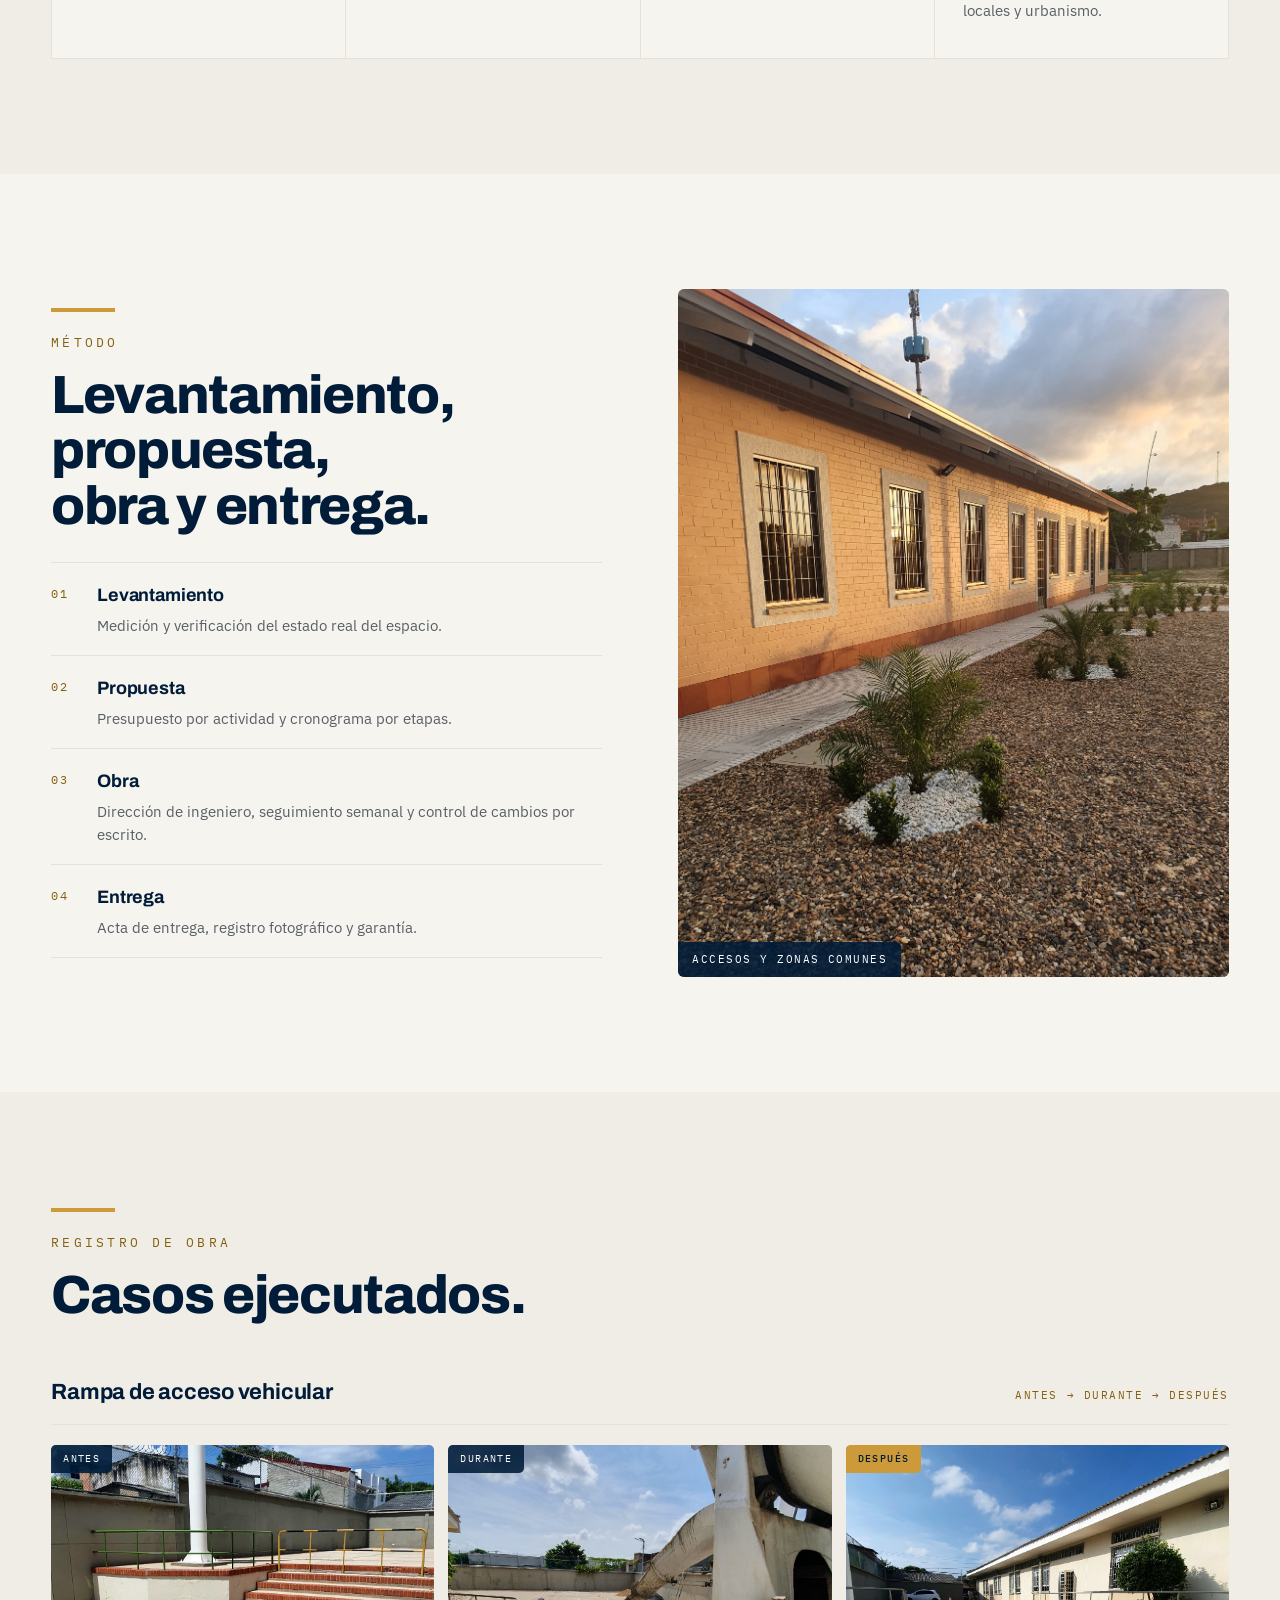
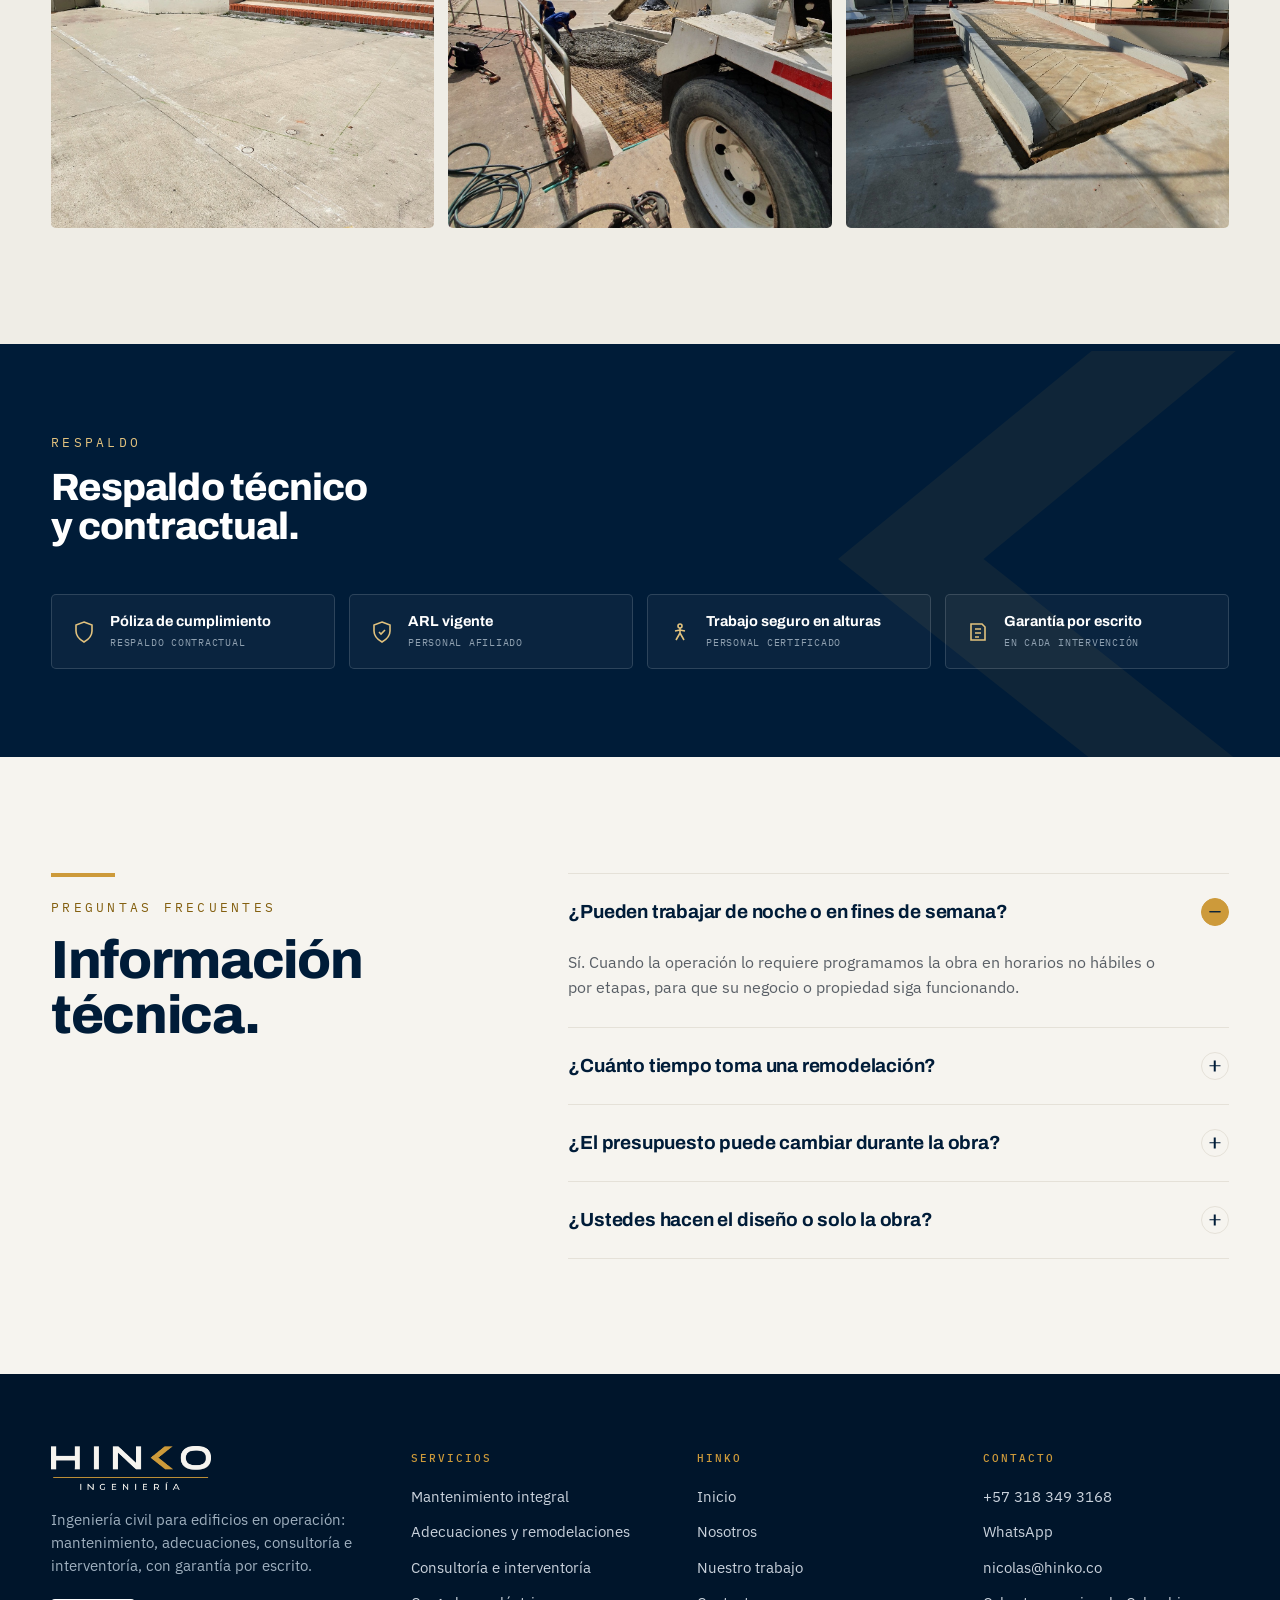
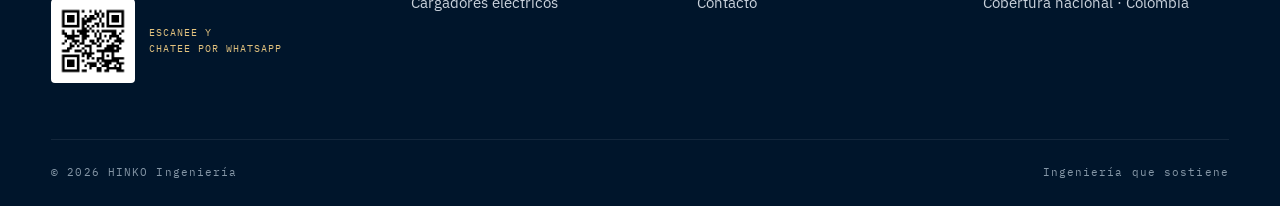
==== commit 2ac9ca8b: "feat: botón flotante de WhatsApp en escritorio Botón verde fijo abajo a la derecha en todas las pági" ====
--- a/adecuaciones-remodelaciones.html
+++ b/adecuaciones-remodelaciones.html
@@ -93,6 +93,7 @@
 <div class="shead reveal"><div><div class="rule"></div><div class="kicker">Alcance</div><h2 class="sec">Disciplinas que ejecutamos en una misma obra.</h2></div><div class="idx">8 frentes</div></div>
 <div class="cgrid"><div class="cc reveal"><div class="n">01</div><h3>Obra civil y mampostería</h3><p>Demoliciones, muros, placas y adecuaciones estructurales menores.</p></div><div class="cc reveal d1"><div class="n">02</div><h3>Drywall y divisiones</h3><p>Divisiones de oficina, muros livianos y cielorrasos.</p></div><div class="cc reveal d2"><div class="n">03</div><h3>Pisos y enchapes</h3><p>Porcelanato, vinilo, laminados y nivelación de pisos.</p></div><div class="cc reveal d3"><div class="n">04</div><h3>Pintura y acabados</h3><p>Estuco, pintura, texturas y acabados arquitectónicos.</p></div><div class="cc reveal"><div class="n">05</div><h3>Redes eléctricas y datos</h3><p>Puntos eléctricos, iluminación, cableado estructurado y tableros.</p></div><div class="cc reveal d1"><div class="n">06</div><h3>Baños y cocinas</h3><p>Puntos hidráulicos, desagües, baterías de baño y cocinetas.</p></div><div class="cc reveal d2"><div class="n">07</div><h3>Carpintería y mobiliario</h3><p>Muebles a la medida, puertas, recepciones y puestos de trabajo.</p></div><div class="cc reveal d3"><div class="n">08</div><h3>Accesibilidad y exteriores</h3><p>Rampas, accesos, fachadas de locales y urbanismo.</p></div></div>
 
+
 </div>
 </section>
 
@@ -137,6 +138,7 @@
   <div><h4>Contacto</h4><ul><li><a href="tel:+573183493168" data-ev="call">+57 318 349 3168</a></li><li><a href="https://wa.me/573183493168?text=Hola%20HINKO%2C%20quisiera%20informaci%C3%B3n%20sobre%20adecuaciones%20y%20remodelaciones." target="_blank" rel="noopener" data-ev="whatsapp">WhatsApp</a></li><li><a href="mailto:nicolas@hinko.co">nicolas@hinko.co</a></li><li><a href="/contacto">Cobertura nacional · Colombia</a></li></ul></div>
 </div>
 <div class="bottom"><span>© 2026 HINKO Ingeniería</span><span>Ingeniería que sostiene</span></div></div></footer>
+<a class="wa-float" href="https://wa.me/573183493168?text=Hola%20HINKO%2C%20quisiera%20informaci%C3%B3n%20sobre%20adecuaciones%20y%20remodelaciones." target="_blank" rel="noopener" data-ev="whatsapp" aria-label="Escríbanos por WhatsApp"><svg viewBox="0 0 24 24" fill="currentColor" aria-hidden="true"><path d="M.057 24l1.687-6.163a11.867 11.867 0 0 1-1.587-5.946C.16 5.335 5.495 0 12.05 0a11.82 11.82 0 0 1 8.413 3.488 11.82 11.82 0 0 1 3.48 8.414c-.003 6.557-5.338 11.892-11.893 11.892a11.9 11.9 0 0 1-5.688-1.448L.057 24zm6.597-3.807c1.676.995 3.276 1.591 5.392 1.592 5.448 0 9.886-4.434 9.889-9.885.002-5.462-4.415-9.89-9.881-9.892-5.452 0-9.887 4.434-9.889 9.884a9.86 9.86 0 0 0 1.515 5.26l-.999 3.648 3.973-1.045zm11.387-5.464c-.074-.124-.272-.198-.57-.347-.297-.149-1.758-.868-2.031-.967-.272-.099-.47-.149-.669.149-.198.297-.768.967-.941 1.165-.173.198-.347.223-.644.074-.297-.149-1.255-.462-2.39-1.475-.883-.788-1.48-1.761-1.653-2.059-.173-.297-.018-.458.13-.606.134-.133.297-.347.446-.521.151-.172.2-.296.3-.495.099-.198.05-.372-.025-.521-.075-.148-.669-1.611-.916-2.206-.242-.579-.487-.501-.669-.51l-.57-.01c-.198 0-.52.074-.792.372s-1.04 1.016-1.04 2.479 1.065 2.876 1.213 3.074c.149.198 2.095 3.2 5.076 4.487.709.306 1.263.489 1.694.626.712.226 1.36.194 1.872.118.571-.085 1.758-.719 2.006-1.413.248-.695.248-1.29.173-1.414z"/></svg><span>Escríbanos por WhatsApp</span></a>
 <div class="abar"><a href="tel:+573183493168" data-ev="call"><svg viewBox="0 0 24 24" fill="none" stroke="currentColor" stroke-width="1.8" stroke-linecap="round" stroke-linejoin="round" aria-hidden="true"><path d="M22 16.9v3a2 2 0 0 1-2.2 2 19.8 19.8 0 0 1-8.6-3.1 19.5 19.5 0 0 1-6-6A19.8 19.8 0 0 1 2.1 4.2 2 2 0 0 1 4.1 2h3a2 2 0 0 1 2 1.7c.1.9.4 1.8.7 2.7a2 2 0 0 1-.5 2.1L8 9.8a16 16 0 0 0 6 6l1.3-1.3a2 2 0 0 1 2.1-.4c.9.3 1.8.6 2.7.7a2 2 0 0 1 1.7 2z"/></svg>Llamar</a><a href="https://wa.me/573183493168?text=Hola%20HINKO%2C%20quisiera%20informaci%C3%B3n%20sobre%20adecuaciones%20y%20remodelaciones." target="_blank" rel="noopener" data-ev="whatsapp"><svg viewBox="0 0 24 24" fill="currentColor" aria-hidden="true"><path d="M.057 24l1.687-6.163a11.867 11.867 0 0 1-1.587-5.946C.16 5.335 5.495 0 12.05 0a11.82 11.82 0 0 1 8.413 3.488 11.82 11.82 0 0 1 3.48 8.414c-.003 6.557-5.338 11.892-11.893 11.892a11.9 11.9 0 0 1-5.688-1.448L.057 24zm6.597-3.807c1.676.995 3.276 1.591 5.392 1.592 5.448 0 9.886-4.434 9.889-9.885.002-5.462-4.415-9.89-9.881-9.892-5.452 0-9.887 4.434-9.889 9.884a9.86 9.86 0 0 0 1.515 5.26l-.999 3.648 3.973-1.045zm11.387-5.464c-.074-.124-.272-.198-.57-.347-.297-.149-1.758-.868-2.031-.967-.272-.099-.47-.149-.669.149-.198.297-.768.967-.941 1.165-.173.198-.347.223-.644.074-.297-.149-1.255-.462-2.39-1.475-.883-.788-1.48-1.761-1.653-2.059-.173-.297-.018-.458.13-.606.134-.133.297-.347.446-.521.151-.172.2-.296.3-.495.099-.198.05-.372-.025-.521-.075-.148-.669-1.611-.916-2.206-.242-.579-.487-.501-.669-.51l-.57-.01c-.198 0-.52.074-.792.372s-1.04 1.016-1.04 2.479 1.065 2.876 1.213 3.074c.149.198 2.095 3.2 5.076 4.487.709.306 1.263.489 1.694.626.712.226 1.36.194 1.872.118.571-.085 1.758-.719 2.006-1.413.248-.695.248-1.29.173-1.414z"/></svg>WhatsApp</a><a href="#agendar" data-ev="agendar_click"><svg viewBox="0 0 24 24" fill="none" stroke="currentColor" stroke-width="1.8" stroke-linecap="round" aria-hidden="true"><rect x="3" y="5" width="18" height="16" rx="2"/><path d="M3 10h18M8 3v4M16 3v4"/></svg>Agendar visita</a></div>
 <script src="site.js" defer></script>
 </body>
--- a/site.css
+++ b/site.css
@@ -313,6 +313,16 @@
 @media(max-width:900px){.foot .top{grid-template-columns:1fr 1fr}}
 @media(max-width:520px){.foot .top{grid-template-columns:1fr}}
 
+/* botón flotante de WhatsApp (escritorio; en móvil ya está en la barra .abar) */
+.wa-float{position:fixed;right:24px;bottom:24px;z-index:40;display:flex;align-items:center;height:56px;min-width:56px;padding:0 16px;border-radius:28px;background:#25D366;color:#fff;text-decoration:none;box-shadow:0 8px 24px rgba(0,28,56,.28);transition:transform .2s,box-shadow .2s}
+.wa-float svg{width:24px;height:24px;flex:none}
+.wa-float span{max-width:0;overflow:hidden;white-space:nowrap;font-family:var(--font-body);font-size:14.5px;font-weight:500;transition:max-width .3s ease,margin .3s ease}
+.wa-float:hover,.wa-float:focus-visible{color:#fff;transform:translateY(-2px);box-shadow:0 12px 28px rgba(0,28,56,.34)}
+.wa-float:hover span,.wa-float:focus-visible span{max-width:220px;margin-left:10px}
+.wa-float:focus-visible{outline:2px solid var(--gold);outline-offset:3px}
+@media(max-width:760px){.wa-float{display:none}}
+@media(prefers-reduced-motion:reduce){.wa-float,.wa-float span{transition:none}}
+
 /* mobile action bar */
 .abar{display:none}
 @media(max-width:760px){
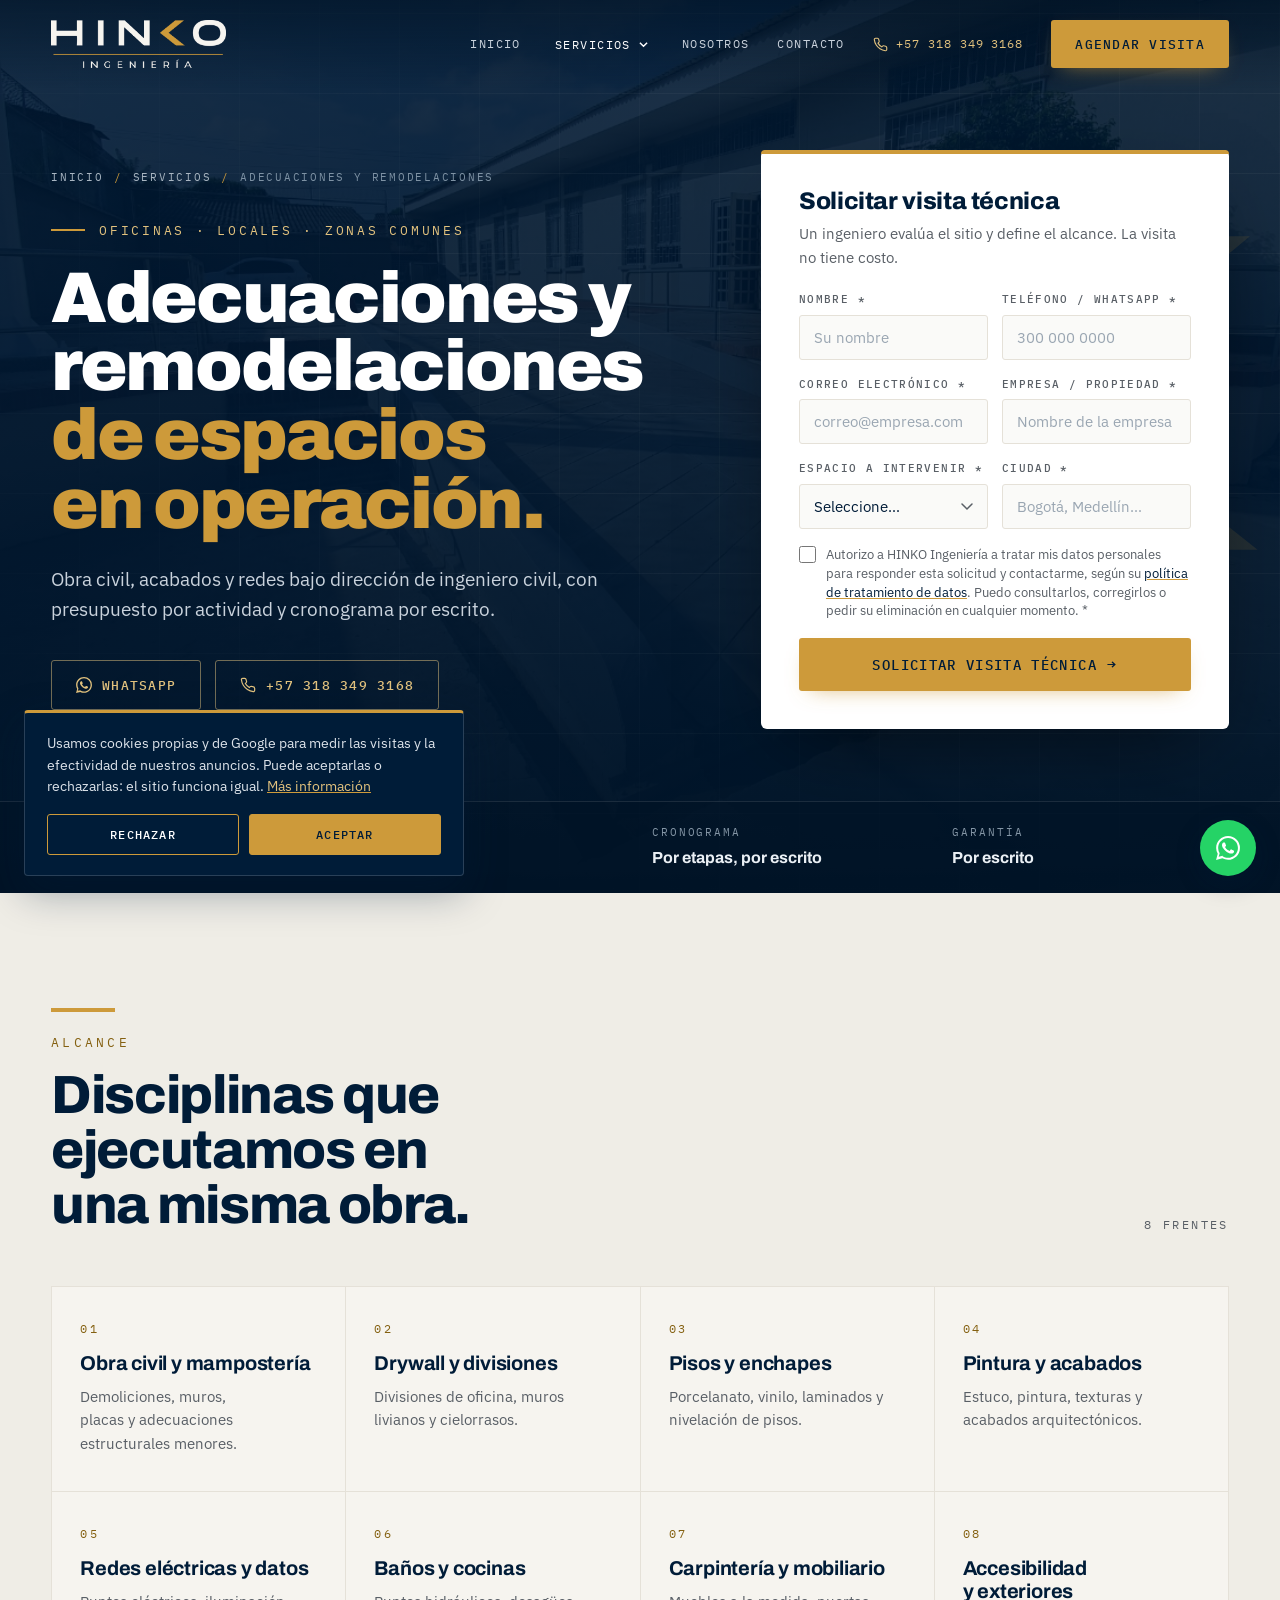
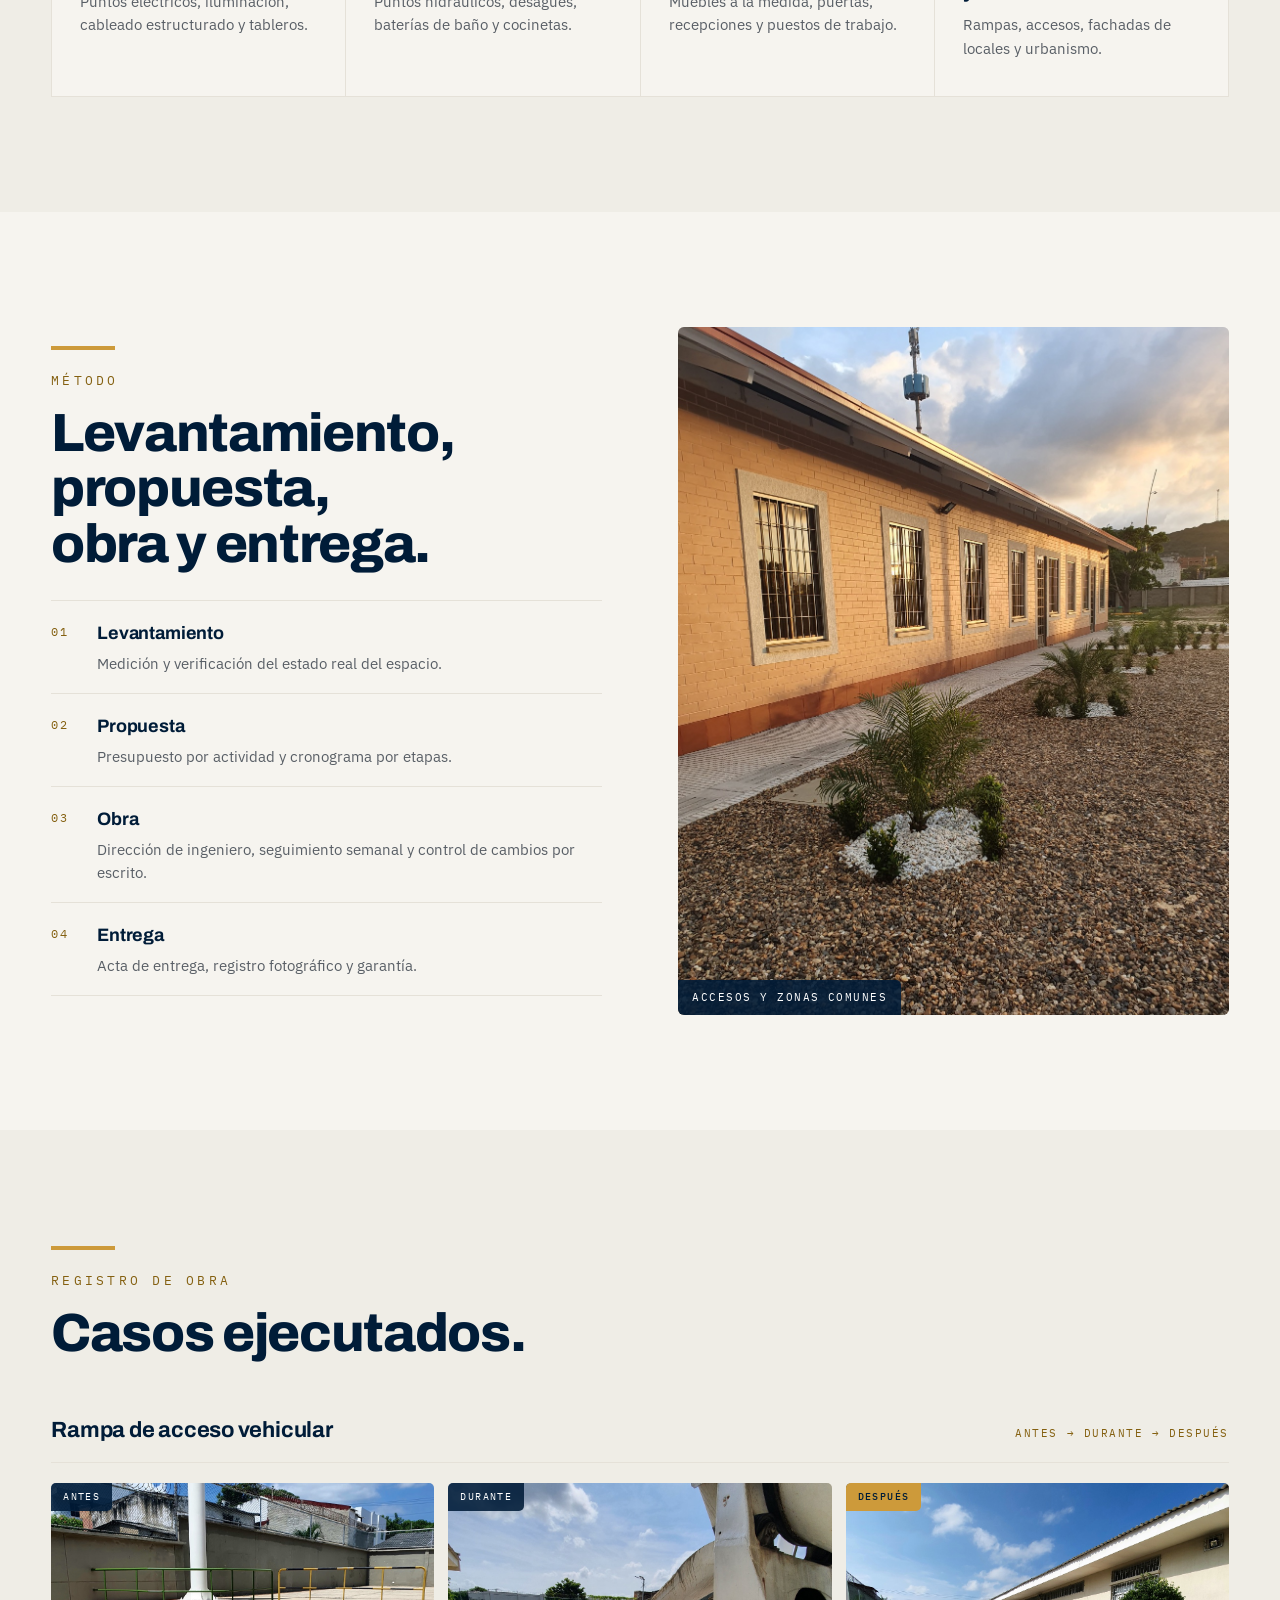
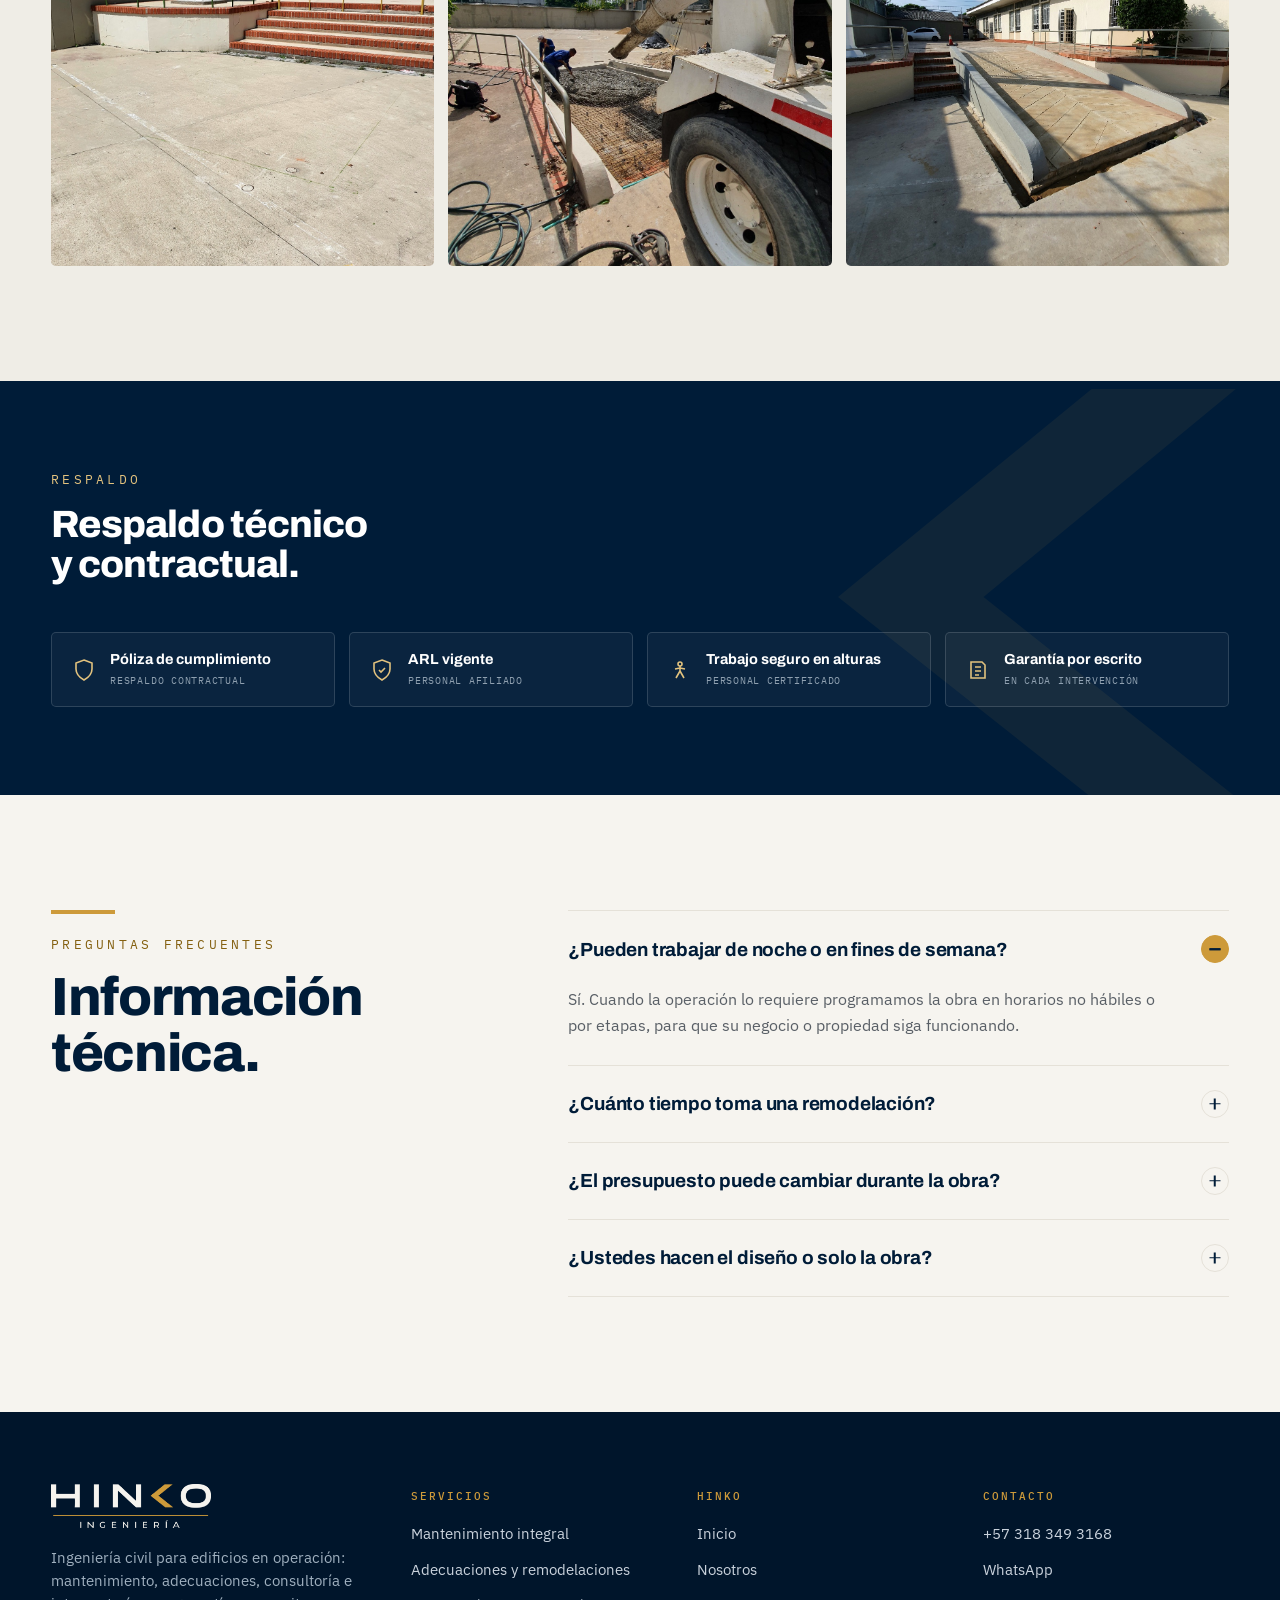
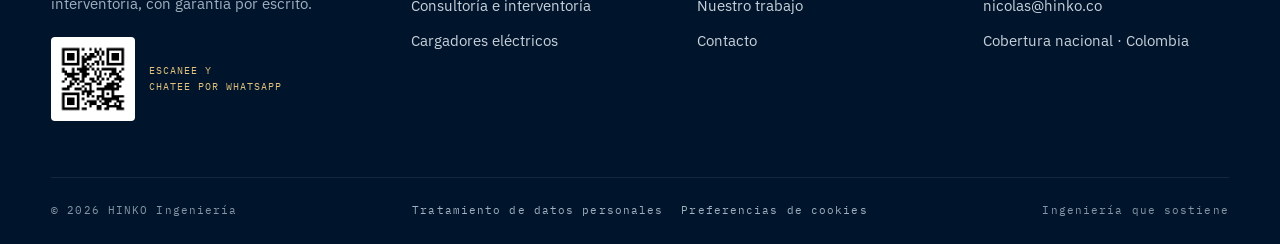
==== commit f14e9f7a: "feat: autorización de datos personales y aviso de cookies (Ley 1581) - Casilla obligatoria (sin prem" ====
--- a/adecuaciones-remodelaciones.html
+++ b/adecuaciones-remodelaciones.html
@@ -1,6 +1,11 @@
 <!DOCTYPE html>
 <html lang="es-CO">
 <head>
+<!-- Consentimiento de cookies (Google Consent Mode v2): mientras el visitante no acepte, las etiquetas de Google no guardan cookies de medición ni de publicidad. La decisión la guarda site.js. -->
+<script>window.dataLayer=window.dataLayer||[];function gtag(){dataLayer.push(arguments);}
+(function(){var v='denied';try{var c=JSON.parse(localStorage.getItem('hk_cookies')||'null');if(c&&c.v==='aceptadas'&&Date.now()-c.t<31536e6)v='granted';}catch(e){}
+gtag('consent','default',{analytics_storage:v,ad_storage:v,ad_user_data:v,ad_personalization:v,functionality_storage:'granted',security_storage:'granted',wait_for_update:500});
+gtag('set','ads_data_redaction',true);})();</script>
 <!-- Google Tag Manager -->
 <script>(function(w,d,s,l,i){w[l]=w[l]||[];w[l].push({'gtm.start':
 new Date().getTime(),event:'gtm.js'});var f=d.getElementsByTagName(s)[0],
@@ -77,6 +82,7 @@
   
   
   <input type="text" name="_hp" value="" autocomplete="off" tabindex="-1" aria-hidden="true" style="position:absolute;left:-9999px;width:1px;height:1px;opacity:0;" />
+  <label class="fchk"><input type="checkbox" name="autoriza_datos" value="si" required /><span>Autorizo a HINKO Ingeniería a tratar mis datos personales para responder esta solicitud y contactarme, según su <a href="/tratamiento-de-datos" target="_blank" rel="noopener">política de tratamiento de datos</a>. Puedo consultarlos, corregirlos o pedir su eliminación en cualquier momento. *</span></label>
   <p class="err">Revise los campos marcados con * o escríbanos por WhatsApp.</p>
   <button type="submit" class="btn">Solicitar visita técnica <span class="ar">→</span></button>
   
@@ -137,7 +143,7 @@
   <div><h4>HINKO</h4><ul><li><a href="/">Inicio</a></li><li><a href="/nosotros">Nosotros</a></li><li><a href="/#trabajo">Nuestro trabajo</a></li><li><a href="/contacto">Contacto</a></li></ul></div>
   <div><h4>Contacto</h4><ul><li><a href="tel:+573183493168" data-ev="call">+57 318 349 3168</a></li><li><a href="https://wa.me/573183493168?text=Hola%20HINKO%2C%20quisiera%20informaci%C3%B3n%20sobre%20adecuaciones%20y%20remodelaciones." target="_blank" rel="noopener" data-ev="whatsapp">WhatsApp</a></li><li><a href="mailto:nicolas@hinko.co">nicolas@hinko.co</a></li><li><a href="/contacto">Cobertura nacional · Colombia</a></li></ul></div>
 </div>
-<div class="bottom"><span>© 2026 HINKO Ingeniería</span><span>Ingeniería que sostiene</span></div></div></footer>
+<div class="bottom"><span>© 2026 HINKO Ingeniería</span><span class="legal"><a href="/tratamiento-de-datos">Tratamiento de datos personales</a><button type="button" class="ck-open">Preferencias de cookies</button></span><span>Ingeniería que sostiene</span></div></div></footer>
 <a class="wa-float" href="https://wa.me/573183493168?text=Hola%20HINKO%2C%20quisiera%20informaci%C3%B3n%20sobre%20adecuaciones%20y%20remodelaciones." target="_blank" rel="noopener" data-ev="whatsapp" aria-label="Escríbanos por WhatsApp"><svg viewBox="0 0 24 24" fill="currentColor" aria-hidden="true"><path d="M.057 24l1.687-6.163a11.867 11.867 0 0 1-1.587-5.946C.16 5.335 5.495 0 12.05 0a11.82 11.82 0 0 1 8.413 3.488 11.82 11.82 0 0 1 3.48 8.414c-.003 6.557-5.338 11.892-11.893 11.892a11.9 11.9 0 0 1-5.688-1.448L.057 24zm6.597-3.807c1.676.995 3.276 1.591 5.392 1.592 5.448 0 9.886-4.434 9.889-9.885.002-5.462-4.415-9.89-9.881-9.892-5.452 0-9.887 4.434-9.889 9.884a9.86 9.86 0 0 0 1.515 5.26l-.999 3.648 3.973-1.045zm11.387-5.464c-.074-.124-.272-.198-.57-.347-.297-.149-1.758-.868-2.031-.967-.272-.099-.47-.149-.669.149-.198.297-.768.967-.941 1.165-.173.198-.347.223-.644.074-.297-.149-1.255-.462-2.39-1.475-.883-.788-1.48-1.761-1.653-2.059-.173-.297-.018-.458.13-.606.134-.133.297-.347.446-.521.151-.172.2-.296.3-.495.099-.198.05-.372-.025-.521-.075-.148-.669-1.611-.916-2.206-.242-.579-.487-.501-.669-.51l-.57-.01c-.198 0-.52.074-.792.372s-1.04 1.016-1.04 2.479 1.065 2.876 1.213 3.074c.149.198 2.095 3.2 5.076 4.487.709.306 1.263.489 1.694.626.712.226 1.36.194 1.872.118.571-.085 1.758-.719 2.006-1.413.248-.695.248-1.29.173-1.414z"/></svg><span>Escríbanos por WhatsApp</span></a>
 <div class="abar"><a href="tel:+573183493168" data-ev="call"><svg viewBox="0 0 24 24" fill="none" stroke="currentColor" stroke-width="1.8" stroke-linecap="round" stroke-linejoin="round" aria-hidden="true"><path d="M22 16.9v3a2 2 0 0 1-2.2 2 19.8 19.8 0 0 1-8.6-3.1 19.5 19.5 0 0 1-6-6A19.8 19.8 0 0 1 2.1 4.2 2 2 0 0 1 4.1 2h3a2 2 0 0 1 2 1.7c.1.9.4 1.8.7 2.7a2 2 0 0 1-.5 2.1L8 9.8a16 16 0 0 0 6 6l1.3-1.3a2 2 0 0 1 2.1-.4c.9.3 1.8.6 2.7.7a2 2 0 0 1 1.7 2z"/></svg>Llamar</a><a href="https://wa.me/573183493168?text=Hola%20HINKO%2C%20quisiera%20informaci%C3%B3n%20sobre%20adecuaciones%20y%20remodelaciones." target="_blank" rel="noopener" data-ev="whatsapp"><svg viewBox="0 0 24 24" fill="currentColor" aria-hidden="true"><path d="M.057 24l1.687-6.163a11.867 11.867 0 0 1-1.587-5.946C.16 5.335 5.495 0 12.05 0a11.82 11.82 0 0 1 8.413 3.488 11.82 11.82 0 0 1 3.48 8.414c-.003 6.557-5.338 11.892-11.893 11.892a11.9 11.9 0 0 1-5.688-1.448L.057 24zm6.597-3.807c1.676.995 3.276 1.591 5.392 1.592 5.448 0 9.886-4.434 9.889-9.885.002-5.462-4.415-9.89-9.881-9.892-5.452 0-9.887 4.434-9.889 9.884a9.86 9.86 0 0 0 1.515 5.26l-.999 3.648 3.973-1.045zm11.387-5.464c-.074-.124-.272-.198-.57-.347-.297-.149-1.758-.868-2.031-.967-.272-.099-.47-.149-.669.149-.198.297-.768.967-.941 1.165-.173.198-.347.223-.644.074-.297-.149-1.255-.462-2.39-1.475-.883-.788-1.48-1.761-1.653-2.059-.173-.297-.018-.458.13-.606.134-.133.297-.347.446-.521.151-.172.2-.296.3-.495.099-.198.05-.372-.025-.521-.075-.148-.669-1.611-.916-2.206-.242-.579-.487-.501-.669-.51l-.57-.01c-.198 0-.52.074-.792.372s-1.04 1.016-1.04 2.479 1.065 2.876 1.213 3.074c.149.198 2.095 3.2 5.076 4.487.709.306 1.263.489 1.694.626.712.226 1.36.194 1.872.118.571-.085 1.758-.719 2.006-1.413.248-.695.248-1.29.173-1.414z"/></svg>WhatsApp</a><a href="#agendar" data-ev="agendar_click"><svg viewBox="0 0 24 24" fill="none" stroke="currentColor" stroke-width="1.8" stroke-linecap="round" aria-hidden="true"><rect x="3" y="5" width="18" height="16" rx="2"/><path d="M3 10h18M8 3v4M16 3v4"/></svg>Agendar visita</a></div>
 <script src="site.js" defer></script>
--- a/site.css
+++ b/site.css
@@ -313,6 +313,43 @@
 @media(max-width:900px){.foot .top{grid-template-columns:1fr 1fr}}
 @media(max-width:520px){.foot .top{grid-template-columns:1fr}}
 
+/* casilla de autorización de datos personales (formularios) */
+.fchk{display:flex;gap:10px;align-items:flex-start;font-size:12.5px;line-height:1.5;color:var(--graphite);cursor:pointer}
+.fchk input{flex:none;width:17px;height:17px;margin:1px 0 0;accent-color:var(--gold-deep);cursor:pointer}
+.fchk a{color:var(--navy)}
+.hk-form.tried .fchk input:invalid{outline:2px solid #C27070;outline-offset:1px}
+.hk-form.tried .fchk input:invalid+span{color:#9B2C2C}
+
+/* pie: enlaces legales */
+.foot .bottom .legal{display:flex;gap:18px;flex-wrap:wrap}
+.foot .bottom .legal a,.foot .bottom .legal button{font:inherit;letter-spacing:inherit;color:#9FB0BF;text-decoration:none;background:none;border:0;padding:0;cursor:pointer}
+.foot .bottom .legal a:hover,.foot .bottom .legal button:hover{color:var(--gold-soft)}
+
+/* aviso de cookies */
+.ckbar{position:fixed;left:24px;bottom:24px;z-index:41;max-width:440px;background:var(--navy);color:#DCE3EA;border:1px solid rgba(255,255,255,.16);border-top:3px solid var(--gold);border-radius:4px;padding:20px 22px;box-shadow:0 16px 40px rgba(0,28,56,.35);font-size:14px;line-height:1.55}
+.ckbar[hidden]{display:none}
+.ckbar p{margin:0 0 16px}
+.ckbar a{color:var(--gold-soft)}
+.ckbar .b{display:flex;gap:10px}
+.ckbar button{flex:1;font-family:var(--font-mono);font-size:12px;letter-spacing:.1em;text-transform:uppercase;font-weight:500;padding:12px 16px;border-radius:3px;cursor:pointer;border:1px solid var(--gold);background:transparent;color:#fff}
+.ckbar button[data-ck=aceptadas]{background:var(--gold);color:var(--navy)}
+.ckbar button:focus-visible{outline:2px solid #fff;outline-offset:2px}
+@media(max-width:760px){.ckbar{left:0;right:0;bottom:60px;max-width:none;border-radius:0;padding:16px 20px}}
+
+/* página de política de tratamiento de datos */
+.doc{max-width:780px}
+.doc h2{font-family:var(--font-display);font-weight:800;font-size:clamp(21px,2.2vw,26px);letter-spacing:-.01em;color:var(--navy);margin:48px 0 12px;scroll-margin-top:96px}
+.doc h2:first-child{margin-top:0}
+.doc h2 .n{font-family:var(--font-mono);font-size:13px;font-weight:500;color:var(--gold-deep);margin-right:12px;letter-spacing:.1em}
+.doc p,.doc li{font-size:16px;color:var(--graphite);line-height:1.7}
+.doc ul{padding-left:20px;margin:0 0 14px}
+.doc li{margin-bottom:6px}
+.doc strong{color:var(--navy);font-weight:600}
+.doc .meta{font-family:var(--font-mono);font-size:12px;letter-spacing:.1em;text-transform:uppercase;color:var(--graphite);margin:0 0 36px}
+.doc table{width:100%;border-collapse:collapse;margin:8px 0 16px;font-size:14.5px}
+.doc th,.doc td{text-align:left;padding:10px 12px;border-bottom:1px solid var(--mist);vertical-align:top;color:var(--graphite)}
+.doc th{font-family:var(--font-mono);font-size:11px;letter-spacing:.12em;text-transform:uppercase;color:var(--navy);font-weight:500}
+
 /* botón flotante de WhatsApp (escritorio; en móvil ya está en la barra .abar) */
 .wa-float{position:fixed;right:24px;bottom:24px;z-index:40;display:flex;align-items:center;height:56px;min-width:56px;padding:0 16px;border-radius:28px;background:#25D366;color:#fff;text-decoration:none;box-shadow:0 8px 24px rgba(0,28,56,.28);transition:transform .2s,box-shadow .2s}
 .wa-float svg{width:24px;height:24px;flex:none}
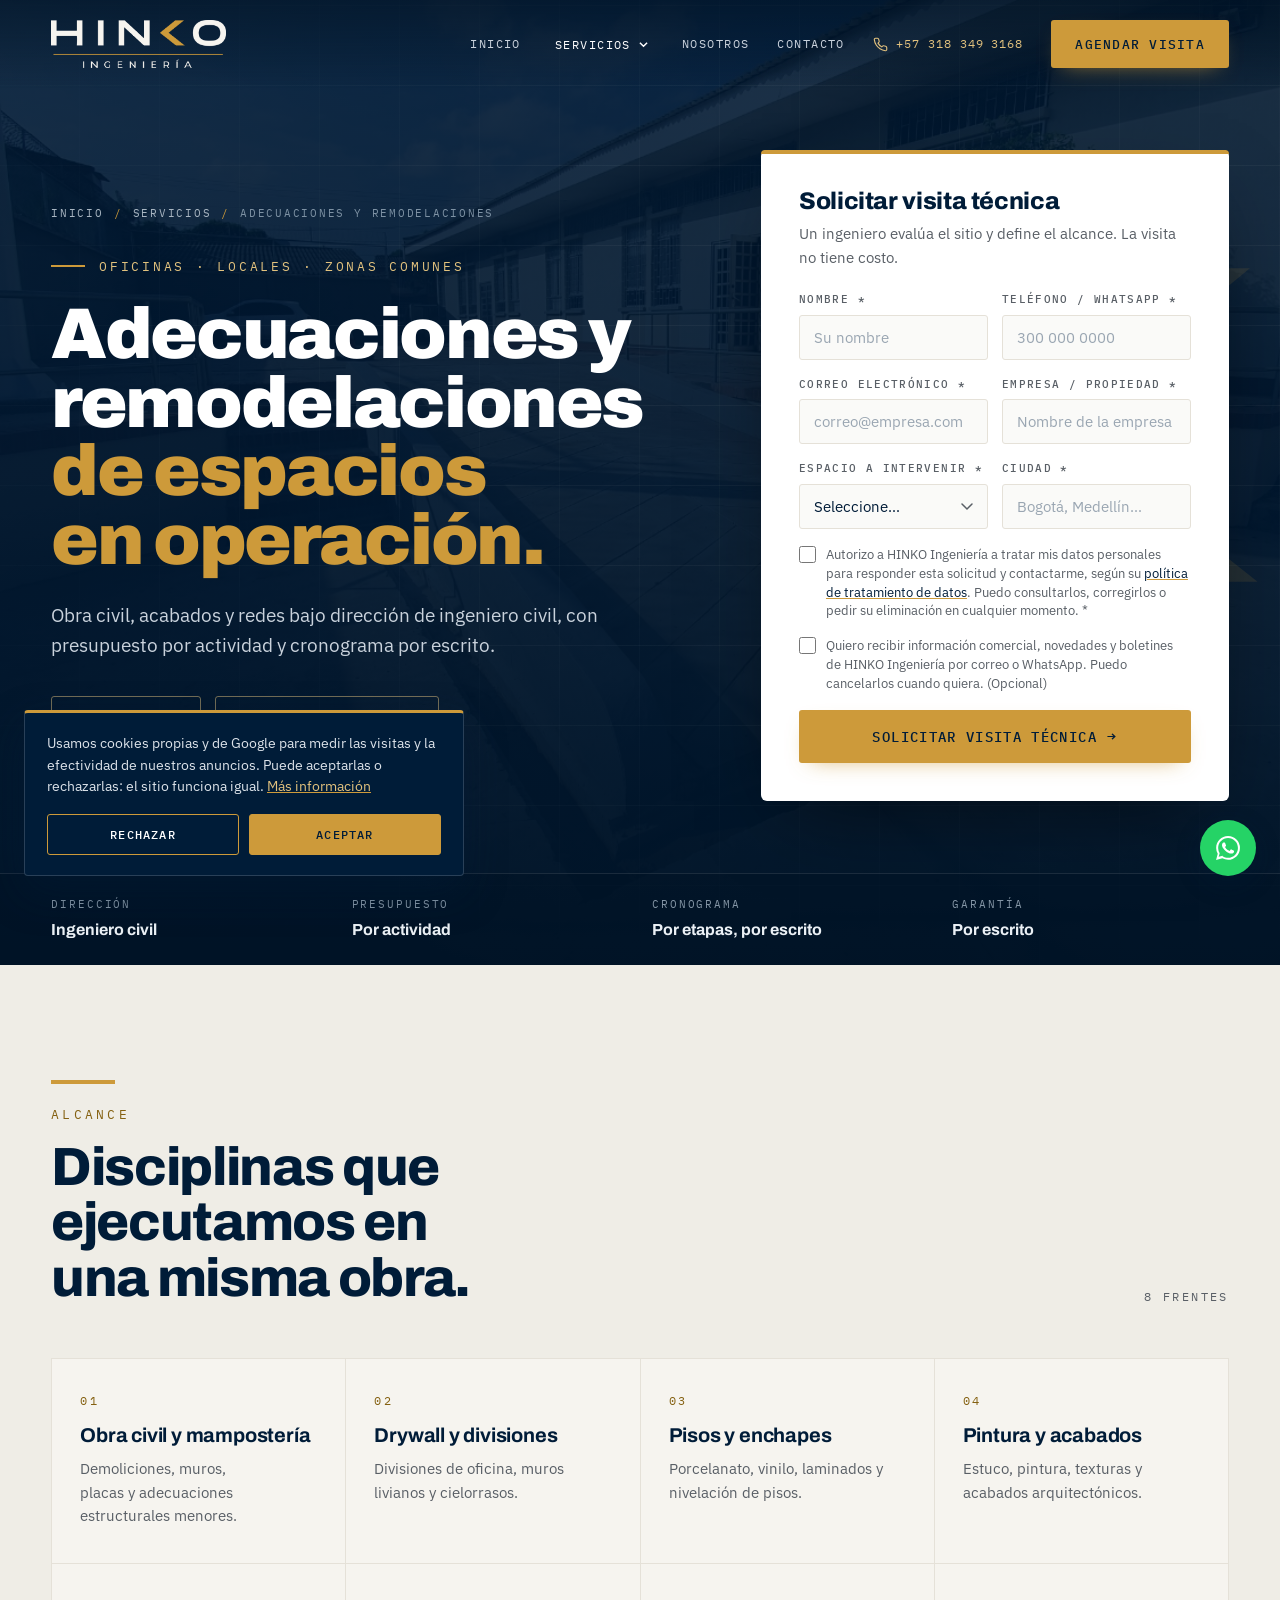
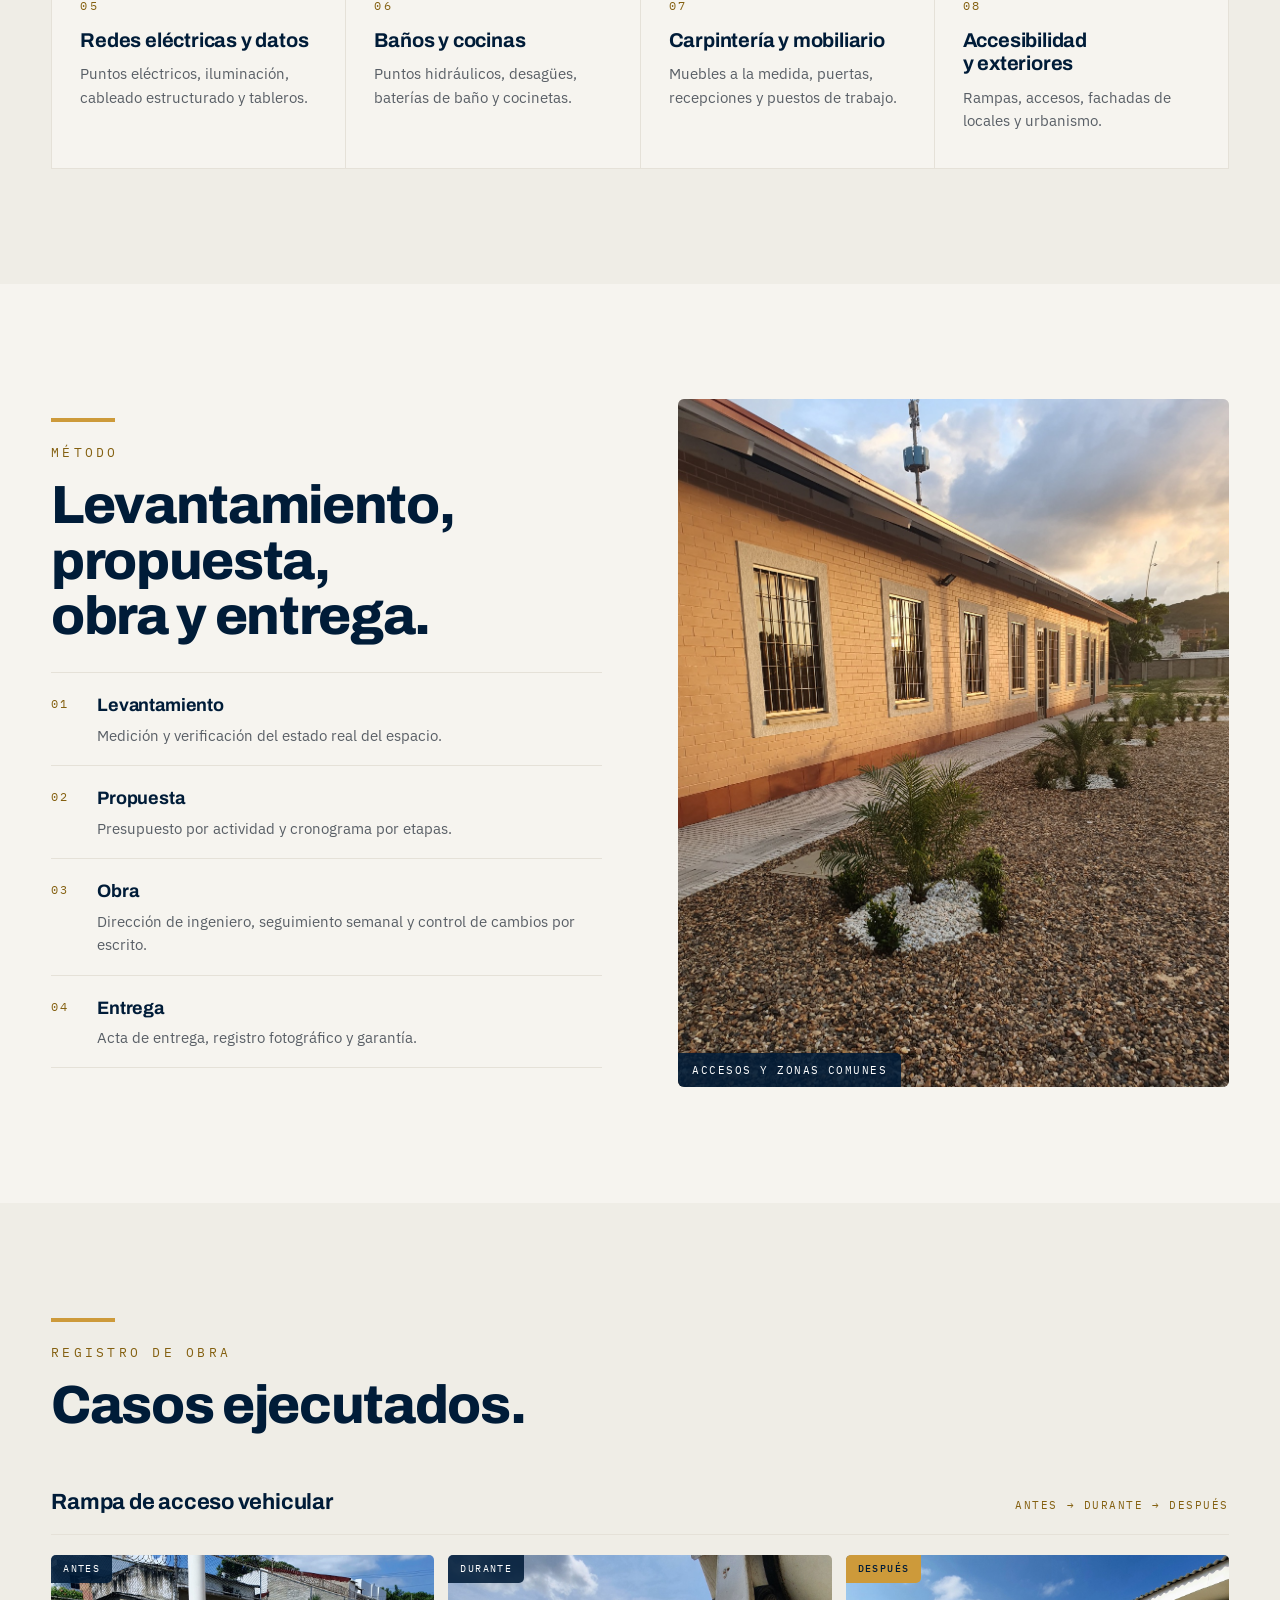
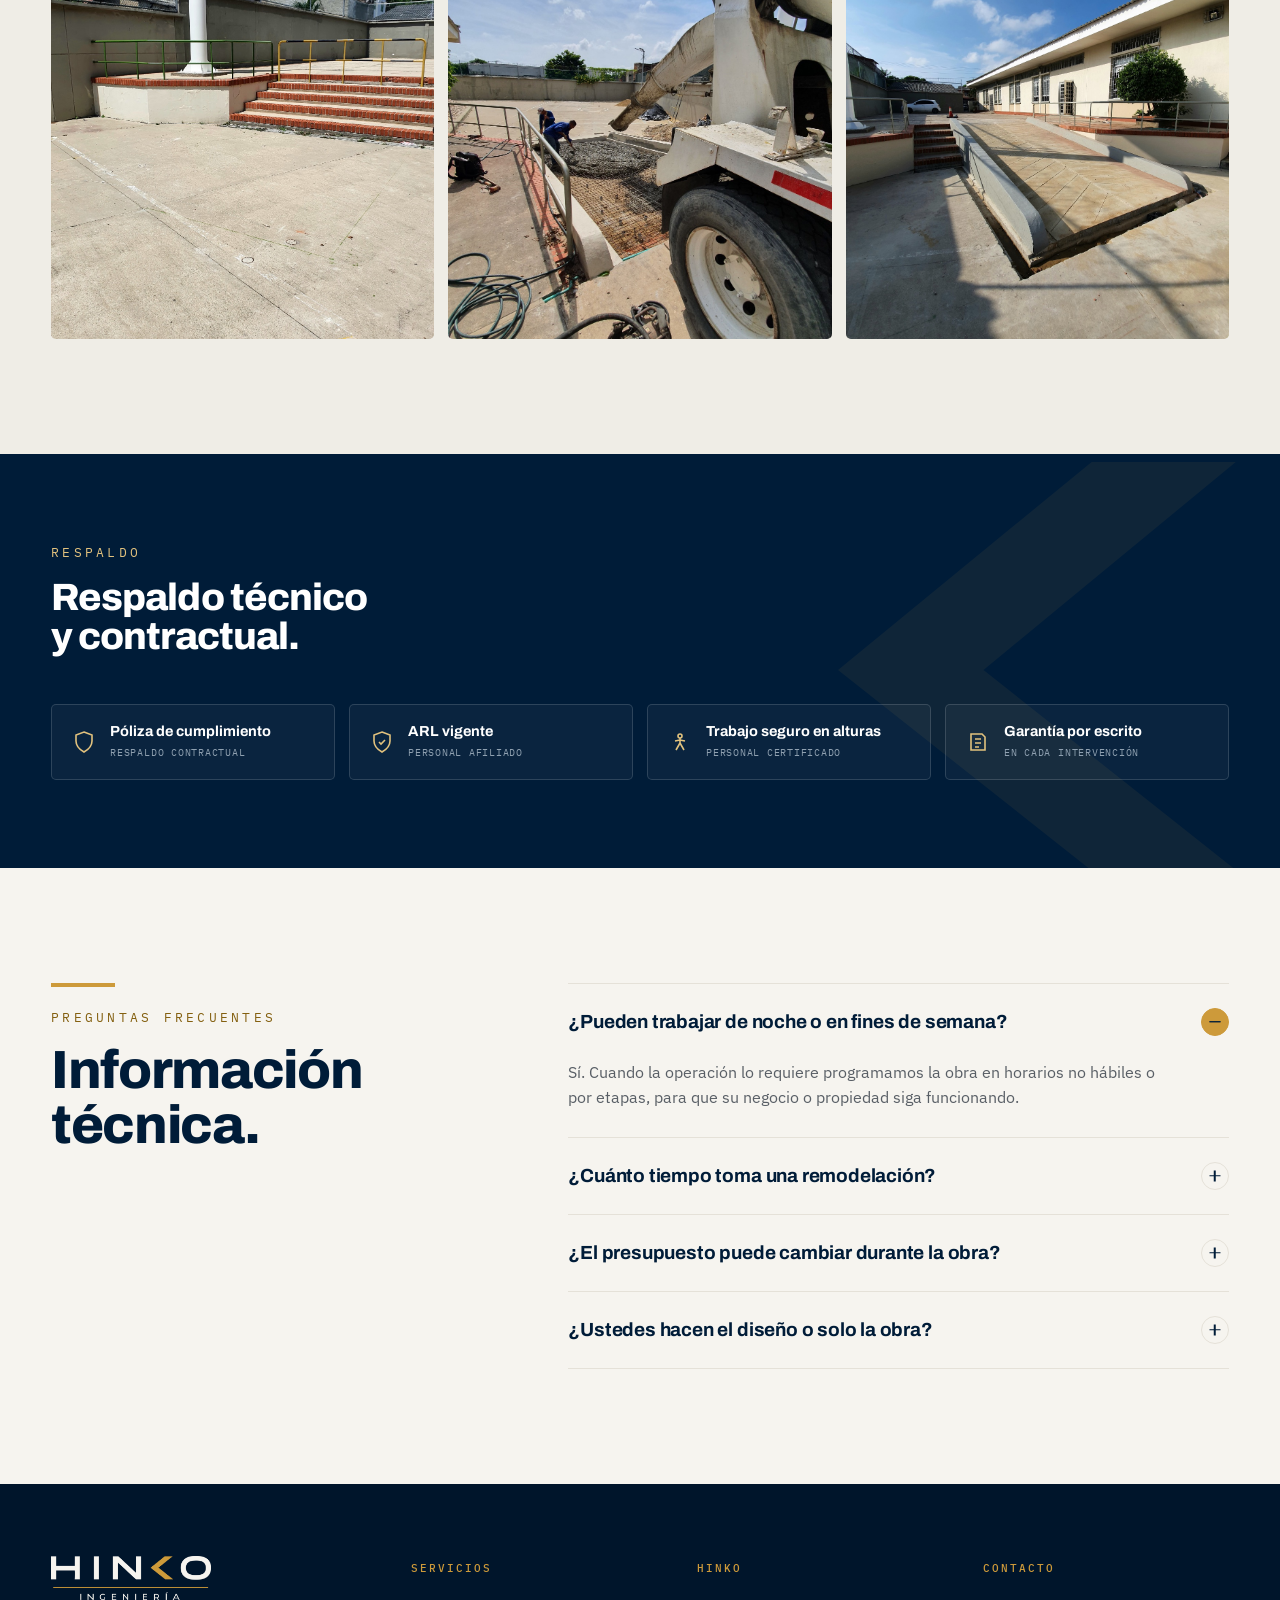
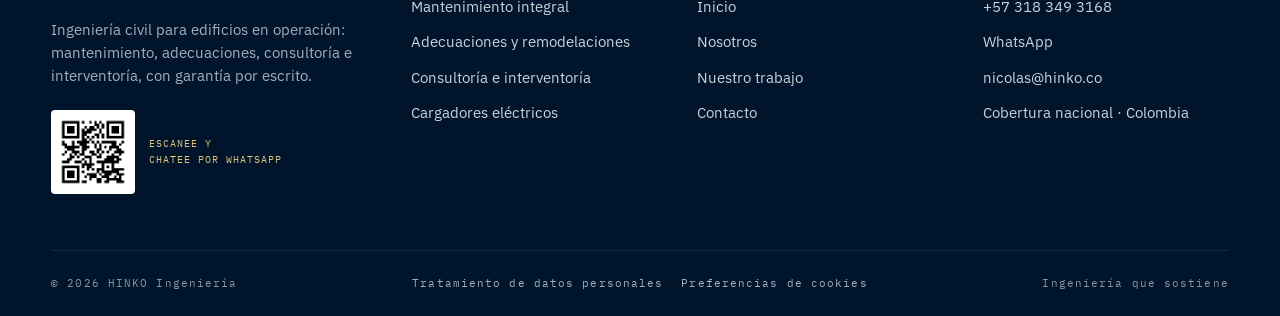
==== commit 128cf82b: "feat: datos del RUT en la política y casilla opcional de información comercial - Política de tratami" ====
--- a/adecuaciones-remodelaciones.html
+++ b/adecuaciones-remodelaciones.html
@@ -83,6 +83,7 @@
   
   <input type="text" name="_hp" value="" autocomplete="off" tabindex="-1" aria-hidden="true" style="position:absolute;left:-9999px;width:1px;height:1px;opacity:0;" />
   <label class="fchk"><input type="checkbox" name="autoriza_datos" value="si" required /><span>Autorizo a HINKO Ingeniería a tratar mis datos personales para responder esta solicitud y contactarme, según su <a href="/tratamiento-de-datos" target="_blank" rel="noopener">política de tratamiento de datos</a>. Puedo consultarlos, corregirlos o pedir su eliminación en cualquier momento. *</span></label>
+  <label class="fchk"><input type="checkbox" name="autoriza_comercial" value="si" /><span>Quiero recibir información comercial, novedades y boletines de HINKO Ingeniería por correo o WhatsApp. Puedo cancelarlos cuando quiera. (Opcional)</span></label>
   <p class="err">Revise los campos marcados con * o escríbanos por WhatsApp.</p>
   <button type="submit" class="btn">Solicitar visita técnica <span class="ar">→</span></button>
   
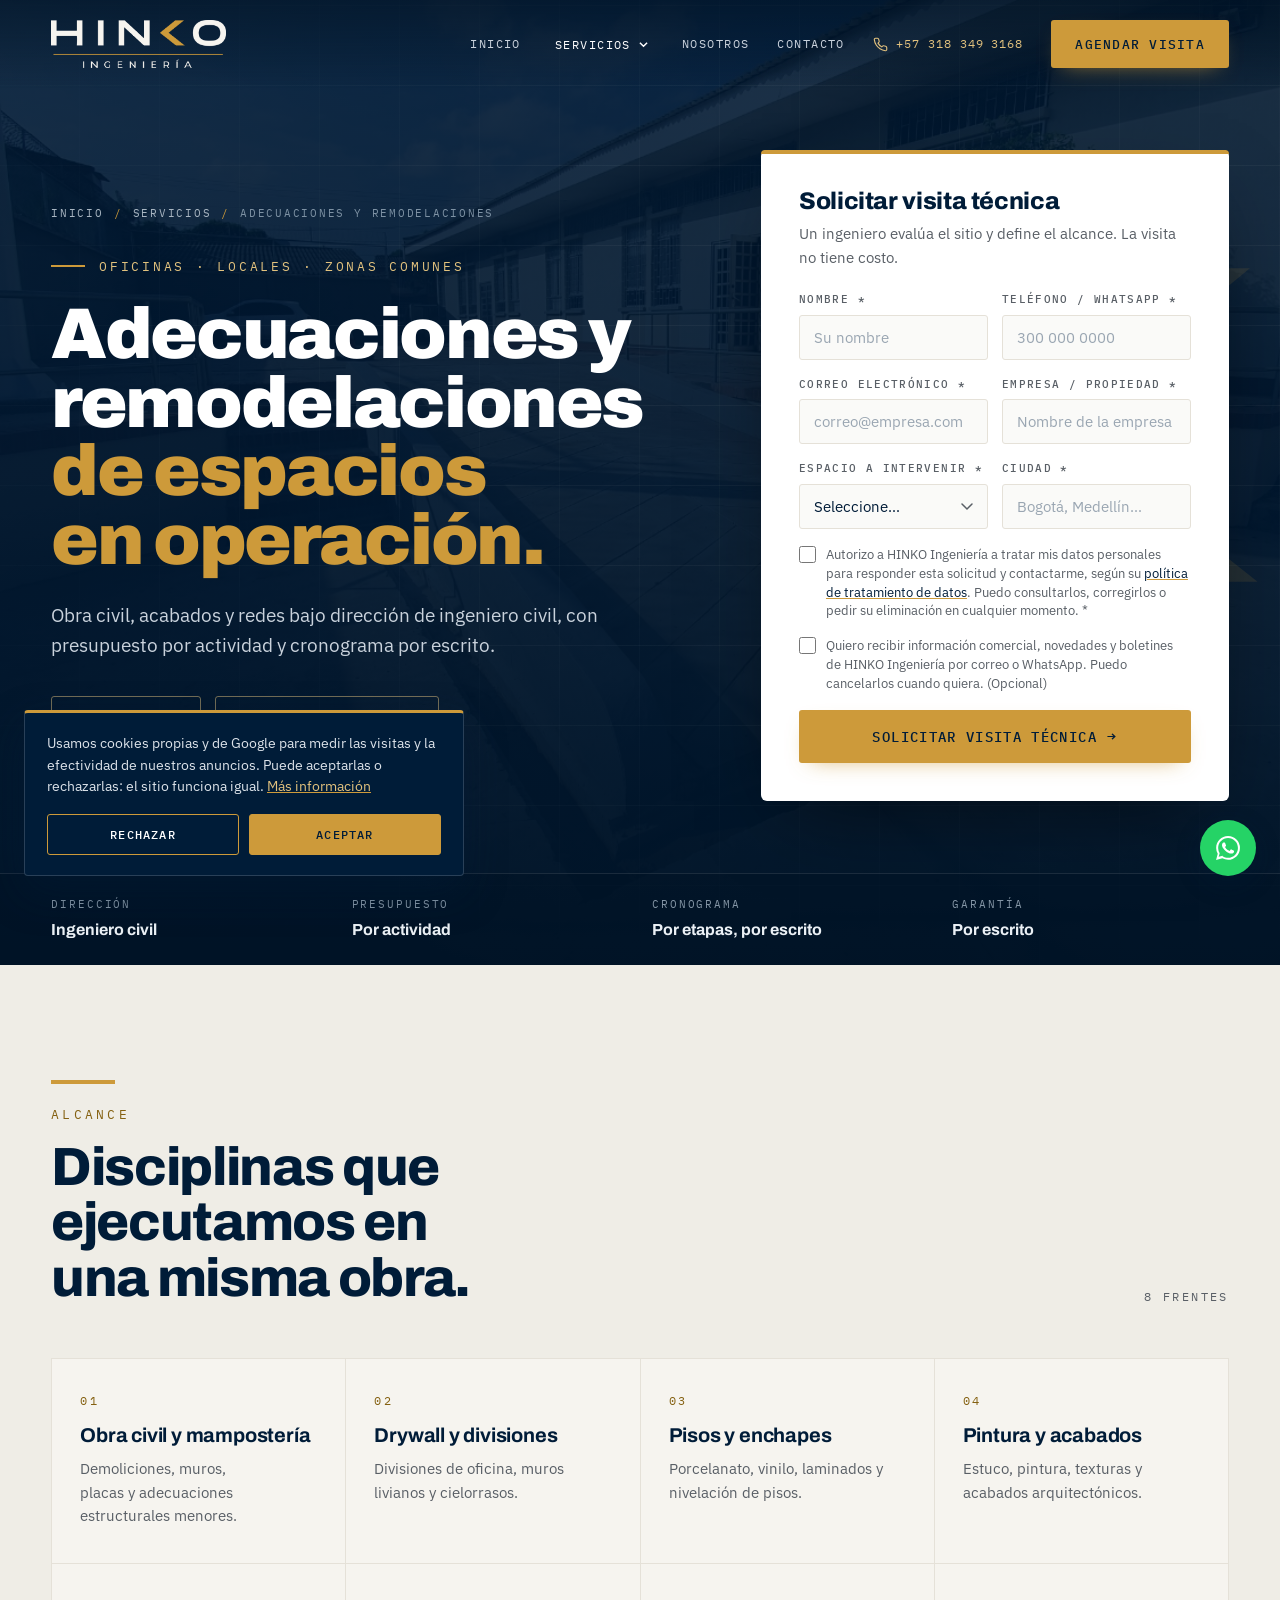
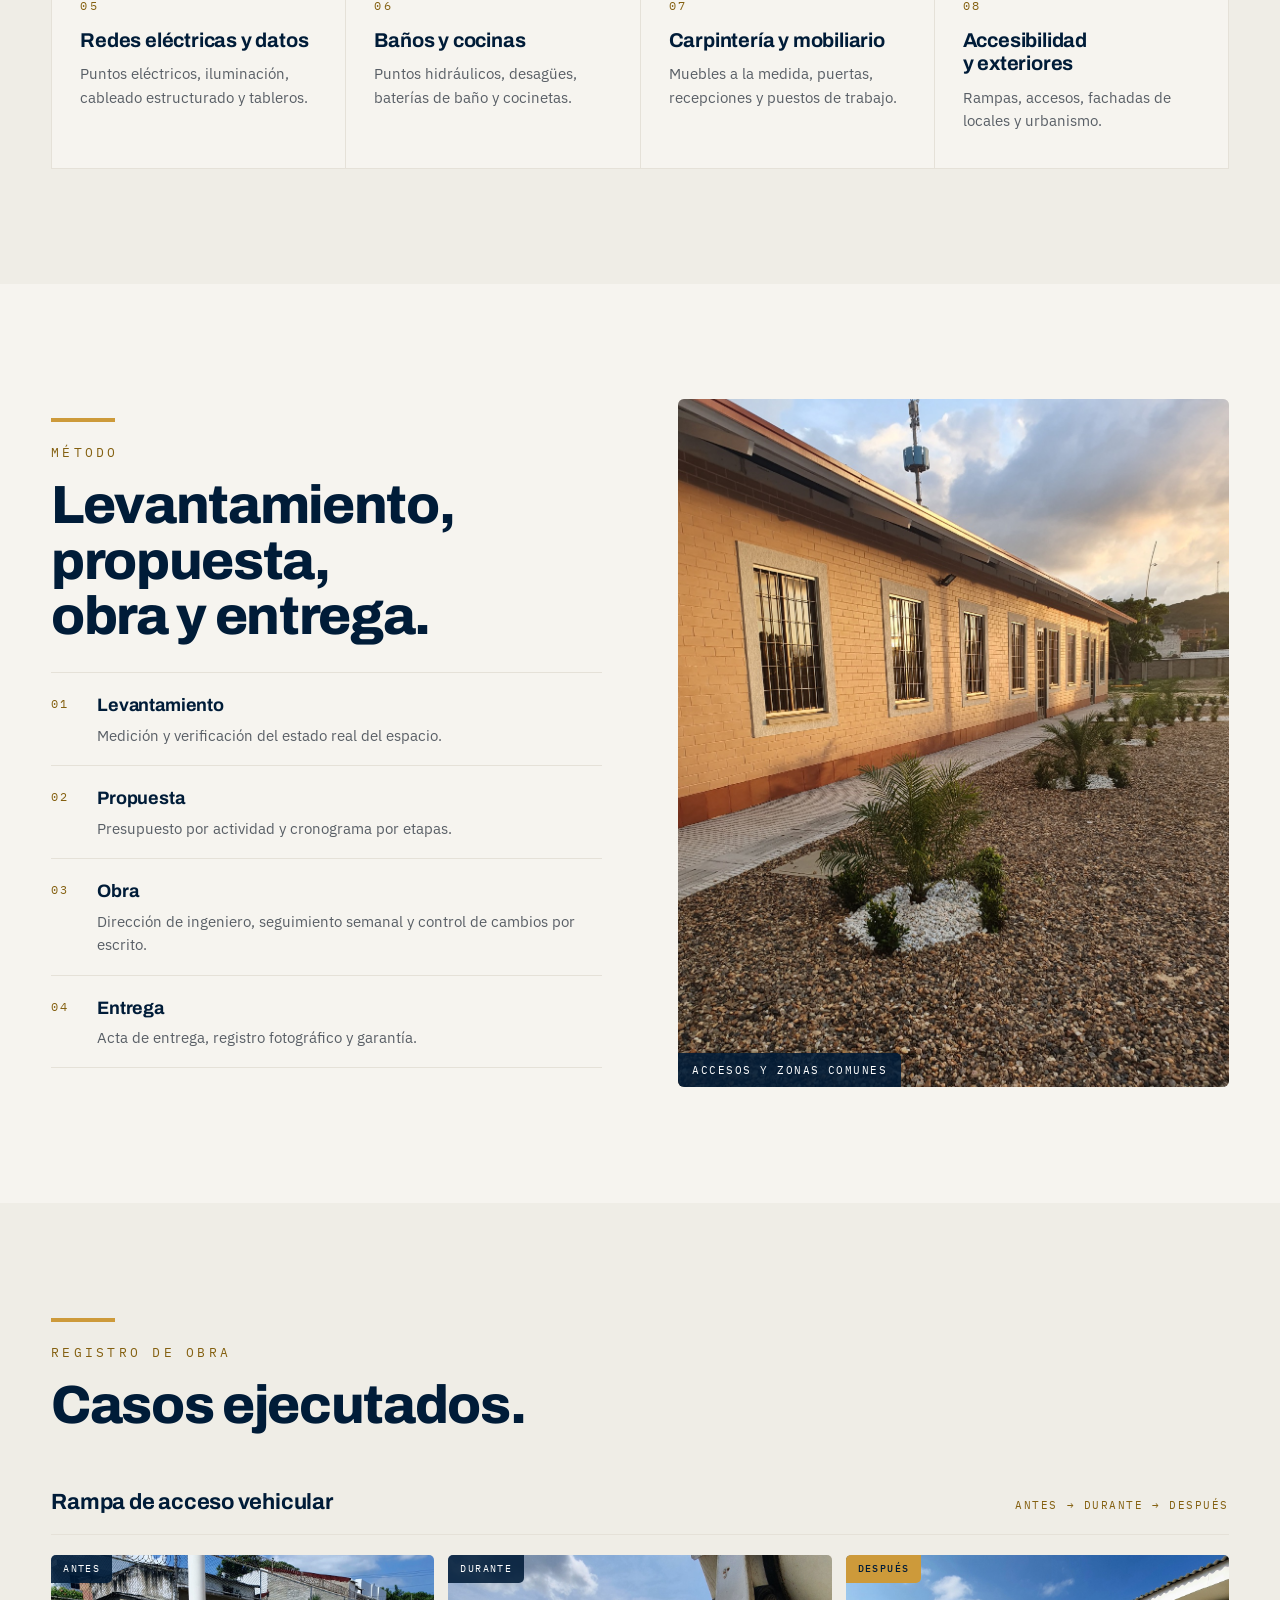
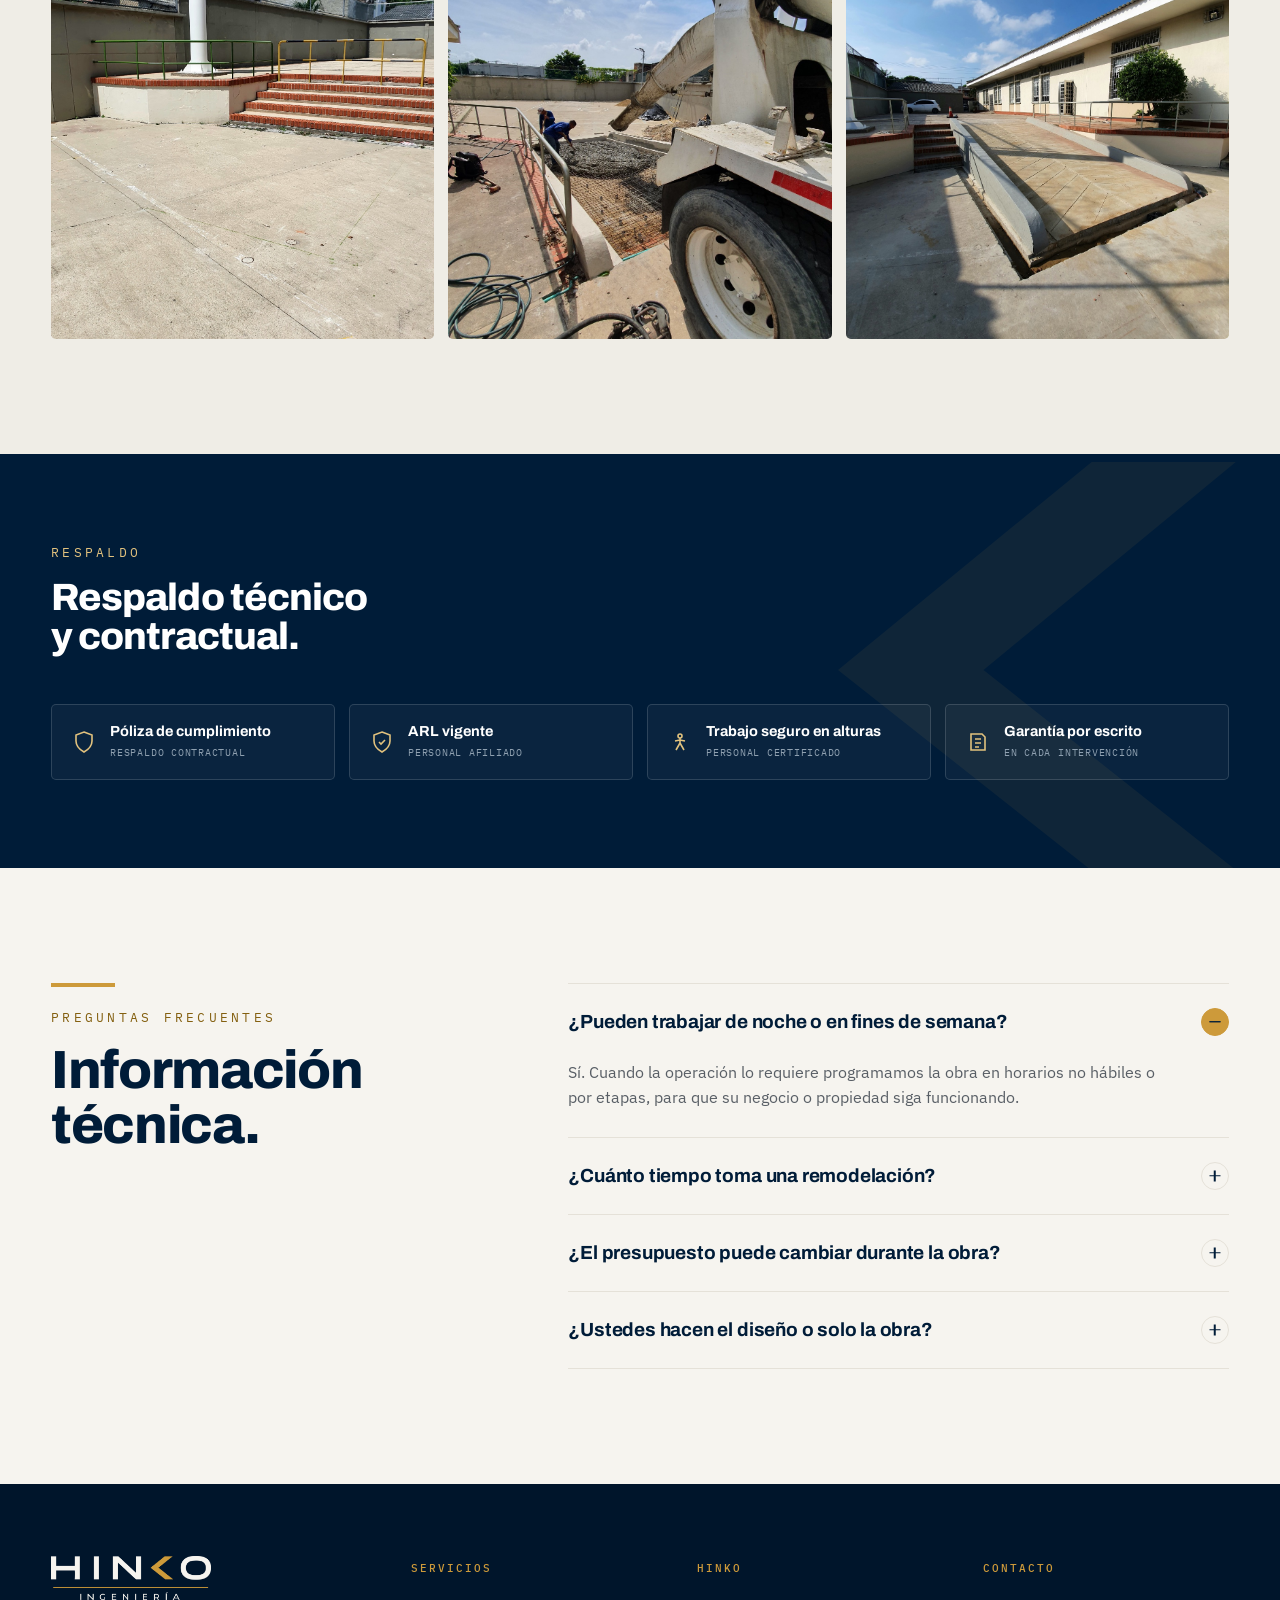
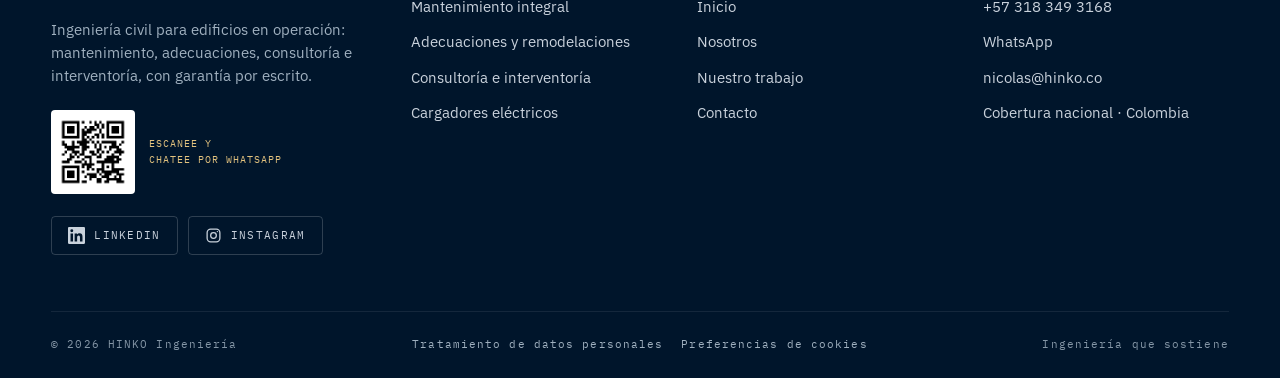
==== commit cdad8223: "feat(footer): botones de LinkedIn e Instagram y sameAs en JSON-LD Co-Authored-By: Claude Sonnet 5.5 " ====
--- a/adecuaciones-remodelaciones.html
+++ b/adecuaciones-remodelaciones.html
@@ -32,7 +32,7 @@
 <link href="https://fonts.googleapis.com/css2?family=Archivo:wght@400;500;600;700;800;900&family=IBM+Plex+Mono:wght@400;500&family=IBM+Plex+Sans:wght@300;400;500;600&display=swap" rel="stylesheet" />
 <link rel="stylesheet" href="brand.css" />
 <link rel="stylesheet" href="site.css" />
-<script type="application/ld+json">{"@context": "https://schema.org", "@type": "Service", "name": "Adecuaciones y remodelaciones de oficinas, locales y zonas comunes", "serviceType": "Adecuaciones y remodelaciones", "description": "Remodelación y adecuación de oficinas, locales comerciales y zonas comunes sin frenar su operación. Presupuesto detallado, cronograma por escrito y garantía.", "url": "https://hinko.co/adecuaciones-remodelaciones", "areaServed": {"@type": "Country", "name": "Colombia"}, "provider": {"@type": "Organization", "name": "HINKO Ingeniería", "url": "https://hinko.co/", "logo": "https://hinko.co/assets/logo-primary.png", "telephone": "+57 318 349 3168"}}</script>
+<script type="application/ld+json">{"@context": "https://schema.org", "@type": "Service", "name": "Adecuaciones y remodelaciones de oficinas, locales y zonas comunes", "serviceType": "Adecuaciones y remodelaciones", "description": "Remodelación y adecuación de oficinas, locales comerciales y zonas comunes sin frenar su operación. Presupuesto detallado, cronograma por escrito y garantía.", "url": "https://hinko.co/adecuaciones-remodelaciones", "areaServed": {"@type": "Country", "name": "Colombia"}, "provider": {"@type": "Organization", "sameAs": ["https://www.linkedin.com/company/hinkoingenieria/", "https://www.instagram.com/hinkoingenieria/"], "name": "HINKO Ingeniería", "url": "https://hinko.co/", "logo": "https://hinko.co/assets/logo-primary.png", "telephone": "+57 318 349 3168"}}</script>
 <script type="application/ld+json">{"@context": "https://schema.org", "@type": "BreadcrumbList", "itemListElement": [{"@type": "ListItem", "position": 1, "name": "Inicio", "item": "https://hinko.co/"}, {"@type": "ListItem", "position": 2, "name": "Adecuaciones y remodelaciones", "item": "https://hinko.co/adecuaciones-remodelaciones"}]}</script>
 <script type="application/ld+json">{"@context": "https://schema.org", "@type": "FAQPage", "mainEntity": [{"@type": "Question", "name": "¿Pueden trabajar de noche o en fines de semana?", "acceptedAnswer": {"@type": "Answer", "text": "Sí. Cuando la operación lo requiere programamos la obra en horarios no hábiles o por etapas, para que su negocio o propiedad siga funcionando."}}, {"@type": "Question", "name": "¿Cuánto tiempo toma una remodelación?", "acceptedAnswer": {"@type": "Answer", "text": "Depende del área y del alcance. Después del levantamiento le entregamos un cronograma por etapas con fechas concretas."}}, {"@type": "Question", "name": "¿El presupuesto puede cambiar durante la obra?", "acceptedAnswer": {"@type": "Answer", "text": "Hacemos un levantamiento previo para que el presupuesto sea lo más preciso posible. Si aparece un imprevisto o usted pide un cambio, se lo presentamos por escrito antes de ejecutarlo."}}, {"@type": "Question", "name": "¿Ustedes hacen el diseño o solo la obra?", "acceptedAnswer": {"@type": "Answer", "text": "Podemos ejecutar un diseño que usted ya tenga o acompañarle en la definición de la distribución, los materiales y los acabados."}}]}</script>
 </head>
@@ -139,7 +139,8 @@
 
 <footer class="foot"><div class="wrap"><div class="top">
   <div><img src="assets/logo-knockout.png" alt="HINKO Ingeniería" /><p>Ingeniería civil para edificios en operación: mantenimiento, adecuaciones, consultoría e interventoría, con garantía por escrito.</p>
-    <div class="qr-mini"><img src="img/qr-whatsapp.png" alt="Código QR para escribir a HINKO por WhatsApp" /><span>Escanee y<br />chatee por WhatsApp</span></div></div>
+    <div class="qr-mini"><img src="img/qr-whatsapp.png" alt="Código QR para escribir a HINKO por WhatsApp" /><span>Escanee y<br />chatee por WhatsApp</span></div>
+    <div class="social"><a href="https://www.linkedin.com/company/hinkoingenieria/" target="_blank" rel="noopener noreferrer" data-ev="linkedin" aria-label="HINKO Ingeniería en LinkedIn"><svg viewBox="0 0 24 24" fill="currentColor" aria-hidden="true"><path d="M20.45 20.45h-3.56v-5.57c0-1.33-.03-3.04-1.85-3.04-1.86 0-2.14 1.45-2.14 2.94v5.67H9.35V9h3.41v1.56h.05c.48-.9 1.64-1.85 3.37-1.85 3.6 0 4.27 2.37 4.27 5.46v6.28zM5.34 7.43a2.06 2.06 0 1 1 0-4.13 2.06 2.06 0 0 1 0 4.13zM7.12 20.45H3.56V9h3.56v11.45zM22.22 0H1.77C.79 0 0 .77 0 1.73v20.54C0 23.23.79 24 1.77 24h20.45c.98 0 1.78-.77 1.78-1.73V1.73C24 .77 23.2 0 22.22 0z"/></svg><span>LinkedIn</span></a><a href="https://www.instagram.com/hinkoingenieria/" target="_blank" rel="noopener noreferrer" data-ev="instagram" aria-label="HINKO Ingeniería en Instagram"><svg viewBox="0 0 24 24" fill="none" stroke="currentColor" stroke-width="1.8" stroke-linecap="round" stroke-linejoin="round" aria-hidden="true"><rect x="3" y="3" width="18" height="18" rx="5"/><circle cx="12" cy="12" r="4"/><circle cx="17.5" cy="6.5" r="1" fill="currentColor" stroke="none"/></svg><span>Instagram</span></a></div></div>
   <div><h4>Servicios</h4><ul><li><a href="/mantenimiento-integral">Mantenimiento integral</a></li><li><a href="/adecuaciones-remodelaciones">Adecuaciones y remodelaciones</a></li><li><a href="/consultoria-interventoria">Consultoría e interventoría</a></li><li><a href="/cargadores-electricos">Cargadores eléctricos</a></li></ul></div>
   <div><h4>HINKO</h4><ul><li><a href="/">Inicio</a></li><li><a href="/nosotros">Nosotros</a></li><li><a href="/#trabajo">Nuestro trabajo</a></li><li><a href="/contacto">Contacto</a></li></ul></div>
   <div><h4>Contacto</h4><ul><li><a href="tel:+573183493168" data-ev="call">+57 318 349 3168</a></li><li><a href="https://wa.me/573183493168?text=Hola%20HINKO%2C%20quisiera%20informaci%C3%B3n%20sobre%20adecuaciones%20y%20remodelaciones." target="_blank" rel="noopener" data-ev="whatsapp">WhatsApp</a></li><li><a href="mailto:nicolas@hinko.co">nicolas@hinko.co</a></li><li><a href="/contacto">Cobertura nacional · Colombia</a></li></ul></div>
--- a/site.css
+++ b/site.css
@@ -444,3 +444,8 @@
 .grp h3{font-family:var(--font-display);font-weight:800;font-size:clamp(22px,2.4vw,30px);color:var(--navy);letter-spacing:-.018em;margin:0;line-height:1.05}
 .grp+p{font-size:15.5px;color:var(--graphite);margin:12px 0 0;max-width:62ch}
 .grp~.cgrid{margin-top:28px}
+
+.foot .social{display:flex;gap:10px;margin-top:22px;flex-wrap:wrap}
+.foot .social a{display:inline-flex;align-items:center;gap:9px;padding:10px 16px;border:1px solid rgba(255,255,255,.18);border-radius:4px;color:#C9D2DC;text-decoration:none;font-family:var(--font-mono);font-size:11px;letter-spacing:.12em;text-transform:uppercase;transition:color .2s,border-color .2s,background .2s}
+.foot .social a svg{width:17px;height:17px;flex:none}
+.foot .social a:hover,.foot .social a:focus-visible{color:var(--gold-soft);border-color:var(--gold);background:rgba(205,154,58,.08)}
